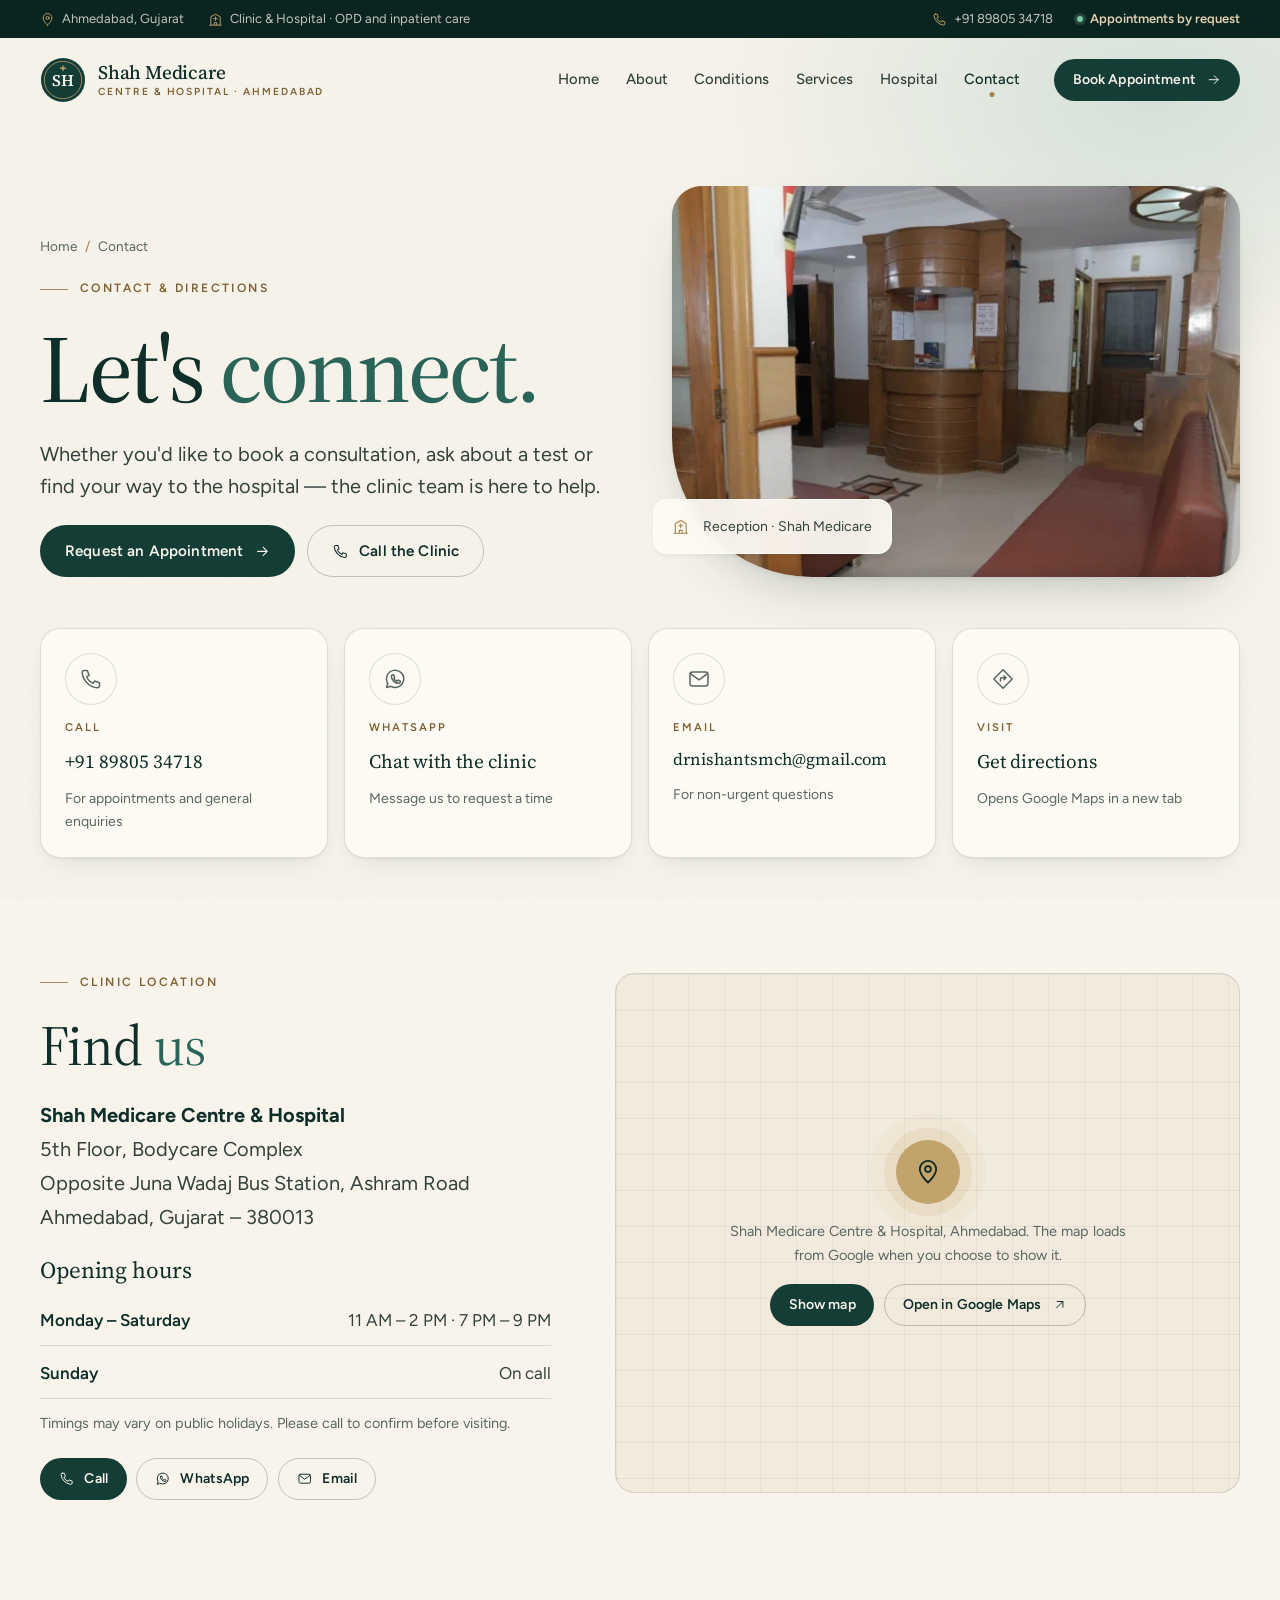
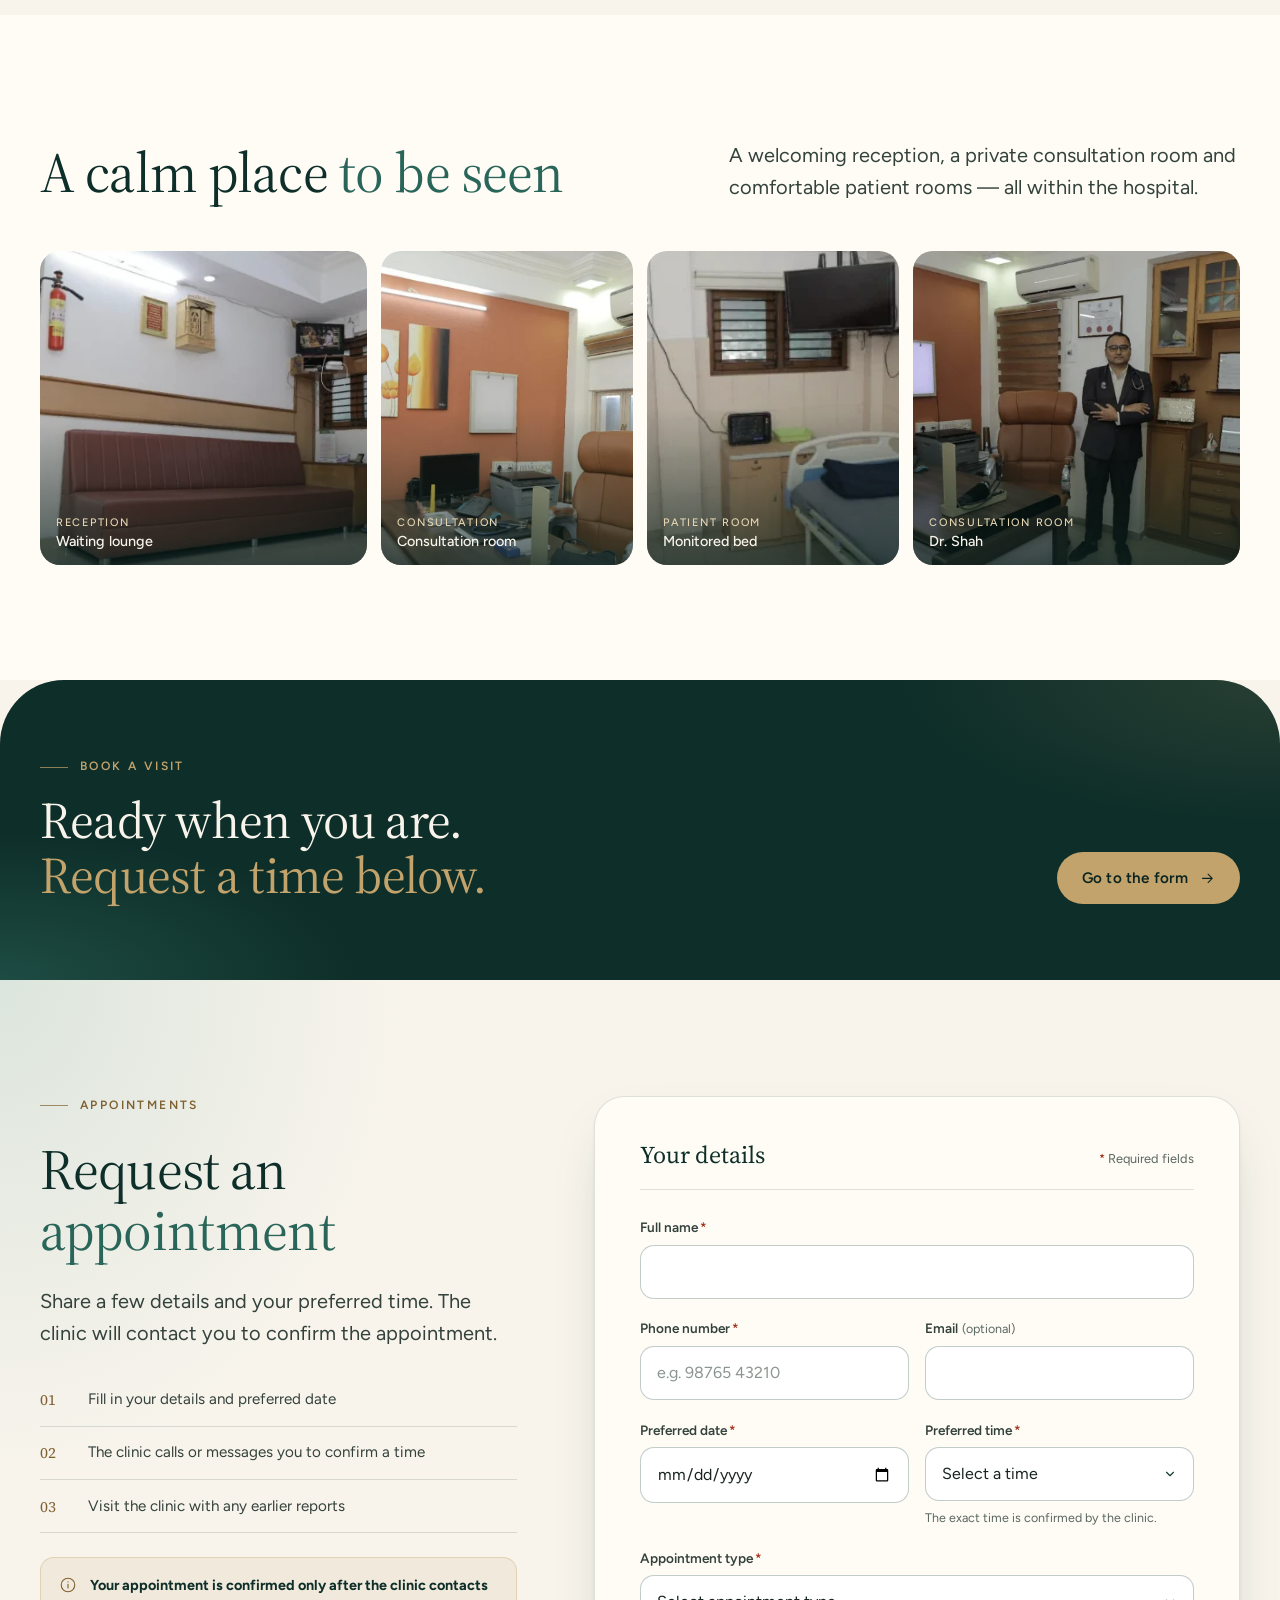
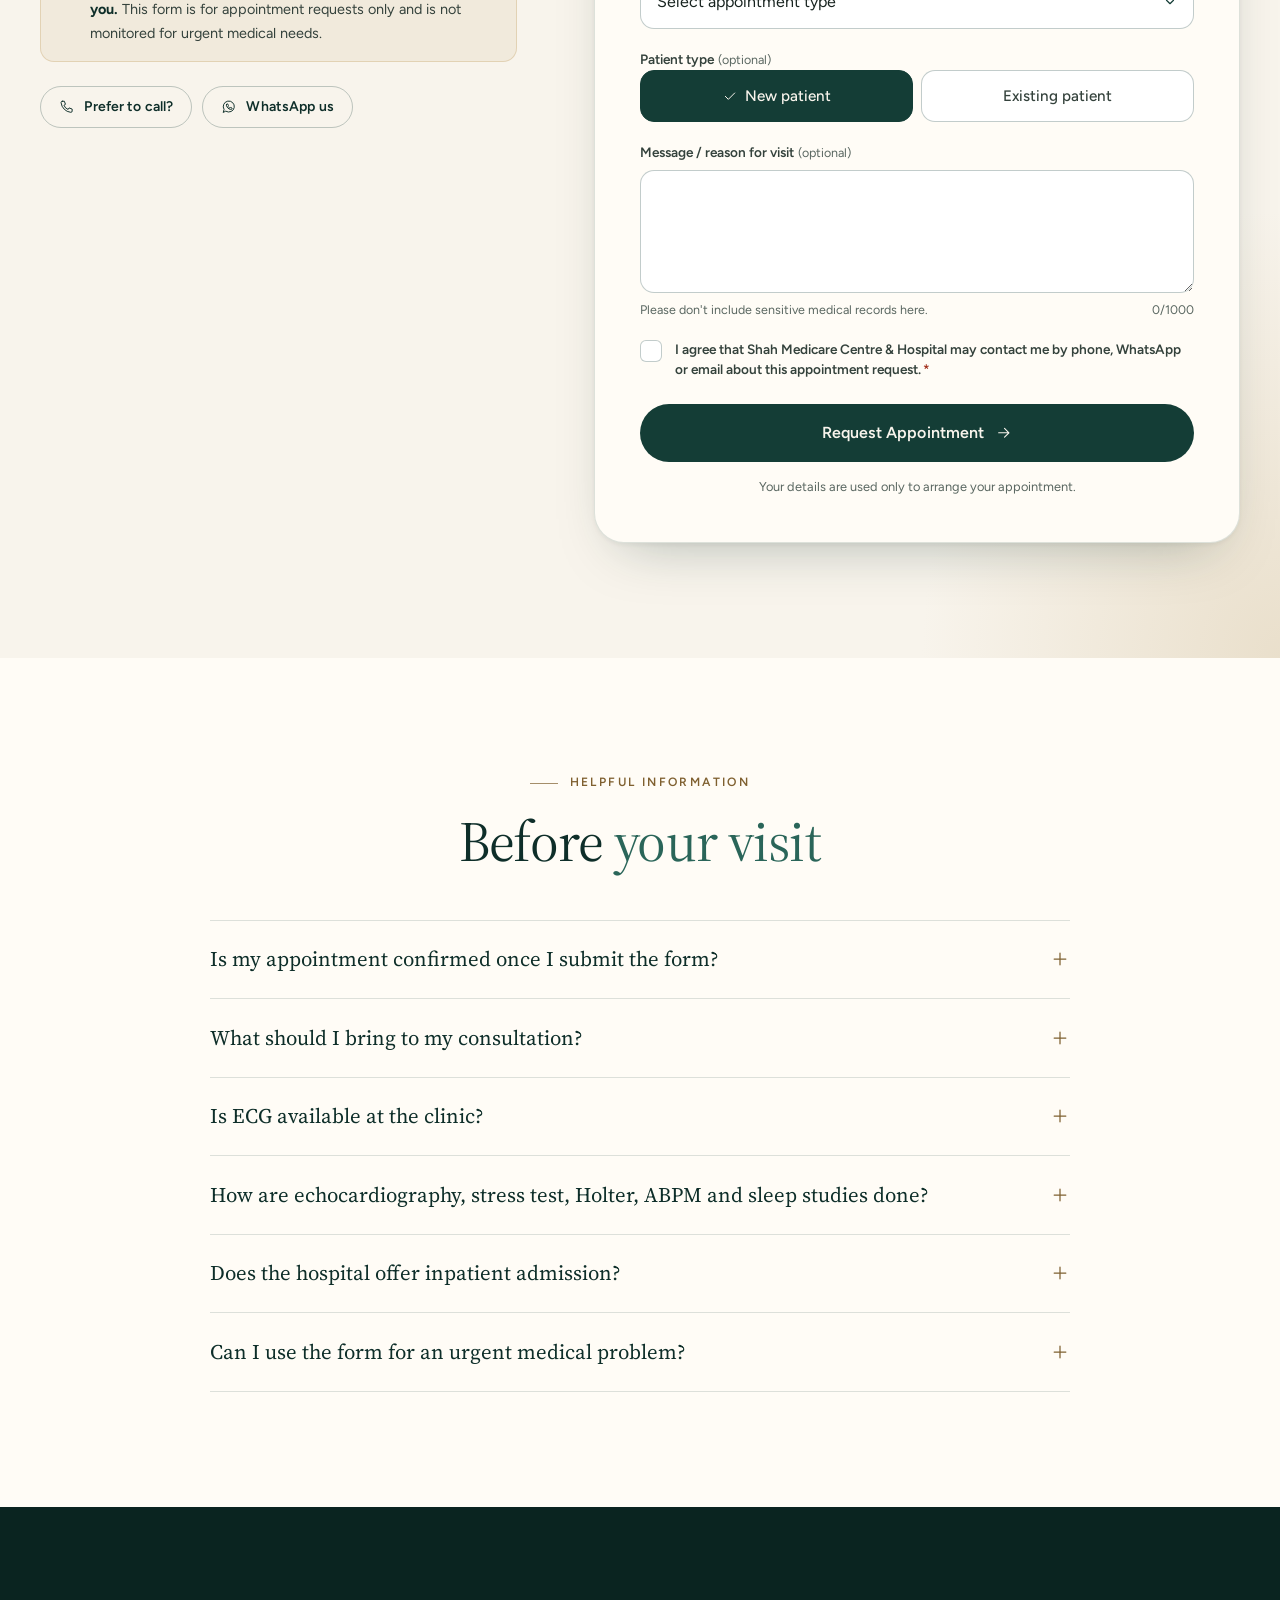
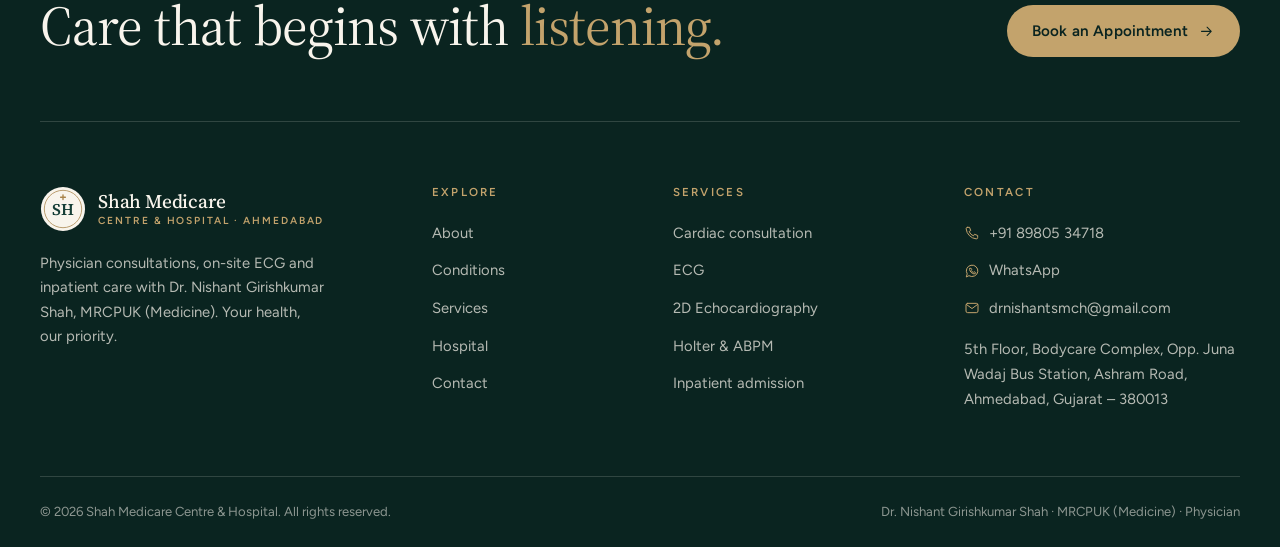
==== contact.html @ 594b04b2 "Shah medicare website" ====
<!doctype html>
<html lang="en-IN" class="no-js">

<head>
  <meta charset="utf-8">
  <meta name="viewport" content="width=device-width, initial-scale=1, viewport-fit=cover">
  <title>Contact &amp; Appointments | Shah Medicare Centre &amp; Hospital, Ahmedabad</title>
  <meta name="description"
    content="Contact Shah Medicare Centre &amp; Hospital, Ahmedabad — phone, WhatsApp, email, clinic timings, directions and online appointment requests for Dr. Nishant Girishkumar Shah.">
  <meta name="theme-color" content="#0e2e29">
  <!-- REPLACE: set your live domain -->
  <link rel="canonical" href="https://www.example.com/contact.html">

  <meta property="og:type" content="website">
  <meta property="og:site_name" content="Shah Medicare Centre &amp; Hospital">
  <meta property="og:title" content="Contact &amp; Appointments | Shah Medicare Centre &amp; Hospital, Ahmedabad">
  <meta property="og:description"
    content="Compassionate, personal physician care in Ahmedabad. Consultations, on-site ECG, cardiac investigations and inpatient admission.">
  <meta property="og:url" content="https://www.example.com/contact.html">
  <meta property="og:image" content="https://www.example.com/assets/images/og-image.jpg">
  <meta property="og:image:width" content="1200">
  <meta property="og:image:height" content="630">
  <meta property="og:locale" content="en_IN">
  <meta name="twitter:card" content="summary_large_image">
  <meta name="twitter:title" content="Contact &amp; Appointments | Shah Medicare Centre &amp; Hospital, Ahmedabad">
  <meta name="twitter:description" content="Compassionate, personal physician care in Ahmedabad.">
  <meta name="twitter:image" content="https://www.example.com/assets/images/og-image.jpg">

  <link rel="icon" href="assets/icons/favicon.svg" type="image/svg+xml">
  <link rel="preconnect" href="https://fonts.googleapis.com">
  <link rel="preconnect" href="https://fonts.gstatic.com" crossorigin>
  <link rel="stylesheet"
    href="https://fonts.googleapis.com/css2?family=Figtree:wght@400;500;600&family=Source+Serif+4:opsz,wght@8..60,400..600&display=swap">
  <link rel="stylesheet" href="css/style.css">
  <script>document.documentElement.classList.replace('no-js', 'js');</script>

  <script type="application/ld+json">
  {
    "@context": "https://schema.org",
    "@graph": [
      {
        "@type": "ContactPage",
        "@id": "https://www.example.com/contact.html#page",
        "url": "https://www.example.com/contact.html",
        "name": "Contact Shah Medicare Centre & Hospital",
        "about": {"@id": "https://www.example.com/#clinic"},
        "breadcrumb": {"@id": "https://www.example.com/contact.html#breadcrumb"}
      },
      {
        "@type": "BreadcrumbList",
        "@id": "https://www.example.com/contact.html#breadcrumb",
        "itemListElement": [
          {"@type": "ListItem", "position": 1, "name": "Home", "item": "https://www.example.com/"},
          {"@type": "ListItem", "position": 2, "name": "Contact", "item": "https://www.example.com/contact.html"}
        ]
      },
      {
        "@type": ["MedicalClinic", "LocalBusiness"],
        "@id": "https://www.example.com/#clinic",
        "name": "Shah Medicare Centre & Hospital",
        "url": "https://www.example.com/",
        "image": "https://www.example.com/assets/images/reception-1.jpg",
        "address": {
          "@type": "PostalAddress",
          "streetAddress": "5th Floor, Bodycare Complex, Opposite Juna Wadaj Bus Station, Ashram Road",
          "addressLocality": "Ahmedabad",
          "addressRegion": "Gujarat",
          "postalCode": "380013",
          "addressCountry": "IN"
        },
        "telephone": "+91-89805-34718",
        "email": "drnishantsmch@gmail.com",
        "openingHoursSpecification": [
          {"@type": "OpeningHoursSpecification", "dayOfWeek": ["Monday","Tuesday","Wednesday","Thursday","Friday","Saturday"], "opens": "11:00", "closes": "14:00"},
          {"@type": "OpeningHoursSpecification", "dayOfWeek": ["Monday","Tuesday","Wednesday","Thursday","Friday","Saturday"], "opens": "19:00", "closes": "21:00"}
        ]
      }
    ]
  }
  </script>
</head>

<body>
  <!-- ========== ICON SPRITE ========== -->
  <svg width="0" height="0" style="position:absolute" aria-hidden="true" focusable="false">
    <symbol id="i-arrow" viewBox="0 0 24 24">
      <path d="M5 12h14M13 6l6 6-6 6" />
    </symbol>
    <symbol id="i-arrow-ur" viewBox="0 0 24 24">
      <path d="M7 17 17 7M8 7h9v9" />
    </symbol>
    <symbol id="i-phone" viewBox="0 0 24 24">
      <path
        d="M5.2 3.5h3.1l1.8 4.8-2.4 1.5a11.5 11.5 0 0 0 6.5 6.5l1.5-2.4 4.8 1.8v3.1a2 2 0 0 1-2.1 2A17 17 0 0 1 3.2 5.6a2 2 0 0 1 2-2.1z" />
    </symbol>
    <symbol id="i-whatsapp" viewBox="0 0 24 24">
      <path d="M3.6 20.4l1.2-4.1a8.6 8.6 0 1 1 3.1 3z" />
      <path
        d="M9.1 8.3c.2-.4.4-.5.8-.5h.5c.2 0 .4.1.5.4l.7 1.7c.1.2 0 .4-.1.6l-.5.6c-.1.1-.2.3 0 .5a6.3 6.3 0 0 0 2.7 2.5c.2.1.4.1.5-.1l.6-.7c.2-.2.4-.2.6-.1l1.6.8c.2.1.3.3.3.5v.4c0 .5-.2.9-.7 1.1-1 .5-2.3.4-4-.5a9.3 9.3 0 0 1-3.6-3.7c-.8-1.5-.7-2.7-.4-3.5z" />
    </symbol>
    <symbol id="i-mail" viewBox="0 0 24 24">
      <rect x="3" y="5" width="18" height="14" rx="2.5" />
      <path d="m3.8 6.8 8.2 6 8.2-6" />
    </symbol>
    <symbol id="i-pin" viewBox="0 0 24 24">
      <path d="M12 21s-7-6.1-7-11.5a7 7 0 0 1 14 0C19 14.9 12 21 12 21z" />
      <circle cx="12" cy="9.5" r="2.5" />
    </symbol>
    <symbol id="i-clock" viewBox="0 0 24 24">
      <circle cx="12" cy="12" r="9" />
      <path d="M12 7v5l3.2 2" />
    </symbol>
    <symbol id="i-calendar" viewBox="0 0 24 24">
      <rect x="3.5" y="5" width="17" height="15.5" rx="2.5" />
      <path d="M3.5 10h17M8 3v4M16 3v4" />
    </symbol>
    <symbol id="i-check" viewBox="0 0 24 24">
      <path d="m5 12.5 4.5 4.5L19 7.5" />
    </symbol>
    <symbol id="i-close" viewBox="0 0 24 24">
      <path d="M6 6l12 12M18 6 6 18" />
    </symbol>
    <symbol id="i-chev-l" viewBox="0 0 24 24">
      <path d="m15 5-7 7 7 7" />
    </symbol>
    <symbol id="i-chev-r" viewBox="0 0 24 24">
      <path d="m9 5 7 7-7 7" />
    </symbol>
    <symbol id="i-plus" viewBox="0 0 24 24">
      <path d="M12 5v14M5 12h14" />
    </symbol>
    <symbol id="i-info" viewBox="0 0 24 24">
      <circle cx="12" cy="12" r="9" />
      <path d="M12 11v5M12 7.8v.1" />
    </symbol>
    <symbol id="i-heart" viewBox="0 0 24 24">
      <path
        d="M12 20s-7.6-4.6-9-9.6C2 6.9 4.3 4.5 7.2 4.5c2 0 3.4 1.1 4.8 2.9 1.4-1.8 2.8-2.9 4.8-2.9 2.9 0 5.2 2.4 4.2 5.9C19.6 15.4 12 20 12 20z" />
    </symbol>
    <symbol id="i-pulse" viewBox="0 0 24 24">
      <path d="M2.5 12h4l2-5 3.5 10 2.5-7 1.5 2h5.5" />
    </symbol>
    <symbol id="i-gauge" viewBox="0 0 24 24">
      <path d="M3.8 17a8.2 8.2 0 1 1 16.4 0" />
      <path d="M12 17l3.6-5.2" />
      <circle cx="12" cy="17" r="1.4" />
      <path d="M6.4 11.2l1 .7M12 6.8v1.3M17.6 11.2l-1 .7" />
    </symbol>
    <symbol id="i-rhythm" viewBox="0 0 24 24">
      <path
        d="M12 20s-7.6-4.6-9-9.6C2 6.9 4.3 4.5 7.2 4.5c2 0 3.4 1.1 4.8 2.9 1.4-1.8 2.8-2.9 4.8-2.9 2.9 0 5.2 2.4 4.2 5.9C19.6 15.4 12 20 12 20z" />
      <path d="M6 11.5h2.6l1.2-2.2 1.9 4.3 1.4-2.6H18" />
    </symbol>
    <symbol id="i-heart-care" viewBox="0 0 24 24">
      <path
        d="M12 20s-7.6-4.6-9-9.6C2 6.9 4.3 4.5 7.2 4.5c2 0 3.4 1.1 4.8 2.9 1.4-1.8 2.8-2.9 4.8-2.9 2.9 0 5.2 2.4 4.2 5.9C19.6 15.4 12 20 12 20z" />
      <path d="M12 9.5v5M9.5 12h5" />
    </symbol>
    <symbol id="i-artery" viewBox="0 0 24 24">
      <path d="M6 3c0 5 3 7 6 9s6 4 6 9" />
      <path d="M10 3c0 3 1.6 4.6 3.6 5.9" />
      <path d="M14 21c0-2-.8-3.4-2-4.5" />
    </symbol>
    <symbol id="i-valve" viewBox="0 0 24 24">
      <circle cx="12" cy="12" r="8.5" />
      <path d="M12 12V3.5M12 12l7.4 4.2M12 12l-7.4 4.2" />
    </symbol>
    <symbol id="i-shield" viewBox="0 0 24 24">
      <path d="M12 21s7-3 7-9V5.6L12 3 5 5.6V12c0 6 7 9 7 9z" />
      <path d="M12 15.6s-3.2-1.9-3.2-4.1a1.7 1.7 0 0 1 3.2-.8 1.7 1.7 0 0 1 3.2.8c0 2.2-3.2 4.1-3.2 4.1z" />
    </symbol>
    <symbol id="i-drop" viewBox="0 0 24 24">
      <path d="M12 3.5s6 6.4 6 10.5a6 6 0 0 1-12 0c0-4.1 6-10.5 6-10.5z" />
      <path d="M9.5 14.5a2.5 2.5 0 0 0 2.5 2.5" />
    </symbol>
    <symbol id="i-thyroid" viewBox="0 0 24 24">
      <path d="M12 6.5v11" />
      <path d="M12 9c-1-2-3-3-5-2.5S4 10 5 13.5 9 18 12 15" />
      <path d="M12 9c1-2 3-3 5-2.5s3 3.5 2 7-4 4.5-7 1.5" />
    </symbol>
    <symbol id="i-lungs" viewBox="0 0 24 24">
      <path d="M12 4v7.5" />
      <path d="M12 11c-.9.9-1.9 1.2-3 1.2M12 11c.9.9 1.9 1.2 3 1.2" />
      <path d="M9 7.5C6.4 7.5 4 11 4 16c0 2.4 1.4 3.5 3 3.5 2 0 2.5-1.5 2.5-3.5V8" />
      <path d="M15 7.5c2.6 0 5 3.5 5 8.5 0 2.4-1.4 3.5-3 3.5-2 0-2.5-1.5-2.5-3.5V8" />
    </symbol>
    <symbol id="i-thermo" viewBox="0 0 24 24">
      <path d="M14 14.5V5a2 2 0 0 0-4 0v9.5a4 4 0 1 0 4 0z" />
      <path d="M12 9v7" />
    </symbol>
    <symbol id="i-clipboard" viewBox="0 0 24 24">
      <rect x="5" y="4.5" width="14" height="16.5" rx="2" />
      <path d="M9 4.5V3.5h6v1" />
      <path d="M8.5 11h7M8.5 14.5h7M8.5 18h4" />
    </symbol>
    <symbol id="i-echo" viewBox="0 0 24 24">
      <rect x="3" y="4" width="18" height="12.5" rx="2" />
      <path d="M8 20h8M12 16.5V20" />
      <path d="M6 10.5h2.5l1.5-3 2 6 1.5-3H18" />
    </symbol>
    <symbol id="i-stress" viewBox="0 0 24 24">
      <circle cx="14.5" cy="4.5" r="1.8" />
      <path d="M7.5 21l3-6.2 3 2.2v4" />
      <path d="M6 11.5l3-4 4 1.2 2.3 3.3 3.2.6" />
      <path d="M10.5 14.8l2.1-6" />
    </symbol>
    <symbol id="i-holter" viewBox="0 0 24 24">
      <rect x="6" y="7" width="12" height="13.5" rx="2.5" />
      <path d="M9 3.5l1.4 3.5M15 3.5 13.6 7" />
      <path d="M8.5 14h2l1-2 1.5 4 1-2h1.5" />
    </symbol>
    <symbol id="i-cuff" viewBox="0 0 24 24">
      <rect x="3" y="7.5" width="11" height="9" rx="2" />
      <path d="M14 12h3a3.5 3.5 0 0 1 3.5 3.5V19" />
      <path d="M6.5 10.5v3M10 10.5v3" />
      <circle cx="20.5" cy="19.5" r="1" />
    </symbol>
    <symbol id="i-moon" viewBox="0 0 24 24">
      <path d="M20 14.5A8 8 0 0 1 9.5 4a8 8 0 1 0 10.5 10.5z" />
      <path d="M15.5 4.5v3M14 6h3" />
    </symbol>
    <symbol id="i-steth" viewBox="0 0 24 24">
      <path d="M6 3.5v5a4.5 4.5 0 0 0 9 0v-5" />
      <path d="M10.5 13v2.5a4.5 4.5 0 0 0 9 0V13.2" />
      <circle cx="19.5" cy="11" r="2" />
      <path d="M4.8 3.5h2.4M13.8 3.5h2.4" />
    </symbol>
    <symbol id="i-user" viewBox="0 0 24 24">
      <circle cx="10" cy="8" r="3.8" />
      <path d="M3 20c.8-3.6 3.6-5.5 7-5.5 1.5 0 2.8.3 3.9 1" />
      <path d="m15.5 18 2 2 4-4" />
    </symbol>
    <symbol id="i-award" viewBox="0 0 24 24">
      <circle cx="12" cy="9" r="5.5" />
      <path d="M8.6 13.4 7 21l5-2.6 5 2.6-1.6-7.6" />
      <path d="m10 9 1.4 1.4L14.2 7.6" />
    </symbol>
    <symbol id="i-hospital" viewBox="0 0 24 24">
      <path d="M4.5 21V7.5L12 3.5l7.5 4V21" />
      <path d="M12 8v5.5M9.2 10.7h5.6" />
      <path d="M3 21h18M10 21v-4h4v4" />
    </symbol>
    <symbol id="i-bed" viewBox="0 0 24 24">
      <path d="M3 5.5V20M3 16h18v4M21 16v-3a3 3 0 0 0-3-3h-7v6" />
      <circle cx="7" cy="12" r="2" />
    </symbol>
    <symbol id="i-chat" viewBox="0 0 24 24">
      <path d="M20 11.5a8 8 0 0 1-11.6 7.2L4 20l1.3-4.2A8 8 0 1 1 20 11.5z" />
      <path d="M8.5 10.5h7M8.5 13.5h4.5" />
    </symbol>
    <symbol id="i-expand" viewBox="0 0 24 24">
      <path d="M14 4h6v6M10 20H4v-6M20 4l-6.5 6.5M4 20l6.5-6.5" />
    </symbol>
    <symbol id="i-copy" viewBox="0 0 24 24">
      <rect x="8" y="8" width="12" height="12" rx="2" />
      <path d="M16 8V6a2 2 0 0 0-2-2H6a2 2 0 0 0-2 2v8a2 2 0 0 0 2 2h2" />
    </symbol>
    <symbol id="i-quote" viewBox="0 0 24 24">
      <path
        d="M10 7.5C6.5 8.3 4.5 10.8 4.5 14.5v3h5v-5H7c0-2 1-3.3 3-3.8zM19.5 7.5c-3.5.8-5.5 3.3-5.5 7v3h5v-5h-2.5c0-2 1-3.3 3-3.8z" />
    </symbol>
    <symbol id="i-directions" viewBox="0 0 24 24">
      <path d="M12 2.8 21.2 12 12 21.2 2.8 12z" />
      <path d="M9.5 14v-2.2a1 1 0 0 1 1-1h4.2M13 8.8l2 2-2 2" />
    </symbol>
    <symbol id="i-sofa" viewBox="0 0 24 24">
      <path d="M5 11V8a2 2 0 0 1 2-2h10a2 2 0 0 1 2 2v3" />
      <path d="M3 13a2 2 0 0 1 4 0v2h10v-2a2 2 0 0 1 4 0v4.5H3z" />
      <path d="M5 17.5V19M19 17.5V19" />
    </symbol>
  </svg>

  <a class="skip-link" href="#main">Skip to main content</a>
  <div class="scroll-progress" aria-hidden="true"></div>

  <!-- ========== UTILITY BAR ========== -->
  <div class="utility">
    <div class="container">
      <div class="utility__group">
        <span class="utility__item"><svg class="icon" aria-hidden="true">
            <use href="#i-pin" />
          </svg>Ahmedabad, Gujarat</span>
        <span class="utility__item utility__hide-md"><svg class="icon" aria-hidden="true">
            <use href="#i-hospital" />
          </svg>Clinic &amp; Hospital · OPD and inpatient care</span>
      </div>
      <div class="utility__group">
        <a class="utility__item" href="tel:+918980534718"><svg class="icon" aria-hidden="true">
            <use href="#i-phone" />
          </svg>+91 89805 34718</a>
        <a class="utility__item utility__cta utility__hide-sm" href="#appointment"><span class="utility__dot"
            aria-hidden="true"></span>Appointments by request</a>
      </div>
    </div>
  </div>

  <!-- ========== HEADER ========== -->
  <header class="site-header" data-header>
    <div class="container">
      <a class="brand" href="index.html" aria-label="Shah Medicare Centre &amp; Hospital — Home">
        <svg class="brand__mark" viewBox="0 0 48 48" aria-hidden="true">
          <circle cx="24" cy="24" r="23" fill="#143d36" />
          <circle cx="24" cy="24" r="19.5" fill="none" stroke="#c3a36c" stroke-width=".8" />
          <text x="24" y="30.5" text-anchor="middle" font-family="'Source Serif 4', Georgia, serif" font-size="17"
            font-weight="600" fill="#f8f4ec">SH</text>
          <path d="M24 9.2v5M21.5 11.7h5" stroke="#c3a36c" stroke-width="1.4" stroke-linecap="round" />
        </svg>
        <span class="brand__text">
          <span class="brand__name">Shah Medicare</span>
          <span class="brand__sub">Centre &amp; Hospital · Ahmedabad</span>
        </span>
      </a>

      <nav class="nav" aria-label="Primary">
        <ul class="nav__list">
          <li><a class="nav__link" href="index.html">Home</a></li>
          <li><a class="nav__link" href="index.html#about">About</a></li>
          <li><a class="nav__link" href="index.html#conditions">Conditions</a></li>
          <li><a class="nav__link" href="index.html#services">Services</a></li>
          <li><a class="nav__link" href="index.html#hospital">Hospital</a></li>
          <li><a class="nav__link" href="contact.html" aria-current="page">Contact</a></li>
        </ul>
        <a class="btn btn--primary btn--sm" href="#appointment" data-magnetic>Book Appointment <svg
            class="icon icon--arrow" aria-hidden="true">
            <use href="#i-arrow" />
          </svg></a>
        <button class="nav-toggle" type="button" aria-expanded="false" aria-controls="mobile-menu" data-nav-toggle>
          <span class="visually-hidden" data-nav-toggle-label>Open menu</span>
          <span class="nav-toggle__bars" aria-hidden="true"><span></span><span></span><span></span></span>
        </button>
      </nav>
    </div>
  </header>

  <div class="mobile-menu" id="mobile-menu" data-mobile-menu role="dialog" aria-modal="true" aria-label="Site menu"
    hidden>
    <ul class="mobile-menu__list">
      <li><a href="index.html"><small>01</small>Home</a></li>
      <li><a href="index.html#about"><small>02</small>About</a></li>
      <li><a href="index.html#conditions"><small>03</small>Conditions</a></li>
      <li><a href="index.html#services"><small>04</small>Services</a></li>
      <li><a href="index.html#hospital"><small>05</small>Hospital</a></li>
      <li><a href="contact.html" aria-current="page"><small>06</small>Contact</a></li>
    </ul>
    <div class="mobile-menu__foot">
      <a class="btn btn--gold btn--block" href="#appointment">Book an Appointment <svg class="icon icon--arrow"
          aria-hidden="true">
          <use href="#i-arrow" />
        </svg></a>
      <div class="mobile-menu__contact on-dark">
        <a href="tel:+918980534718"><svg class="icon" aria-hidden="true">
            <use href="#i-phone" />
          </svg>+91 89805 34718</a>
        <a href="https://wa.me/918980534718" target="_blank" rel="noopener"><svg class="icon" aria-hidden="true">
            <use href="#i-whatsapp" />
          </svg>Chat on WhatsApp</a>
      </div>
    </div>
  </div>

  <main id="main">
    <!-- ========== PAGE HERO ========== -->
    <section class="page-hero" aria-labelledby="contact-title">
      <div class="container page-hero__grid">
        <div class="page-hero__copy">
          <nav class="breadcrumb" aria-label="Breadcrumb" data-hero style="--d:60ms">
            <ol>
              <li><a href="index.html">Home</a></li>
              <li><span aria-current="page">Contact</span></li>
            </ol>
          </nav>
          <p class="eyebrow" data-hero style="--d:120ms">Contact &amp; directions</p>
          <h1 id="contact-title" data-hero style="--d:220ms">Let's <em>connect.</em></h1>
          <p class="lead" data-hero style="--d:360ms">Whether you'd like to book a consultation, ask about a test or
            find your way to the hospital — the clinic team is here to help.</p>
          <div class="hero__actions" data-hero style="--d:480ms">
            <a class="btn btn--primary" href="#appointment" data-magnetic>Request an Appointment <svg
                class="icon icon--arrow" aria-hidden="true">
                <use href="#i-arrow" />
              </svg></a>
            <a class="btn btn--ghost" href="tel:+918980534718"><svg class="icon" aria-hidden="true">
                <use href="#i-phone" />
              </svg>Call the Clinic</a>
          </div>
        </div>
        <div class="page-hero__media" data-hero="image" style="--d:200ms">
          <div class="img-frame page-hero__img">
            <picture>
              <source type="image/webp" srcset="assets/images/reception-1.webp">
              <img src="assets/images/reception-1.jpg" width="728" height="442"
                alt="Reception desk and waiting area at Shah Medicare Centre &amp; Hospital" fetchpriority="high"
                decoding="async">
            </picture>
          </div>
          <span class="chip page-hero__chip hero-card" style="position:absolute"><svg class="icon" aria-hidden="true"
              style="color:var(--c-gold-500)">
              <use href="#i-hospital" />
            </svg>Reception · Shah Medicare</span>
        </div>
      </div>
    </section>

    <!-- ========== QUICK CONTACT ========== -->
    <section class="quick-contact" aria-labelledby="qc-title">
      <div class="container">
        <h2 id="qc-title" class="visually-hidden">Ways to reach the clinic</h2>
        <ul class="qc-grid" role="list">
          <li data-reveal><a class="qc-card" href="tel:+918980534718">
              <span class="icon-disc" aria-hidden="true"><svg class="icon">
                  <use href="#i-phone" />
                </svg></span>
              <small>Call</small><strong>+91 89805 34718</strong><span>For appointments and general enquiries</span>
            </a></li>
          <li data-reveal style="--d:80ms"><a class="qc-card" href="https://wa.me/918980534718" target="_blank"
              rel="noopener">
              <span class="icon-disc" aria-hidden="true"><svg class="icon">
                  <use href="#i-whatsapp" />
                </svg></span>
              <small>WhatsApp</small><strong>Chat with the clinic</strong><span>Message us to request a time</span>
            </a></li>
          <li data-reveal style="--d:160ms"><a class="qc-card" href="mailto:drnishantsmch@gmail.com">
              <span class="icon-disc" aria-hidden="true"><svg class="icon">
                  <use href="#i-mail" />
                </svg></span>
              <small>Email</small><strong class="qc-email">drnishantsmch@gmail.com</strong><span>For non-urgent
                questions</span>
            </a></li>
          <li data-reveal style="--d:240ms"><a class="qc-card"
              href="https://www.google.com/maps/search/?api=1&amp;query=Shah+Medicare+Centre+%26+Hospital,+Bodycare+Complex,+Ashram+Road,+Ahmedabad"
              target="_blank" rel="noopener">
              <span class="icon-disc" aria-hidden="true"><svg class="icon">
                  <use href="#i-directions" />
                </svg></span>
              <small>Visit</small><strong>Get directions</strong><span>Opens Google Maps in a new tab</span>
            </a></li>
        </ul>
      </div>
    </section>

    <!-- ========== LOCATION + HOURS + MAP ========== -->
    <section class="section bg-ivory" id="location" aria-labelledby="location-title">
      <div class="container info-split">
        <div class="info-block">
          <p class="eyebrow" data-reveal>Clinic location</p>
          <h2 id="location-title" data-reveal>Find <em>us</em></h2>
          <address data-reveal style="font-style:normal; font-size:var(--fs-lg); line-height:1.7; color:var(--c-ink-2)">
            <strong style="color:var(--c-green-900)">Shah Medicare Centre &amp; Hospital</strong><br>
            5th Floor, Bodycare Complex<br>
            Opposite Juna Wadaj Bus Station, Ashram Road<br>
            Ahmedabad, Gujarat – 380013
          </address>

          <div data-reveal>
            <h3 style="margin-bottom:.6rem">Opening hours</h3>
            <dl class="hours hours--light">
              <div>
                <dt>Monday – Saturday</dt>
                <dd>11 AM – 2 PM · 7 PM – 9 PM</dd>
              </div>
              <div>
                <dt>Sunday</dt>
                <dd>On call</dd>
              </div>
            </dl>
            <p class="muted" style="font-size:.9rem; margin-top:.8rem">Timings may vary on public holidays. Please call
              to confirm before visiting.</p>
          </div>

          <div class="appt__alt" data-reveal>
            <a class="btn btn--primary btn--sm" href="tel:+918980534718"><svg class="icon" aria-hidden="true">
                <use href="#i-phone" />
              </svg>Call</a>
            <a class="btn btn--ghost btn--sm" href="https://wa.me/918980534718" target="_blank" rel="noopener"><svg
                class="icon" aria-hidden="true">
                <use href="#i-whatsapp" />
              </svg>WhatsApp</a>
            <a class="btn btn--ghost btn--sm" href="mailto:drnishantsmch@gmail.com"><svg class="icon"
                aria-hidden="true">
                <use href="#i-mail" />
              </svg>Email</a>
          </div>
        </div>

        <div class="map map--light" style="height:clamp(340px, 42vw, 520px); margin-top:0" data-map
          data-map-src="https://www.google.com/maps?q=Shah+Medicare+Centre+%26+Hospital,+Bodycare+Complex,+Ashram+Road,+Ahmedabad&amp;output=embed"
          data-reveal="right">
          <div class="map__facade">
            <span class="map__pin" aria-hidden="true"><svg class="icon">
                <use href="#i-pin" />
              </svg></span>
            <p>Shah Medicare Centre &amp; Hospital, Ahmedabad. The map loads from Google when you choose to show it.</p>
            <div class="map__actions">
              <button class="btn btn--primary btn--sm" type="button" data-map-load>Show map</button>
              <a class="btn btn--ghost btn--sm"
                href="https://www.google.com/maps/search/?api=1&amp;query=Shah+Medicare+Centre+%26+Hospital,+Bodycare+Complex,+Ashram+Road,+Ahmedabad"
                target="_blank" rel="noopener">Open in Google Maps <svg class="icon" aria-hidden="true">
                  <use href="#i-arrow-ur" />
                </svg></a>
            </div>
          </div>
        </div>
      </div>
    </section>

    <!-- ========== CLINIC IMAGES ========== -->
    <section class="section bg-paper" aria-labelledby="inside-title" style="padding-top:clamp(64px,7vw,104px)">
      <div class="container">
        <div class="sec-head sec-head--split">
          <div class="sec-head__main">
            <p class="eyebrow" data-reveal>When you arrive</p>
            <h2 id="inside-title" data-reveal>A calm place <em>to be seen</em></h2>
          </div>
          <p class="lead" data-reveal>A welcoming reception, a private consultation room and comfortable patient rooms —
            all within the hospital.</p>
        </div>
        <ul class="strip" role="list" aria-label="Clinic photographs">
          <li data-reveal="scale"><button type="button" class="g-item" data-lightbox
              data-src="assets/images/reception-2.jpg" data-caption="Patient waiting lounge" data-cat="Reception">
              <picture>
                <source type="image/webp" srcset="assets/images/reception-2.webp"><img
                  src="assets/images/reception-2.jpg" width="728" height="390"
                  alt="Waiting lounge with upholstered bench seating" loading="lazy" decoding="async">
              </picture>
              <span class="g-item__cap"><small>Reception</small>Waiting lounge</span>
              <span class="g-item__zoom" aria-hidden="true"><svg class="icon">
                  <use href="#i-expand" />
                </svg></span><span class="visually-hidden">Open larger image</span>
            </button></li>
          <li data-reveal="scale" style="--d:80ms"><button type="button" class="g-item" data-lightbox
              data-src="assets/images/consultation.jpg" data-caption="Consultation room" data-cat="Consultation">
              <picture>
                <source type="image/webp" srcset="assets/images/consultation.webp"><img
                  src="assets/images/consultation.jpg" width="734" height="433"
                  alt="Consultation room with desk and examination equipment" loading="lazy" decoding="async">
              </picture>
              <span class="g-item__cap"><small>Consultation</small>Consultation room</span>
              <span class="g-item__zoom" aria-hidden="true"><svg class="icon">
                  <use href="#i-expand" />
                </svg></span><span class="visually-hidden">Open larger image</span>
            </button></li>
          <li data-reveal="scale" style="--d:160ms"><button type="button" class="g-item" data-lightbox
              data-src="assets/images/room-2.jpg" data-caption="Patient room with monitor" data-cat="Patient room">
              <picture>
                <source type="image/webp" srcset="assets/images/room-2.webp"><img src="assets/images/room-2.jpg"
                  width="356" height="270" alt="Patient room with hospital bed, bedside monitor and television"
                  loading="lazy" decoding="async">
              </picture>
              <span class="g-item__cap"><small>Patient room</small>Monitored bed</span>
              <span class="g-item__zoom" aria-hidden="true"><svg class="icon">
                  <use href="#i-expand" />
                </svg></span><span class="visually-hidden">Open larger image</span>
            </button></li>
          <li data-reveal="scale" style="--d:240ms"><button type="button" class="g-item" data-lightbox
              data-src="assets/images/doctor-standing.jpg" data-caption="Dr. Nishant Girishkumar Shah"
              data-cat="Consultation room">
              <picture>
                <source type="image/webp" srcset="assets/images/doctor-standing.webp"><img
                  src="assets/images/doctor-standing.jpg" width="728" height="440"
                  alt="Dr. Shah standing in his consultation room" loading="lazy" decoding="async"
                  style="object-position:50% 40%">
              </picture>
              <span class="g-item__cap"><small>Consultation room</small>Dr. Shah</span>
              <span class="g-item__zoom" aria-hidden="true"><svg class="icon">
                  <use href="#i-expand" />
                </svg></span><span class="visually-hidden">Open larger image</span>
            </button></li>
        </ul>
      </div>
    </section>

    <!-- ========== APPOINTMENT CTA BAND ========== -->
    <section class="trust on-dark sheet-top" aria-labelledby="cta-title" style="padding-block:clamp(56px,6vw,88px)">
      <div class="container footer__cta" style="border:0; padding:0; position:relative">
        <div style="display:grid; gap:1rem">
          <p class="eyebrow">Book a visit</p>
          <h2 id="cta-title" style="font-size:clamp(2rem,1.4rem + 2.4vw,3.2rem); max-width:640px">Ready when you are.
            <em>Request a time below.</em></h2>
        </div>
        <a class="btn btn--gold" href="#appointment" data-magnetic>Go to the form <svg class="icon icon--arrow"
            aria-hidden="true">
            <use href="#i-arrow" />
          </svg></a>
      </div>
    </section>

    <!-- ========== APPOINTMENT (dynamic) ========== -->
    <section class="section appointment" id="appointment" aria-labelledby="appt-title">
      <div class="container appt__grid">
        <div class="appt__intro">
          <p class="eyebrow" data-reveal>Appointments</p>
          <h2 id="appt-title" data-reveal>Request an <em>appointment</em></h2>
          <p class="lead" data-reveal>Share a few details and your preferred time. The clinic will contact you to
            confirm the appointment.</p>
          <ol class="mini-steps" role="list" data-reveal>
            <li>Fill in your details and preferred date</li>
            <li>The clinic calls or messages you to confirm a time</li>
            <li>Visit the clinic with any earlier reports</li>
          </ol>
          <div class="notice" data-reveal>
            <svg class="icon" aria-hidden="true">
              <use href="#i-info" />
            </svg>
            <p><strong>Your appointment is confirmed only after the clinic contacts you.</strong> This form is for
              appointment requests only and is not monitored for urgent medical needs.</p>
          </div>
          <div class="appt__alt" data-reveal>
            <a class="btn btn--ghost btn--sm" href="tel:+918980534718"><svg class="icon" aria-hidden="true">
                <use href="#i-phone" />
              </svg>Prefer to call?</a>
            <a class="btn btn--ghost btn--sm" href="https://wa.me/918980534718" target="_blank" rel="noopener"><svg
                class="icon" aria-hidden="true">
                <use href="#i-whatsapp" />
              </svg>WhatsApp us</a>
          </div>
        </div>

        <div class="form-card" data-reveal="right">
          <div data-form-view>
            <div class="form-card__head">
              <h3>Your details</h3>
              <p><span aria-hidden="true" style="color:var(--c-error)">*</span> Required fields</p>
            </div>
            <form class="appt-form" id="appointment-form" novalidate data-appointment-form
              data-endpoint="api/appointment.php">
              <div class="form-grid">
                <div class="field field--full">
                  <label for="f-name">Full name<span class="req" aria-hidden="true">*</span></label>
                  <input class="input" id="f-name" name="full_name" type="text" autocomplete="name" required
                    maxlength="100" aria-describedby="f-name-err">
                  <p class="field__error" id="f-name-err" aria-live="polite"></p>
                </div>
                <div class="field">
                  <label for="f-phone">Phone number<span class="req" aria-hidden="true">*</span></label>
                  <input class="input" id="f-phone" name="phone" type="tel" inputmode="tel" autocomplete="tel" required
                    maxlength="20" placeholder="e.g. 98765 43210" aria-describedby="f-phone-err">
                  <p class="field__error" id="f-phone-err" aria-live="polite"></p>
                </div>
                <div class="field">
                  <label for="f-email">Email<span class="opt">(optional)</span></label>
                  <input class="input" id="f-email" name="email" type="email" autocomplete="email" maxlength="150"
                    aria-describedby="f-email-err">
                  <p class="field__error" id="f-email-err" aria-live="polite"></p>
                </div>
                <div class="field">
                  <label for="f-date">Preferred date<span class="req" aria-hidden="true">*</span></label>
                  <input class="input" id="f-date" name="appointment_date" type="date" required
                    aria-describedby="f-date-err">
                  <p class="field__error" id="f-date-err" aria-live="polite"></p>
                </div>
                <div class="field">
                  <label for="f-time">Preferred time<span class="req" aria-hidden="true">*</span></label>
                  <select class="input" id="f-time" name="appointment_time" required
                    aria-describedby="f-time-hint f-time-err">
                    <option value="">Select a time</option>
                    <option value="Morning">Morning</option>
                    <option value="Afternoon">Afternoon</option>
                    <option value="Evening">Evening</option>
                  </select>
                  <p class="field__hint" id="f-time-hint">The exact time is confirmed by the clinic.</p>
                  <p class="field__error" id="f-time-err" aria-live="polite"></p>
                </div>
                <div class="field field--full">
                  <label for="f-type">Appointment type<span class="req" aria-hidden="true">*</span></label>
                  <select class="input" id="f-type" name="appointment_type" required aria-describedby="f-type-err">
                    <option value="">Select appointment type</option>
                    <option>General Consultation</option>
                    <option>Cardiology Consultation</option>
                    <option>Follow-up Consultation</option>
                    <option>ECG</option>
                    <option>Echocardiography</option>
                    <option>Other</option>
                  </select>
                  <p class="field__error" id="f-type-err" aria-live="polite"></p>
                </div>
                <fieldset class="field field--full">
                  <legend>Patient type<span class="opt">(optional)</span></legend>
                  <div class="segmented">
                    <label><input type="radio" name="patient_type" value="New Patient" checked><span><svg class="icon"
                          aria-hidden="true">
                          <use href="#i-check" />
                        </svg>New patient</span></label>
                    <label><input type="radio" name="patient_type" value="Existing Patient"><span><svg class="icon"
                          aria-hidden="true">
                          <use href="#i-check" />
                        </svg>Existing patient</span></label>
                  </div>
                </fieldset>
                <div class="field field--full">
                  <label for="f-msg">Message / reason for visit<span class="opt">(optional)</span></label>
                  <textarea class="input" id="f-msg" name="message" rows="4" maxlength="1000"
                    aria-describedby="f-msg-hint f-msg-err"></textarea>
                  <p class="field__hint" id="f-msg-hint"><span>Please don't include sensitive medical records
                      here.</span><span data-counter="f-msg">0/1000</span></p>
                  <p class="field__error" id="f-msg-err" aria-live="polite"></p>
                </div>
                <div class="field field--full consent-wrap">
                  <label class="consent">
                    <input type="checkbox" name="consent" value="1" required aria-describedby="f-consent-err">
                    <span class="consent__box" aria-hidden="true"><svg class="icon">
                        <use href="#i-check" />
                      </svg></span>
                    <span>I agree that Shah Medicare Centre &amp; Hospital may contact me by phone, WhatsApp or email
                      about this appointment request.<span class="req" aria-hidden="true">*</span></span>
                  </label>
                  <p class="field__error" id="f-consent-err" aria-live="polite"></p>
                </div>
                <!-- Anti-spam honeypot: humans never see or fill this -->
                <div class="hp-field" aria-hidden="true">
                  <label for="f-website">Website</label>
                  <input id="f-website" name="website" type="text" tabindex="-1" autocomplete="off">
                </div>
              </div>
              <div class="form-foot">
                <p class="form-status" role="alert" data-form-status></p>
                <button class="btn btn--primary btn--block submit-btn" type="submit" data-submit>
                  <span data-submit-label>Request Appointment</span>
                  <span class="spinner" aria-hidden="true"></span>
                  <svg class="icon icon--arrow" aria-hidden="true">
                    <use href="#i-arrow" />
                  </svg>
                </button>
                <p class="form-note">Your details are used only to arrange your appointment.</p>
              </div>
            </form>
          </div>

          <div class="appt-success" data-form-success tabindex="-1" hidden>
            <svg class="success-mark" viewBox="0 0 88 88" aria-hidden="true">
              <circle cx="44" cy="44" r="40" fill="none" stroke="currentColor" stroke-width="2" />
              <path d="m28 45 11 11 22-24" fill="none" stroke="currentColor" stroke-width="2.5" stroke-linecap="round"
                stroke-linejoin="round" />
            </svg>
            <h3>Your appointment request has been received.</h3>
            <p>The clinic will contact you to confirm your appointment. Please keep your reference number handy.</p>
            <div class="ref-box">
              <div><small>Appointment reference</small><strong data-success-ref>APPT-00000000-0000</strong></div>
              <button class="copy-btn" type="button" data-copy-ref><svg class="icon" aria-hidden="true">
                  <use href="#i-copy" />
                </svg><span>Copy</span></button>
            </div>
            <button class="link-arrow" type="button" data-form-again>Make another request <svg class="icon"
                aria-hidden="true">
                <use href="#i-arrow" />
              </svg></button>
          </div>
        </div>
      </div>
    </section>

    <!-- ========== FAQ ========== -->
    <section class="section bg-paper" id="faq" aria-labelledby="faq-title">
      <div class="container">
        <div class="sec-head sec-head--center">
          <p class="eyebrow" data-reveal>Helpful information</p>
          <h2 id="faq-title" data-reveal>Before <em>your visit</em></h2>
        </div>
        <div class="faq" data-reveal>
          <details>
            <summary>Is my appointment confirmed once I submit the form?<svg class="icon" aria-hidden="true">
                <use href="#i-plus" />
              </svg></summary>
            <div class="faq__body">
              <p>Not yet. The form sends a request with your preferred date and time. The clinic then contacts you by
                phone, WhatsApp or email to confirm the exact appointment time. Please keep your reference number (for
                example, APPT-20260101-AB12) for any follow-up.</p>
            </div>
          </details>
          <details>
            <summary>What should I bring to my consultation?<svg class="icon" aria-hidden="true">
                <use href="#i-plus" />
              </svg></summary>
            <div class="faq__body">
              <p>Please bring any earlier prescriptions, a list of the medicines you currently take, and previous
                reports such as blood tests, ECGs or echocardiography results. They help Dr. Shah understand your
                history.</p>
            </div>
          </details>
          <details>
            <summary>Is ECG available at the clinic?<svg class="icon" aria-hidden="true">
                <use href="#i-plus" />
              </svg></summary>
            <div class="faq__body">
              <p>Yes. ECG is recorded on-site and reviewed as part of your consultation.</p>
            </div>
          </details>
          <details>
            <summary>How are echocardiography, stress test, Holter, ABPM and sleep studies done?<svg class="icon"
                aria-hidden="true">
                <use href="#i-plus" />
              </svg></summary>
            <div class="faq__body">
              <p>These investigations are arranged through affiliated providers. Your results are then reviewed with you
                as part of your consultation. If you are unsure which test you need, simply book a consultation — it is
                usually decided then.</p>
            </div>
          </details>
          <details>
            <summary>Does the hospital offer inpatient admission?<svg class="icon" aria-hidden="true">
                <use href="#i-plus" />
              </svg></summary>
            <div class="faq__body">
              <p>Yes. Patients who need closer monitoring or treatment beyond an outpatient visit can be admitted at
                Shah Medicare Centre &amp; Hospital. Admission is decided by the doctor after assessment.</p>
            </div>
          </details>
          <details>
            <summary>Can I use the form for an urgent medical problem?<svg class="icon" aria-hidden="true">
                <use href="#i-plus" />
              </svg></summary>
            <div class="faq__body">
              <p>No. The appointment form is for appointment requests only and is not monitored for urgent medical
                needs.</p>
              <!-- REPLACE: add the clinic's approved emergency wording here, e.g. who to call and when. -->
            </div>
          </details>
        </div>
      </div>
    </section>
  </main>

  <!-- ========== FOOTER ========== -->
  <footer class="site-footer on-dark">
    <div class="container">
      <div class="footer__cta">
        <h2>Care that begins with <em>listening.</em></h2>
        <a class="btn btn--gold" href="#appointment" data-magnetic>Book an Appointment <svg class="icon icon--arrow"
            aria-hidden="true">
            <use href="#i-arrow" />
          </svg></a>
      </div>
      <div class="footer__grid">
        <div class="footer__brand">
          <a class="brand" href="index.html" aria-label="Shah Medicare Centre &amp; Hospital — Home">
            <svg class="brand__mark" viewBox="0 0 48 48" aria-hidden="true">
              <circle cx="24" cy="24" r="23" fill="#f8f4ec" />
              <circle cx="24" cy="24" r="19.5" fill="none" stroke="#a8834b" stroke-width=".8" /><text x="24" y="30.5"
                text-anchor="middle" font-family="'Source Serif 4', Georgia, serif" font-size="17" font-weight="600"
                fill="#143d36">SH</text>
              <path d="M24 9.2v5M21.5 11.7h5" stroke="#a8834b" stroke-width="1.4" stroke-linecap="round" />
            </svg>
            <span class="brand__text"><span class="brand__name">Shah Medicare</span><span class="brand__sub">Centre
                &amp; Hospital · Ahmedabad</span></span>
          </a>
          <p>Physician consultations, on-site ECG and inpatient care with Dr. Nishant Girishkumar Shah, MRCPUK
            (Medicine). Your health, our priority.</p>
        </div>
        <div class="footer__col">
          <h3>Explore</h3>
          <ul role="list">
            <li><a href="index.html#about">About</a></li>
            <li><a href="index.html#conditions">Conditions</a></li>
            <li><a href="index.html#services">Services</a></li>
            <li><a href="index.html#hospital">Hospital</a></li>
            <li><a href="contact.html">Contact</a></li>
          </ul>
        </div>
        <div class="footer__col">
          <h3>Services</h3>
          <ul role="list">
            <li><a href="index.html#services">Cardiac consultation</a></li>
            <li><a href="index.html#services">ECG</a></li>
            <li><a href="index.html#services">2D Echocardiography</a></li>
            <li><a href="index.html#services">Holter &amp; ABPM</a></li>
            <li><a href="index.html#hospital">Inpatient admission</a></li>
          </ul>
        </div>
        <div class="footer__col footer__col--contact">
          <h3>Contact</h3>
          <ul role="list">
            <li><a href="tel:+918980534718"><svg class="icon" aria-hidden="true">
                  <use href="#i-phone" />
                </svg>+91 89805 34718</a></li>
            <li><a href="https://wa.me/918980534718" target="_blank" rel="noopener"><svg class="icon"
                  aria-hidden="true">
                  <use href="#i-whatsapp" />
                </svg>WhatsApp</a></li>
            <li><a href="mailto:drnishantsmch@gmail.com"><svg class="icon" aria-hidden="true">
                  <use href="#i-mail" />
                </svg>drnishantsmch@gmail.com</a></li>
          </ul>
          <address style="margin-top:.8rem">5th Floor, Bodycare Complex, Opp. Juna Wadaj Bus Station, Ashram Road,
            Ahmedabad, Gujarat – 380013</address>
        </div>
      </div>
      <div class="footer__bottom">
        <p>© <span data-year>2026</span> Shah Medicare Centre &amp; Hospital. All rights reserved.</p>
        <p>Dr. Nishant Girishkumar Shah · MRCPUK (Medicine) · Physician</p>
      </div>
    </div>
  </footer>
  <!-- 
  <a class="btn btn--primary float-cta" href="#appointment" data-float-cta><span class="pulse-dot" aria-hidden="true"></span>Book Appointment</a> -->

  <nav class="action-bar" aria-label="Quick actions" data-action-bar>
    <a href="tel:+918980534718"><svg class="icon" aria-hidden="true">
        <use href="#i-phone" />
      </svg>Call</a>
    <a href="https://wa.me/918980534718" target="_blank" rel="noopener"><svg class="icon" aria-hidden="true">
        <use href="#i-whatsapp" />
      </svg>WhatsApp</a>
    <a class="is-primary" href="#appointment"><svg class="icon" aria-hidden="true">
        <use href="#i-calendar" />
      </svg>Book</a>
  </nav>

  <!-- Lightbox -->
  <div class="lightbox" data-lightbox-root role="dialog" aria-modal="true" aria-label="Image viewer" hidden>
    <div class="lightbox__bar">
      <span class="lightbox__count" data-lb-count aria-live="polite">1 / 7</span>
      <button class="lb-btn" type="button" data-lb-close aria-label="Close image viewer"><svg class="icon"
          aria-hidden="true">
          <use href="#i-close" />
        </svg></button>
    </div>
    <div class="lightbox__stage" data-lb-stage>
      <figure class="lightbox__figure">
        <img class="lightbox__img" data-lb-img src="[data-uri]" alt="">
        <figcaption class="lightbox__cap" data-lb-cap></figcaption>
      </figure>
    </div>
    <div class="lightbox__nav">
      <button class="lb-btn" type="button" data-lb-prev aria-label="Previous image"><svg class="icon"
          aria-hidden="true">
          <use href="#i-chev-l" />
        </svg></button>
      <button class="lb-btn" type="button" data-lb-next aria-label="Next image"><svg class="icon" aria-hidden="true">
          <use href="#i-chev-r" />
        </svg></button>
    </div>
  </div>

  <script src="js/main.js" defer></script>
  <script src="js/appointment.js" defer></script>
</body>

</html>
---- css/style.css ----
/* ==========================================================================
   Shah Medicare Centre & Hospital — Dr. Nishant Girishkumar Shah
   Design system + layout. Vanilla CSS, no framework.

   1. Tokens            7. Hero                13. Journey
   2. Reset / base      8. About               14. Why choose
   3. Typography        9. Trust strip         15. Testimonials
   4. Layout helpers   10. Conditions          16. Visit
   5. Components       11. Services            17. Appointment + form
   6. Header / nav     12. Consultation/Gallery 18. Footer, contact page, utilities
   ========================================================================== */

/* 1. TOKENS ---------------------------------------------------------------- */
:root {
  /* Brand palette — change these to re-theme the entire site */
  --c-green-950: #0a2420;
  --c-green-900: #0e2e29;
  --c-green-800: #143d36;
  --c-green-700: #1c4f46;
  --c-green-600: #2a6559;
  --c-green-200: #c9dbd3;
  --c-green-100: #e1ebe6;

  --c-ivory: #f8f4ec;
  --c-cream: #f2ebdd;
  --c-beige: #e8ddc8;
  --c-sand: #d8c7a5;
  --c-paper: #fffcf6;

  --c-gold-700: #7f6030;
  /* gold text on light backgrounds (AA) */
  --c-gold-500: #a8834b;
  --c-gold-400: #c3a36c;
  --c-gold-200: #e4d4b1;

  --c-ink: #17231f;
  --c-ink-2: #34423c;
  --c-muted: #5a6761;
  --c-line: rgba(20, 61, 54, 0.14);
  --c-line-strong: rgba(20, 61, 54, 0.26);
  --c-line-light: rgba(248, 244, 236, 0.16);

  --c-error: #a3321f;
  --c-success: #1f6b4f;

  /* Type */
  --f-display: "Source Serif 4", "Iowan Old Style", Georgia, "Times New Roman", serif;
  --f-body: "Figtree", system-ui, -apple-system, "Segoe UI", Roboto, sans-serif;

  --fs-xs: 0.75rem;
  --fs-sm: 0.875rem;
  --fs-base: clamp(1rem, 0.96rem + 0.18vw, 1.0625rem);
  --fs-lg: clamp(1.0625rem, 1rem + 0.35vw, 1.25rem);
  --fs-h3: clamp(1.2rem, 1.1rem + 0.45vw, 1.45rem);
  --fs-h2: clamp(2.1rem, 1.45rem + 2.6vw, 3.6rem);
  --fs-h1: clamp(1rem, 1rem + 3vw, 4rem);

  /* Space & shape */
  --container: 1240px;
  --gutter: clamp(16px, 4vw, 40px);
  --sec-py: clamp(80px, 9vw, 144px);
  --r-sm: 8px;
  --r-md: 14px;
  --r-lg: 20px;
  --r-xl: 30px;
  --r-pill: 999px;

  --sh-1: 0 1px 2px rgba(14, 46, 41, 0.05), 0 10px 30px -16px rgba(14, 46, 41, 0.22);
  --sh-2: 0 2px 4px rgba(14, 46, 41, 0.05), 0 24px 60px -28px rgba(14, 46, 41, 0.35);

  --ease: cubic-bezier(0.2, 0.7, 0.2, 1);
  --ease-out: cubic-bezier(0.16, 1, 0.3, 1);
  --t-fast: 180ms;
  --t-med: 380ms;
  --t-slow: 900ms;

  --header-h: 84px;
  --utility-h: 38px;
}

/* 2. RESET / BASE ---------------------------------------------------------- */
*,
*::before,
*::after {
  box-sizing: border-box;
}

* {
  margin: 0;
}

html {
  color-scheme: light;
  -webkit-text-size-adjust: 100%;
  text-size-adjust: 100%;
  scroll-behavior: smooth;
  scroll-padding-top: 88px;
}

body {
  min-height: 100vh;
  background: var(--c-ivory);
  color: var(--c-ink);
  font-family: var(--f-body);
  font-size: var(--fs-base);
  line-height: 1.65;
  -webkit-font-smoothing: antialiased;
  -moz-osx-font-smoothing: grayscale;
  overflow-x: clip;
}

/* Subtle paper grain across the whole site */
body::before {
  content: "";
  position: fixed;
  inset: 0;
  z-index: 500;
  pointer-events: none;
  opacity: 0.03;
  mix-blend-mode: multiply;
  background-image: url("data:image/svg+xml,%3Csvg xmlns='http://www.w3.org/2000/svg' width='160' height='160'%3E%3Cfilter id='n'%3E%3CfeTurbulence type='fractalNoise' baseFrequency='.85' numOctaves='3' stitchTiles='stitch'/%3E%3CfeColorMatrix values='0 0 0 0 0.08 0 0 0 0 0.2 0 0 0 0 0.18 0 0 0 1 0'/%3E%3C/filter%3E%3Crect width='100%25' height='100%25' filter='url(%23n)'/%3E%3C/svg%3E");
}

body.is-locked {
  overflow: hidden;
}

img,
picture,
svg,
video {
  display: block;
  max-width: 100%;
}

img {
  height: auto;
}

input,
button,
textarea,
select {
  font: inherit;
  color: inherit;
}

button {
  cursor: pointer;
  background: none;
  border: 0;
  padding: 0;
}

a {
  color: inherit;
  text-decoration-thickness: 1px;
  text-underline-offset: 0.2em;
}

:where(ul[role="list"], ol[role="list"]) {
  list-style: none;
  padding: 0;
}

p,
li,
h1,
h2,
h3,
h4 {
  overflow-wrap: break-word;
}

[hidden] {
  display: none !important;
}

:focus-visible {
  outline: 2px solid var(--c-gold-500);
  outline-offset: 3px;
  border-radius: 4px;
}

::selection {
  background: var(--c-gold-200);
  color: var(--c-green-900);
}

.icon {
  width: 1.25em;
  height: 1.25em;
  flex: none;
  fill: none;
  stroke: currentColor;
  stroke-width: 1.5;
  stroke-linecap: round;
  stroke-linejoin: round;
}

.visually-hidden {
  position: absolute !important;
  width: 1px;
  height: 1px;
  padding: 0;
  margin: -1px;
  overflow: hidden;
  clip: rect(0 0 0 0);
  white-space: nowrap;
  border: 0;
}

.skip-link {
  position: fixed;
  top: 12px;
  left: 12px;
  z-index: 1000;
  padding: 0.75rem 1.1rem;
  background: var(--c-green-900);
  color: var(--c-ivory);
  border-radius: var(--r-sm);
  text-decoration: none;
  transform: translateY(-160%);
  transition: transform var(--t-fast) var(--ease);
}

.skip-link:focus {
  transform: none;
}

/* Placeholder marker: content the clinic must confirm/replace (see README) */
.ph {
  background-image: linear-gradient(transparent 62%, rgba(195, 163, 108, 0.28) 62%);
  border-bottom: 1px dashed var(--c-gold-500);
}

.on-dark .ph {
  background-image: linear-gradient(transparent 62%, rgba(195, 163, 108, 0.22) 62%);
}

/* 3. TYPOGRAPHY ------------------------------------------------------------ */
h1,
h2,
h3,
h4,
.display {
  font-family: var(--f-display);
  font-weight: 400;
  font-optical-sizing: auto;
  line-height: 1.08;
  letter-spacing: -0.015em;
  color: var(--c-green-900);
  text-wrap: balance;
}

h2 {
  font-size: var(--fs-h2);
}

h3 {
  font-size: var(--fs-h3);
  line-height: 1.2;
  letter-spacing: -0.005em;
}

h2 em,
h1 em,
.display em {
  font-style: normal;
  font-weight: inherit;
  color: var(--c-green-600);
}

p {
  text-wrap: pretty;
}

.lead {
  font-size: var(--fs-lg);
  color: var(--c-ink-2);
  line-height: 1.6;
}

.muted {
  color: var(--c-muted);
}

.eyebrow {
  display: inline-flex;
  align-items: center;
  gap: 0.75rem;
  font-family: var(--f-body);
  font-size: var(--fs-xs);
  font-weight: 600;
  letter-spacing: 0.2em;
  text-transform: uppercase;
  color: var(--c-gold-700);
}

.eyebrow::before {
  content: "";
  width: 28px;
  height: 1px;
  background: currentColor;
  opacity: 0.7;
}

.on-dark .eyebrow {
  color: var(--c-gold-400);
}

.on-dark {
  color: rgba(248, 244, 236, 0.86);
}

.on-dark h2,
.on-dark h3,
.on-dark h4 {
  color: var(--c-ivory);
}

.on-dark h2 em {
  color: var(--c-gold-400);
}

.on-dark .muted {
  color: rgba(248, 244, 236, 0.68);
}

/* 4. LAYOUT HELPERS -------------------------------------------------------- */
.container {
  width: min(100% - (var(--gutter) * 2), var(--container));
  margin-inline: auto;
}

.section {
  position: relative;
  padding-block: var(--sec-py);
}

.sec-head {
  max-width: 680px;
  display: grid;
  gap: 1.1rem;
}

.sec-head--split {
  max-width: none;
  grid-template-columns: minmax(0, 1.1fr) minmax(0, 0.9fr);
  align-items: end;
  gap: clamp(1.5rem, 5vw, 5rem);
}

.sec-head--split .sec-head__main {
  display: grid;
  gap: 1.1rem;
}

.sec-head--center {
  margin-inline: auto;
  text-align: center;
  justify-items: center;
}

/* Section surfaces */
.bg-ivory {
  background: var(--c-ivory);
}

.bg-paper {
  background: var(--c-paper);
}

.bg-cream {
  background: var(--c-cream);
}

.bg-beige {
  background: var(--c-beige);
}

.bg-green {
  background: var(--c-green-900);
}

/* Soft organic glow shapes */
.section>.container {
  position: relative;
  z-index: 1;
}

.glow {
  position: absolute;
  z-index: 0;
  pointer-events: none;
  border-radius: 50%;
  filter: blur(60px);
  opacity: 0.55;
}

/* Rounded "sheet" transitions between surfaces */
.sheet-top {
  border-radius: clamp(28px, 5vw, 64px) clamp(28px, 5vw, 64px) 0 0;
}

.sheet-bottom {
  border-radius: 0 0 clamp(28px, 5vw, 64px) clamp(28px, 5vw, 64px);
}

/* 5. COMPONENTS ------------------------------------------------------------ */
.btn {
  --btn-bg: var(--c-green-800);
  --btn-fg: var(--c-ivory);
  --btn-bd: transparent;
  position: relative;
  display: inline-flex;
  align-items: center;
  justify-content: center;
  gap: 0.65rem;
  min-height: 52px;
  padding: 0.85rem 1.5rem;
  border: 1px solid var(--btn-bd);
  border-radius: var(--r-pill);
  background: var(--btn-bg);
  color: var(--btn-fg);
  font-weight: 600;
  font-size: 0.95rem;
  letter-spacing: 0.01em;
  line-height: 1.2;
  text-decoration: none;
  white-space: nowrap;
  transition: background-color var(--t-fast) var(--ease), color var(--t-fast) var(--ease),
    border-color var(--t-fast) var(--ease), box-shadow var(--t-med) var(--ease), transform var(--t-med) var(--ease-out);
  will-change: transform;
}

.btn .icon {
  width: 1.1em;
  height: 1.1em;
  transition: transform var(--t-med) var(--ease-out);
}

.btn:hover {
  box-shadow: 0 12px 28px -14px rgba(14, 46, 41, 0.55);
}

.btn:hover .icon--arrow {
  transform: translateX(4px);
}

.btn:active {
  transform: scale(0.98);
}

.btn--primary:hover {
  --btn-bg: var(--c-green-700);
}

.btn--ghost {
  --btn-bg: transparent;
  --btn-fg: var(--c-green-900);
  --btn-bd: var(--c-line-strong);
}

.btn--ghost:hover {
  --btn-bg: var(--c-paper);
  --btn-bd: var(--c-green-800);
  box-shadow: none;
}

.btn--light {
  --btn-bg: var(--c-ivory);
  --btn-fg: var(--c-green-900);
}

.btn--light:hover {
  --btn-bg: #fff;
}

.btn--outline-light {
  --btn-bg: transparent;
  --btn-fg: var(--c-ivory);
  --btn-bd: rgba(248, 244, 236, 0.35);
}

.btn--outline-light:hover {
  --btn-bd: var(--c-gold-400);
  --btn-bg: rgba(248, 244, 236, 0.06);
  box-shadow: none;
}

.btn--gold {
  --btn-bg: var(--c-gold-400);
  --btn-fg: var(--c-green-950);
}

.btn--gold:hover {
  --btn-bg: var(--c-gold-200);
}

.btn--sm {
  min-height: 42px;
  padding: 0.6rem 1.1rem;
  font-size: 0.875rem;
}

.btn--block {
  width: 100%;
}

.link-arrow {
  display: inline-flex;
  align-items: center;
  gap: 0.5rem;
  font-weight: 600;
  font-size: 0.925rem;
  color: var(--c-green-800);
  text-decoration: none;
  border-bottom: 1px solid var(--c-gold-400);
  padding-bottom: 2px;
  transition: gap var(--t-med) var(--ease-out), color var(--t-fast);
}

.link-arrow:hover {
  gap: 0.8rem;
  color: var(--c-green-600);
}

.link-arrow .icon {
  width: 1em;
  height: 1em;
}

button.link-arrow {
  border-radius: 0;
}

.chip {
  display: inline-flex;
  align-items: center;
  gap: 0.45rem;
  padding: 0.35rem 0.8rem;
  border: 1px solid var(--c-line);
  border-radius: var(--r-pill);
  font-size: var(--fs-sm);
  color: var(--c-ink-2);
  background: rgba(255, 252, 246, 0.6);
}

.badge {
  display: inline-flex;
  align-items: center;
  gap: 0.35rem;
  padding: 0.22rem 0.6rem;
  border-radius: var(--r-pill);
  font-size: 0.7rem;
  font-weight: 600;
  letter-spacing: 0.08em;
  text-transform: uppercase;
  background: var(--c-green-100);
  color: var(--c-green-700);
}

.badge--gold {
  background: rgba(195, 163, 108, 0.18);
  color: var(--c-gold-700);
}

.icon-disc {
  display: grid;
  place-items: center;
  width: 52px;
  height: 52px;
  border-radius: 50%;
  border: 1px solid var(--c-line);
  background: var(--c-paper);
  color: var(--c-green-700);
  transition: transform var(--t-med) var(--ease-out), background-color var(--t-med), color var(--t-med), border-color var(--t-med);
}

.icon-disc .icon {
  width: 24px;
  height: 24px;
}

/* Image frames */
.img-frame {
  position: relative;
  overflow: hidden;
  background: var(--c-beige);
}

.img-frame picture,
.hero__photo picture,
.g-item picture {
  display: block;
  width: 100%;
  height: 100%;
}

.img-frame img {
  width: 100%;
  height: 100%;
  object-fit: cover;
}

/* Scroll progress */
.scroll-progress {
  position: fixed;
  inset: 0 0 auto 0;
  height: 3px;
  z-index: 200;
  pointer-events: none;
  background: linear-gradient(90deg, var(--c-gold-400), var(--c-gold-500));
  transform-origin: 0 50%;
  transform: scaleX(var(--progress, 0));
}

/* 6. UTILITY BAR / HEADER / NAV ------------------------------------------- */
.utility {
  height: var(--utility-h);
  background: var(--c-green-950);
  color: rgba(248, 244, 236, 0.78);
  font-size: 0.8125rem;
  z-index: 60;
}

.utility .container {
  height: 100%;
  display: flex;
  align-items: center;
  justify-content: space-between;
  gap: 1rem;
}

.utility__group {
  display: flex;
  align-items: center;
  gap: 1.5rem;
  min-width: 0;
}

.utility__item {
  display: inline-flex;
  align-items: center;
  gap: 0.45rem;
  white-space: nowrap;
  text-decoration: none;
}

.utility__item .icon {
  width: 15px;
  height: 15px;
  color: var(--c-gold-400);
}

a.utility__item:hover {
  color: var(--c-ivory);
}

.utility__cta {
  color: var(--c-gold-200);
  font-weight: 600;
}

.utility__cta:hover {
  color: #fff;
}

.utility__dot {
  width: 6px;
  height: 6px;
  border-radius: 50%;
  background: #7fc8a4;
  box-shadow: 0 0 0 3px rgba(127, 200, 164, 0.2);
}

.site-header {
  position: sticky;
  top: 0;
  z-index: 100;
  height: var(--header-h);
  transition: height var(--t-med) var(--ease), background-color var(--t-med) var(--ease),
    box-shadow var(--t-med) var(--ease), border-color var(--t-med) var(--ease);
  border-bottom: 1px solid transparent;
}

.site-header.is-scrolled {
  --header-h: 68px;
  background: rgba(248, 244, 236, 0.86);
  -webkit-backdrop-filter: saturate(140%) blur(14px);
  backdrop-filter: saturate(140%) blur(14px);
  border-color: var(--c-line);
  box-shadow: 0 10px 30px -24px rgba(14, 46, 41, 0.5);
}

.site-header .container {
  height: 100%;
  display: flex;
  align-items: center;
  justify-content: space-between;
  gap: 1.5rem;
}

.brand {
  display: inline-flex;
  align-items: center;
  gap: 0.75rem;
  text-decoration: none;
  color: var(--c-green-900);
  min-width: 0;
}

.brand__mark {
  width: 46px;
  height: 46px;
  flex: none;
  transition: width var(--t-med) var(--ease), height var(--t-med) var(--ease);
}

.is-scrolled .brand__mark {
  width: 40px;
  height: 40px;
}

.brand__text {
  display: grid;
  line-height: 1.1;
}

.brand__name {
  font-family: var(--f-display);
  font-size: 1.2rem;
  font-weight: 500;
  letter-spacing: -0.01em;
}

.brand__sub {
  font-size: 0.64rem;
  font-weight: 600;
  letter-spacing: 0.19em;
  text-transform: uppercase;
  color: var(--c-gold-700);
  margin-top: 3px;
}

.nav {
  display: flex;
  align-items: center;
  gap: clamp(1rem, 2.4vw, 2.2rem);
}

.nav__list {
  display: flex;
  align-items: center;
  gap: clamp(0.4rem, 1.6vw, 1.6rem);
  list-style: none;
  padding: 0;
}

.nav__link {
  position: relative;
  display: inline-block;
  padding: 0.5rem 0.2rem;
  font-size: 0.925rem;
  font-weight: 500;
  color: var(--c-ink-2);
  text-decoration: none;
  transition: color var(--t-fast);
}

.nav__link::after {
  content: "";
  position: absolute;
  left: 50%;
  bottom: 0.15rem;
  width: 5px;
  height: 5px;
  border-radius: 50%;
  background: var(--c-gold-500);
  transform: translateX(-50%) scale(0);
  transition: transform var(--t-med) var(--ease-out);
}

.nav__link:hover {
  color: var(--c-green-900);
}

.nav__link.is-active,
.nav__link[aria-current="page"] {
  color: var(--c-green-900);
}

.nav__link.is-active::after,
.nav__link[aria-current="page"]::after {
  transform: translateX(-50%) scale(1);
}

.nav-toggle {
  display: none;
  width: 48px;
  height: 48px;
  border-radius: 50%;
  border: 1px solid var(--c-line-strong);
  place-items: center;
  color: var(--c-green-900);
  position: relative;
  z-index: 130;
}

.nav-toggle__bars {
  position: relative;
  width: 18px;
  height: 12px;
}

.nav-toggle__bars span {
  position: absolute;
  left: 0;
  width: 100%;
  height: 1.5px;
  border-radius: 2px;
  background: currentColor;
  transition: transform var(--t-med) var(--ease-out), opacity var(--t-fast), top var(--t-med) var(--ease-out);
}

.nav-toggle__bars span:nth-child(1) {
  top: 0;
}

.nav-toggle__bars span:nth-child(2) {
  top: 5.25px;
}

.nav-toggle__bars span:nth-child(3) {
  top: 10.5px;
}

.nav-toggle[aria-expanded="true"] {
  color: var(--c-ivory);
  border-color: rgba(248, 244, 236, 0.3);
}

.nav-toggle[aria-expanded="true"] .nav-toggle__bars span:nth-child(1) {
  top: 5.25px;
  transform: rotate(45deg);
}

.nav-toggle[aria-expanded="true"] .nav-toggle__bars span:nth-child(2) {
  opacity: 0;
}

.nav-toggle[aria-expanded="true"] .nav-toggle__bars span:nth-child(3) {
  top: 5.25px;
  transform: rotate(-45deg);
}

/* Mobile menu (full-screen) */
.mobile-menu {
  position: fixed;
  inset: 0;
  z-index: 120;
  display: flex;
  flex-direction: column;
  padding: calc(var(--utility-h) + 96px) var(--gutter) calc(24px + env(safe-area-inset-bottom));
  background:
    radial-gradient(120% 60% at 100% 0%, rgba(195, 163, 108, 0.16), transparent 60%),
    var(--c-green-900);
  color: var(--c-ivory);
  overflow-y: auto;
  visibility: hidden;
  opacity: 0;
  clip-path: inset(0 0 100% 0);
  transition: clip-path 560ms var(--ease-out), opacity 300ms var(--ease), visibility 0s linear 560ms;
}

.mobile-menu.is-open {
  visibility: visible;
  opacity: 1;
  clip-path: inset(0 0 0 0);
  transition: clip-path 560ms var(--ease-out), opacity 200ms var(--ease), visibility 0s;
}

.mobile-menu__list {
  list-style: none;
  padding: 0;
  display: grid;
  gap: 0.1rem;
}

.mobile-menu__list a {
  display: flex;
  align-items: baseline;
  gap: 1rem;
  padding: 0.55rem 0;
  font-family: var(--f-display);
  font-size: clamp(2rem, 8vw, 2.6rem);
  line-height: 1.15;
  color: var(--c-ivory);
  text-decoration: none;
  border-bottom: 1px solid var(--c-line-light);
  opacity: 0;
  transform: translateY(14px);
  transition: opacity 420ms var(--ease), transform 520ms var(--ease-out), color var(--t-fast);
}

.mobile-menu__list a small {
  font-family: var(--f-body);
  font-size: 0.72rem;
  letter-spacing: 0.15em;
  color: var(--c-gold-400);
}

.mobile-menu__list a:hover,
.mobile-menu__list a[aria-current="page"] {
  color: var(--c-gold-200);
}

.mobile-menu.is-open .mobile-menu__list a {
  opacity: 1;
  transform: none;
}

.mobile-menu.is-open .mobile-menu__list li:nth-child(2) a {
  transition-delay: 40ms;
}

.mobile-menu.is-open .mobile-menu__list li:nth-child(3) a {
  transition-delay: 80ms;
}

.mobile-menu.is-open .mobile-menu__list li:nth-child(4) a {
  transition-delay: 120ms;
}

.mobile-menu.is-open .mobile-menu__list li:nth-child(5) a {
  transition-delay: 160ms;
}

.mobile-menu.is-open .mobile-menu__list li:nth-child(6) a {
  transition-delay: 200ms;
}

.mobile-menu__foot {
  margin-top: auto;
  padding-top: 2rem;
  display: grid;
  gap: 1rem;
}

.mobile-menu__contact {
  display: grid;
  gap: 0.5rem;
  font-size: 0.95rem;
  color: rgba(248, 244, 236, 0.75);
}

.mobile-menu__contact a {
  display: inline-flex;
  gap: 0.6rem;
  align-items: center;
  text-decoration: none;
  min-height: 40px;
}

.mobile-menu__contact .icon {
  color: var(--c-gold-400);
}

.site-header.menu-open {
  background: transparent;
  box-shadow: none;
  border-color: transparent;
  -webkit-backdrop-filter: none;
  backdrop-filter: none;
}

.site-header.menu-open .brand {
  color: var(--c-ivory);
  position: relative;
  z-index: 130;
}

.site-header.menu-open .brand__sub {
  color: var(--c-gold-400);
}

/* 7. HERO ------------------------------------------------------------------ */
.hero {
  position: relative;
  margin-top: calc(var(--header-h) * -1);
  padding-top: calc(var(--header-h) + clamp(28px, 5vw, 64px));
  padding-bottom: clamp(40px, 5vw, 64px);
  background:
    radial-gradient(60% 70% at 88% 18%, rgba(201, 219, 211, 0.75), transparent 62%),
    radial-gradient(50% 60% at 0% 100%, rgba(232, 221, 200, 0.9), transparent 70%),
    var(--c-ivory);
  overflow: clip;
}

/* Fine contour rings — organic "medical" pattern */
.hero::before {
  content: "";
  position: absolute;
  inset: 0;
  pointer-events: none;
  background: repeating-radial-gradient(circle at 78% 40%, transparent 0 46px, rgba(20, 61, 54, 0.06) 46px 47px);
  -webkit-mask-image: radial-gradient(55% 60% at 78% 40%, #000 20%, transparent 75%);
  mask-image: radial-gradient(55% 60% at 78% 40%, #000 20%, transparent 75%);
}

.hero__grid {
  position: relative;
  display: grid;
  grid-template-columns: minmax(0, 1.08fr) minmax(0, 0.92fr);
  align-items: center;
  gap: clamp(2rem, 5vw, 5rem);
}

.hero__copy {
  display: grid;
  gap: 1.6rem;
  justify-items: start;
}

.hero__title {
  font-size: var(--fs-h1);
  font-weight: 500;
  line-height: 75px;
  letter-spacing: -0.028em;
}

.hero__title .line {
  display: block;
}

.hero__title em {
  font-style: normal;
  font-weight: inherit;
  color: var(--c-green-600);
}

.hero__doctor {
  display: grid;
  gap: 0.2rem;
  padding-left: 1.1rem;
  border-left: 2px solid var(--c-gold-400);
}

.hero__doctor strong {
  font-family: var(--f-display);
  font-weight: 500;
  font-size: clamp(1.25rem, 1.1rem + 0.6vw, 1.55rem);
  color: var(--c-green-900);
  letter-spacing: -0.01em;
  line-height: 1.2;
}

.hero__doctor span {
  font-size: var(--fs-sm);
  font-weight: 600;
  letter-spacing: 0.06em;
  color: var(--c-gold-700);
}

.hero__desc {
  max-width: 520px;
  color: var(--c-ink-2);
  font-size: var(--fs-lg);
}

.hero__actions {
  display: flex;
  flex-wrap: wrap;
  gap: 0.75rem;
}

.hero__visual {
  position: relative;
  width: 100%;
  max-width: 520px;
  margin-inline: auto 0;
  aspect-ratio: 4 / 5;
}

.hero__blob {
  position: absolute;
  inset: -9% -12% -6% -14%;
  width: 126%;
  height: 115%;
  color: var(--c-beige);
  animation: blobDrift 26s ease-in-out infinite alternate;
}

.hero__frame {
  position: absolute;
  inset: 0;
  border: 1px solid var(--c-gold-400);
  border-radius: 999px 999px var(--r-xl) var(--r-xl);
  translate: 22px -22px;
  opacity: 0.8;
}

.hero__photo {
  position: absolute;
  inset: 0;
  border-radius: 999px 999px var(--r-xl) var(--r-xl);
  overflow: hidden;
  background: var(--c-beige);
  box-shadow: var(--sh-2);
}

.hero__photo img {
  width: 100%;
  height: 100%;
  object-fit: cover;
  object-position: 80% 30%;
  transform: scale(1.04);
}

.hero__ecg {
  position: absolute;
  left: -30%;
  right: -12%;
  bottom: 18%;
  height: 90px;
  color: var(--c-gold-500);
  pointer-events: none;
}

.hero__ecg path {
  stroke-dasharray: 1400;
  stroke-dashoffset: 1400;
}

.hero-card {
  position: absolute;
  display: flex;
  align-items: center;
  gap: 0.85rem;
  padding: 0.95rem 1.15rem;
  background: rgba(255, 252, 246, 0.94);
  -webkit-backdrop-filter: blur(8px);
  backdrop-filter: blur(8px);
  border: 1px solid rgba(255, 255, 255, 0.8);
  border-radius: var(--r-md);
  box-shadow: var(--sh-2);
}

.hero-card--cred {
  left: -12%;
  bottom: 9%;
}

.hero-card--cred .icon-disc {
  width: 46px;
  height: 46px;
  background: var(--c-green-800);
  color: var(--c-gold-200);
  border: 0;
}

.hero-card--cred .icon-disc .icon {
  width: 22px;
  height: 22px;
}

.hero-card__t {
  display: grid;
  line-height: 1.25;
}

.hero-card__t strong {
  font-family: var(--f-display);
  font-weight: 500;
  font-size: 1.12rem;
  color: var(--c-green-900);
}

.hero-card__t span {
  font-size: 0.8rem;
  color: var(--c-muted);
}

.hero-card--place {
  right: -6%;
  top: 11%;
  padding: 0.6rem 0.95rem;
  gap: 0.55rem;
  border-radius: var(--r-pill);
  font-size: 0.82rem;
  font-weight: 600;
  color: var(--c-green-800);
}

.hero-card--place .icon {
  color: var(--c-gold-500);
  width: 18px;
  height: 18px;
}

.hero__trust {
  position: relative;
  margin-top: clamp(40px, 6vw, 80px);
  padding-top: 1.6rem;
  border-top: 1px solid var(--c-line);
  display: grid;
  grid-template-columns: repeat(3, minmax(0, 1fr));
  gap: 1.25rem;
}

.trust-item {
  display: flex;
  align-items: center;
  gap: 0.9rem;
}

.trust-item .icon-disc {
  width: 44px;
  height: 44px;
}

.trust-item .icon-disc .icon {
  width: 20px;
  height: 20px;
}

.trust-item strong {
  display: block;
  font-weight: 600;
  font-size: 0.95rem;
  color: var(--c-green-900);
  line-height: 1.3;
}

.trust-item span {
  display: block;
  font-size: 0.84rem;
  color: var(--c-muted);
  line-height: 1.4;
}

/* Hero entrance (only when JS confirms it can run) */
.js .hero [data-hero] {
  opacity: 0;
}

.js .is-loaded .hero [data-hero] {
  animation: heroUp 1000ms var(--ease-out) forwards;
  animation-delay: var(--d, 0ms);
}

.js .is-loaded .hero [data-hero="image"] {
  animation-name: heroImage;
  animation-duration: 1300ms;
}

.js .is-loaded .hero [data-hero="card"] {
  animation-name: heroCard;
}

.js .is-loaded .hero__ecg path {
  animation: drawLine 2400ms var(--ease) 700ms forwards;
}

.no-js .hero__ecg path,
.reduced .hero__ecg path {
  stroke-dashoffset: 0;
}

@keyframes heroUp {
  from {
    opacity: 0;
    transform: translateY(22px);
  }

  to {
    opacity: 1;
    transform: none;
  }
}

@keyframes heroImage {
  from {
    opacity: 0;
    transform: translateY(32px) scale(0.97);
  }

  to {
    opacity: 1;
    transform: none;
  }
}

@keyframes heroCard {
  from {
    opacity: 0;
    transform: translateY(16px) scale(0.96);
  }

  to {
    opacity: 1;
    transform: none;
  }
}

@keyframes drawLine {
  to {
    stroke-dashoffset: 0;
  }
}

@keyframes blobDrift {
  from {
    transform: rotate(-3deg) scale(1);
  }

  to {
    transform: rotate(4deg) scale(1.04);
  }
}

/* 8. ABOUT ----------------------------------------------------------------- */
.about {
  background: var(--c-paper);
}

.about__grid {
  display: grid;
  grid-template-columns: minmax(0, 0.95fr) minmax(0, 1.05fr);
  gap: clamp(2.5rem, 6vw, 6.5rem);
  align-items: center;
}

.about__media {
  position: relative;
  padding: 0 12% 14% 0;
}

.about__main {
  aspect-ratio: 4 / 5;
  border-radius: var(--r-xl) var(--r-xl) var(--r-xl) 160px;
  box-shadow: var(--sh-1);
}

.about__main img {
  object-position: 57% 40%;
}

.about__inset {
  position: absolute;
  right: 0;
  bottom: 0;
  width: 52%;
  aspect-ratio: 1 / 1;
  border-radius: var(--r-lg);
  border: 8px solid var(--c-paper);
  box-shadow: var(--sh-2);
}

.about__inset img {
  object-position: 55% 45%;
}

.about__label {
  position: absolute;
  left: -2.2rem;
  top: 12%;
  writing-mode: vertical-rl;
  transform: rotate(180deg);
  font-size: 0.7rem;
  letter-spacing: 0.32em;
  text-transform: uppercase;
  color: var(--c-gold-700);
  font-weight: 600;
}

.about__copy {
  display: grid;
  gap: 1.35rem;
}

.about__copy p {
  color: var(--c-ink-2);
}

.quote {
  position: relative;
  margin: 0.6rem 0;
  padding: 1.6rem 0 1.6rem 1.6rem;
  border-left: 2px solid var(--c-gold-400);
}

.quote p {
  font-family: var(--f-display);
  font-style: normal;
  font-weight: 400;
  font-size: clamp(1.35rem, 1.1rem + 1vw, 1.85rem);
  line-height: 1.3;
  color: var(--c-green-800);
}

.quote footer {
  margin-top: 0.8rem;
  font-size: var(--fs-sm);
  color: var(--c-muted);
  letter-spacing: 0.04em;
}

.creds {
  display: grid;
  grid-template-columns: repeat(3, minmax(0, 1fr));
  border-top: 1px solid var(--c-line);
  border-bottom: 1px solid var(--c-line);
}

.creds>div {
  padding: 1.1rem 1rem 1.1rem 0;
}

.creds>div+div {
  padding-left: 1.1rem;
  border-left: 1px solid var(--c-line);
}

.creds dt {
  font-size: 0.7rem;
  letter-spacing: 0.16em;
  text-transform: uppercase;
  font-weight: 600;
  color: var(--c-gold-700);
}

.creds dd {
  margin: 0.3rem 0 0;
  font-family: var(--f-display);
  font-size: 1.1rem;
  color: var(--c-green-900);
  line-height: 1.3;
}

.tag-list {
  display: flex;
  flex-wrap: wrap;
  gap: 0.5rem;
  list-style: none;
  padding: 0;
}

/* 9. TRUST STRIP ----------------------------------------------------------- */
.trust {
  position: relative;
  background: var(--c-green-900);
  color: rgba(248, 244, 236, 0.85);
  overflow: hidden;
  padding-block: clamp(64px, 7vw, 104px) clamp(56px, 6vw, 88px);
}

.trust::before {
  content: "";
  position: absolute;
  inset: 0;
  pointer-events: none;
  background:
    radial-gradient(50% 80% at 100% 0%, rgba(195, 163, 108, 0.14), transparent 60%),
    radial-gradient(40% 70% at 0% 100%, rgba(42, 101, 89, 0.55), transparent 70%);
}

.trust__grid {
  position: relative;
  display: grid;
  grid-template-columns: repeat(4, minmax(0, 1fr));
}

.trust__item {
  display: grid;
  gap: 0.9rem;
  align-content: start;
  padding: 0.5rem clamp(1rem, 2.4vw, 2.2rem);
}

.trust__item+.trust__item {
  border-left: 1px solid var(--c-line-light);
}

.trust__item:first-child {
  padding-left: 0;
}

.trust__num {
  font-family: var(--f-display);
  font-style: normal;
  font-weight: 400;
  font-size: 0.95rem;
  color: var(--c-gold-400);
}

.trust__item h3 {
  color: var(--c-ivory);
  font-size: clamp(1.2rem, 1rem + 0.7vw, 1.55rem);
}

.trust__item p {
  font-size: 0.925rem;
  color: rgba(248, 244, 236, 0.7);
}

.trust__item .icon {
  width: 30px;
  height: 30px;
  color: var(--c-gold-400);
  stroke-width: 1.25;
}

.marquee {
  position: relative;
  margin-top: clamp(48px, 6vw, 80px);
  padding-block: 1.3rem;
  border-block: 1px solid var(--c-line-light);
  overflow: hidden;
  -webkit-mask-image: linear-gradient(90deg, transparent, #000 10%, #000 90%, transparent);
  mask-image: linear-gradient(90deg, transparent, #000 10%, #000 90%, transparent);
}

.marquee__track {
  display: flex;
  width: max-content;
  animation: marquee 48s linear infinite;
}

.marquee:hover .marquee__track {
  animation-play-state: paused;
}

.marquee__group {
  display: flex;
  align-items: center;
  gap: 2.2rem;
  padding-right: 2.2rem;
  list-style: none;
}

.marquee__group li {
  font-family: var(--f-display);
  font-size: clamp(1.4rem, 1.1rem + 1.2vw, 2.2rem);
  font-weight: 400;
  color: rgba(248, 244, 236, 0.9);
  white-space: nowrap;
}

.marquee__group li:nth-child(even) {
  font-style: normal;
  color: var(--c-gold-200);
}

.marquee__group .sep {
  width: 8px;
  height: 8px;
  border: 1px solid var(--c-gold-400);
  transform: rotate(45deg);
  flex: none;
}

@keyframes marquee {
  to {
    transform: translateX(-50%);
  }
}

/* 10. CONDITIONS ----------------------------------------------------------- */
.conditions {
  background:
    radial-gradient(40% 50% at 100% 10%, rgba(255, 252, 246, 0.9), transparent 70%),
    var(--c-cream);
}

.conditions__grid {
  display: grid;
  grid-template-columns: minmax(0, 0.8fr) minmax(0, 1.2fr);
  gap: clamp(2rem, 6vw, 6rem);
  align-items: start;
}

.conditions__aside {
  position: sticky;
  top: 110px;
  display: grid;
  gap: 1.4rem;
}

.tabs {
  display: grid;
  gap: 0.5rem;
  margin-top: 0.5rem;
}

.tab {
  display: flex;
  align-items: center;
  justify-content: space-between;
  gap: 1rem;
  width: 100%;
  min-height: 60px;
  padding: 0.9rem 1.2rem;
  border: 1px solid var(--c-line);
  border-radius: var(--r-md);
  background: transparent;
  text-align: left;
  font-weight: 600;
  color: var(--c-ink-2);
  transition: background-color var(--t-med) var(--ease), color var(--t-med), border-color var(--t-med);
}

.tab__count {
  font-family: var(--f-display);
  font-style: normal;
  font-weight: 400;
  color: var(--c-gold-700);
}

.tab:hover {
  border-color: var(--c-line-strong);
  background: rgba(255, 252, 246, 0.6);
}

.tab[aria-selected="true"] {
  background: var(--c-green-800);
  color: var(--c-ivory);
  border-color: var(--c-green-800);
}

.tab[aria-selected="true"] .tab__count {
  color: var(--c-gold-200);
}

.tabpanel-title {
  margin-bottom: 1.2rem;
  font-size: 0.8rem;
  font-weight: 600;
  letter-spacing: 0.16em;
  text-transform: uppercase;
  color: var(--c-gold-700);
}

.js .tabpanel-title {
  display: none;
}

.tabpanel+.tabpanel {
  margin-top: 3rem;
}

.js .tabpanel+.tabpanel {
  margin-top: 0;
}

.tabpanel.is-entering .cond-card {
  animation: heroUp 700ms var(--ease-out) both;
  animation-delay: calc(var(--i, 0) * 60ms);
}

.cond-grid {
  display: grid;
  grid-template-columns: repeat(2, minmax(0, 1fr));
  gap: 1rem;
  list-style: none;
  padding: 0;
}

.cond-card {
  position: relative;
  display: grid;
  grid-template-rows: auto 1fr auto;
  gap: 1rem;
  height: 100%;
  padding: 1.6rem;
  background: var(--c-paper);
  border: 1px solid var(--c-line);
  border-radius: var(--r-lg);
  text-decoration: none;
  color: inherit;
  transition: transform var(--t-med) var(--ease-out), border-color var(--t-med), box-shadow var(--t-med);
}

.cond-card h3 {
  font-size: 1.3rem;
}

.cond-card p {
  font-size: 0.925rem;
  color: var(--c-muted);
  line-height: 1.55;
}

.cond-card__foot {
  display: flex;
  align-items: center;
  justify-content: space-between;
  padding-top: 0.9rem;
  border-top: 1px solid var(--c-line);
  font-size: 0.82rem;
  font-weight: 600;
  color: var(--c-green-700);
}

.cond-card__arrow {
  display: grid;
  place-items: center;
  width: 34px;
  height: 34px;
  border-radius: 50%;
  border: 1px solid var(--c-line);
  transition: background-color var(--t-med), color var(--t-med), transform var(--t-med) var(--ease-out), border-color var(--t-med);
}

.cond-card__arrow .icon {
  width: 16px;
  height: 16px;
}

.cond-card:hover {
  transform: translateY(-4px);
  border-color: var(--c-gold-200);
  box-shadow: var(--sh-1);
}

.cond-card:hover .icon-disc {
  background: var(--c-green-800);
  color: var(--c-gold-200);
  border-color: var(--c-green-800);
  transform: rotate(-8deg);
}

.cond-card:hover .cond-card__arrow {
  background: var(--c-gold-400);
  border-color: var(--c-gold-400);
  color: var(--c-green-950);
  transform: rotate(-45deg);
}

/* 11. SERVICES ------------------------------------------------------------- */
.services {
  background: var(--c-ivory);
}

.services .glow--a {
  width: 420px;
  height: 420px;
  right: -120px;
  top: 80px;
  background: rgba(201, 219, 211, 0.9);
}

.services__note {
  display: flex;
  gap: 0.75rem;
  align-items: flex-start;
  font-size: 0.925rem;
  color: var(--c-ink-2);
  padding: 1rem 1.2rem;
  border-radius: var(--r-md);
  background: var(--c-paper);
  border: 1px solid var(--c-line);
}

.services__note .icon {
  color: var(--c-gold-500);
  margin-top: 2px;
}

.bento {
  position: relative;
  margin-top: clamp(2.5rem, 5vw, 4rem);
  display: grid;
  grid-template-columns: repeat(4, minmax(0, 1fr));
  grid-auto-rows: minmax(250px, auto);
  gap: 1rem;
  list-style: none;
  padding: 0;
}

.svc {
  position: relative;
  display: flex;
  flex-direction: column;
  gap: 0.9rem;
  padding: 1.6rem;
  background: var(--c-paper);
  border: 1px solid var(--c-line);
  border-radius: var(--r-lg);
  overflow: hidden;
  transition: transform var(--t-med) var(--ease-out), border-color var(--t-med), box-shadow var(--t-med);
}

.svc:hover {
  transform: translateY(-4px);
  border-color: var(--c-gold-200);
  box-shadow: var(--sh-1);
}

.svc:hover .icon-disc {
  transform: scale(1.06);
  background: var(--c-green-100);
}

.svc__top {
  display: flex;
  align-items: flex-start;
  justify-content: space-between;
  gap: 0.75rem;
}

.svc h3 {
  font-size: 1.28rem;
}

.svc p {
  font-size: 0.9rem;
  color: var(--c-muted);
  line-height: 1.55;
}

.svc__action {
  margin-top: auto;
  padding-top: 0.4rem;
}

.svc--feature {
  grid-column: span 2;
  grid-row: span 2;
  padding: clamp(1.8rem, 3vw, 2.6rem);
  background: var(--c-green-800);
  border-color: var(--c-green-800);
  color: rgba(248, 244, 236, 0.82);
  justify-content: space-between;
}

.svc--feature::before {
  content: "";
  position: absolute;
  inset: auto -20% -40% auto;
  width: 520px;
  height: 520px;
  border-radius: 50%;
  background: repeating-radial-gradient(circle, transparent 0 34px, rgba(248, 244, 236, 0.06) 34px 35px);
  pointer-events: none;
}

.svc--feature h3 {
  color: var(--c-ivory);
  font-size: clamp(1.8rem, 1.3rem + 1.6vw, 2.6rem);
  line-height: 1.08;
}

.svc--feature p {
  color: rgba(248, 244, 236, 0.75);
  font-size: 1rem;
  max-width: 440px;
}

.svc--feature .icon-disc {
  background: transparent;
  border-color: rgba(248, 244, 236, 0.25);
  color: var(--c-gold-200);
}

.svc--feature .badge {
  background: rgba(195, 163, 108, 0.2);
  color: var(--c-gold-200);
}

.svc--feature .svc__list {
  list-style: none;
  padding: 0;
  display: grid;
  gap: 0.55rem;
  margin-top: 0.4rem;
}

.svc--feature .svc__list li {
  display: flex;
  gap: 0.6rem;
  align-items: flex-start;
  font-size: 0.95rem;
}

.svc--feature .svc__list .icon {
  color: var(--c-gold-400);
  width: 18px;
  height: 18px;
  margin-top: 3px;
}

.svc--feature:hover {
  border-color: var(--c-green-700);
}

.svc--feature:hover .icon-disc {
  background: rgba(248, 244, 236, 0.08);
}

.svc__pulse {
  position: relative;
  width: 100%;
  height: 60px;
  color: var(--c-gold-400);
  opacity: 0.9;
}

.svc__pulse path {
  stroke-dasharray: 900;
  stroke-dashoffset: 900;
}

.svc--feature.is-in .svc__pulse path {
  animation: drawLine 2200ms var(--ease) 300ms forwards;
}

.svc--cta {
  background: transparent;
  border-style: dashed;
  border-color: var(--c-line-strong);
  justify-content: center;
}

.svc--cta h3 {
  font-style: normal;
  font-weight: 400;
}

.svc--cta:hover {
  background: var(--c-paper);
}

.h-scroll__bar {
  display: none;
}

/* 12. CONSULTATION FEATURE ------------------------------------------------- */
.consult {
  background: var(--c-paper);
  overflow: clip;
}

.consult__grid {
  display: grid;
  grid-template-columns: minmax(0, 1.25fr) minmax(0, 0.75fr);
  gap: clamp(2rem, 5vw, 5rem);
  align-items: center;
}

.consult__media {
  position: relative;
}

.consult__main {
  aspect-ratio: 5 / 4;
  border-radius: var(--r-xl);
  box-shadow: var(--sh-2);
}

.consult__main img {
  object-position: 55% 50%;
  height: 115%;
  margin-top: -7.5%;
}

.consult__inset {
  position: absolute;
  left: clamp(-60px, -4vw, -20px);
  bottom: -12%;
  width: 44%;
  aspect-ratio: 4 / 3;
  border-radius: var(--r-lg);
  border: 8px solid var(--c-paper);
  box-shadow: var(--sh-2);
}

.consult__caption {
  position: absolute;
  right: 1.2rem;
  top: 1.2rem;
  padding: 0.5rem 0.9rem;
  border-radius: var(--r-pill);
  background: rgba(14, 46, 41, 0.72);
  -webkit-backdrop-filter: blur(6px);
  backdrop-filter: blur(6px);
  color: var(--c-ivory);
  font-size: 0.78rem;
  font-weight: 500;
  letter-spacing: 0.04em;
}

.consult__copy {
  display: grid;
  gap: 1.4rem;
}

.benefits {
  list-style: none;
  padding: 0;
  display: grid;
  border-top: 1px solid var(--c-line);
}

.benefits li {
  display: grid;
  grid-template-columns: auto 1fr;
  gap: 1rem;
  align-items: start;
  padding: 1.05rem 0;
  border-bottom: 1px solid var(--c-line);
}

.benefits .icon {
  color: var(--c-gold-500);
  width: 22px;
  height: 22px;
  margin-top: 2px;
}

.benefits strong {
  display: block;
  color: var(--c-green-900);
  font-weight: 600;
}

.benefits span {
  display: block;
  font-size: 0.9rem;
  color: var(--c-muted);
}

/* Image mask reveal on scroll */
.js [data-reveal="mask"] {
  clip-path: inset(8% 8% 8% 8% round var(--r-xl));
  opacity: 0.001;
  transition: clip-path 1300ms var(--ease-out), opacity 700ms var(--ease);
}

.js [data-reveal="mask"] img {
  transform: scale(1.12);
  transition: transform 1600ms var(--ease-out);
}

.js [data-reveal="mask"].is-in {
  clip-path: inset(0 0 0 0 round var(--r-xl));
  opacity: 1;
}

.js [data-reveal="mask"].is-in img {
  transform: scale(1);
}

/* 13. HOSPITAL GALLERY ----------------------------------------------------- */
.hospital {
  background:
    linear-gradient(180deg, var(--c-paper) 0%, var(--c-ivory) 40%, var(--c-ivory) 100%);
}

.gallery {
  margin-top: clamp(2.5rem, 5vw, 4rem);
  display: grid;
  grid-template-columns: repeat(5, minmax(0, 1fr));
  grid-template-rows: repeat(3, clamp(160px, 17vw, 228px));
  grid-template-areas:
    "a a a b b"
    "a a a c d"
    "e f g g g";
  gap: 0.9rem;
  list-style: none;
  padding: 0;
}

.gallery li:nth-child(1) {
  grid-area: a;
}

.gallery li:nth-child(2) {
  grid-area: b;
}

.gallery li:nth-child(3) {
  grid-area: c;
}

.gallery li:nth-child(4) {
  grid-area: d;
}

.gallery li:nth-child(5) {
  grid-area: e;
}

.gallery li:nth-child(6) {
  grid-area: f;
}

.gallery li:nth-child(7) {
  grid-area: g;
}

.g-item {
  position: relative;
  display: block;
  width: 100%;
  height: 100%;
  border-radius: var(--r-lg);
  overflow: hidden;
  background: var(--c-beige);
  text-align: left;
}

.g-item img {
  width: 100%;
  height: 100%;
  object-fit: cover;
  transition: transform 1200ms var(--ease-out);
}

.g-item::after {
  content: "";
  position: absolute;
  inset: 0;
  background: linear-gradient(180deg, transparent 50%, rgba(10, 36, 32, 0.72));
  opacity: 0.85;
  transition: opacity var(--t-med);
}

.g-item__cap {
  position: absolute;
  left: 1rem;
  right: 3.6rem;
  bottom: 0.9rem;
  z-index: 1;
  color: var(--c-ivory);
  font-size: 0.9rem;
  font-weight: 500;
  line-height: 1.3;
}

.g-item__cap small {
  display: block;
  font-size: 0.68rem;
  letter-spacing: 0.16em;
  text-transform: uppercase;
  color: var(--c-gold-200);
  margin-bottom: 2px;
}

.g-item__zoom {
  position: absolute;
  right: 0.9rem;
  bottom: 0.9rem;
  z-index: 1;
  display: grid;
  place-items: center;
  width: 38px;
  height: 38px;
  border-radius: 50%;
  background: rgba(248, 244, 236, 0.92);
  color: var(--c-green-900);
  transform: scale(0.85);
  opacity: 0;
  transition: transform var(--t-med) var(--ease-out), opacity var(--t-med);
}

.g-item__zoom .icon {
  width: 16px;
  height: 16px;
}

.g-item:hover img,
.g-item:focus-visible img {
  transform: scale(1.06);
}

.g-item:hover .g-item__zoom,
.g-item:focus-visible .g-item__zoom {
  opacity: 1;
  transform: none;
}

.g-item:focus-visible {
  outline-offset: 4px;
}

.facilities {
  margin-top: clamp(2.5rem, 5vw, 4rem);
  display: grid;
  grid-template-columns: repeat(4, minmax(0, 1fr));
  border-top: 1px solid var(--c-line);
  list-style: none;
  padding: 0;
}

.facilities li {
  display: grid;
  gap: 0.6rem;
  align-content: start;
  padding: 1.6rem 1.4rem 0 0;
}

.facilities li+li {
  padding-left: 1.4rem;
  border-left: 1px solid var(--c-line);
}

.facilities .icon {
  width: 26px;
  height: 26px;
  color: var(--c-gold-500);
}

.facilities h3 {
  font-size: 1.15rem;
}

.facilities p {
  font-size: 0.9rem;
  color: var(--c-muted);
  line-height: 1.55;
}

/* Lightbox */
.lightbox {
  position: fixed;
  inset: 0;
  z-index: 300;
  display: grid;
  grid-template-rows: auto 1fr auto;
  padding: clamp(12px, 3vw, 28px);
  background: rgba(8, 26, 23, 0.94);
  color: var(--c-ivory);
  opacity: 0;
  visibility: hidden;
  transition: opacity var(--t-med) var(--ease), visibility 0s linear var(--t-med);
}

.lightbox.is-open {
  opacity: 1;
  visibility: visible;
  transition: opacity var(--t-med) var(--ease), visibility 0s;
}

.lightbox__bar {
  display: flex;
  justify-content: space-between;
  align-items: center;
  gap: 1rem;
}

.lightbox__count {
  font-size: 0.85rem;
  letter-spacing: 0.12em;
  color: rgba(248, 244, 236, 0.7);
  font-variant-numeric: tabular-nums;
}

.lightbox__stage {
  position: relative;
  display: grid;
  place-items: center;
  min-height: 0;
  padding-block: 1rem;
  touch-action: pan-y;
}

.lightbox__figure {
  display: grid;
  justify-items: center;
  gap: 1rem;
  max-width: 100%;
  max-height: 100%;
  min-height: 0;
}

.lightbox__img {
  max-width: min(100%, 1100px);
  max-height: calc(100vh - 190px);
  max-height: calc(100dvh - 190px);
  width: auto;
  height: auto;
  border-radius: var(--r-md);
  box-shadow: 0 30px 80px -30px rgba(0, 0, 0, 0.6);
  transition: opacity 260ms var(--ease), transform 360ms var(--ease-out);
}

.lightbox__img.is-swapping {
  opacity: 0;
  transform: scale(0.98);
}

.lightbox__cap {
  font-family: var(--f-display);
  font-size: 1.15rem;
  text-align: center;
  color: var(--c-ivory);
}

.lightbox__cap small {
  display: block;
  font-family: var(--f-body);
  font-size: 0.72rem;
  letter-spacing: 0.18em;
  text-transform: uppercase;
  color: var(--c-gold-400);
  margin-bottom: 0.2rem;
}

.lb-btn {
  display: grid;
  place-items: center;
  width: 52px;
  height: 52px;
  border-radius: 50%;
  border: 1px solid rgba(248, 244, 236, 0.25);
  color: var(--c-ivory);
  transition: background-color var(--t-fast), border-color var(--t-fast);
}

.lb-btn:hover {
  background: rgba(248, 244, 236, 0.1);
  border-color: var(--c-gold-400);
}

.lb-btn .icon {
  width: 22px;
  height: 22px;
}

.lightbox__nav {
  display: flex;
  justify-content: center;
  gap: 0.75rem;
}

/* 14. JOURNEY -------------------------------------------------------------- */
.journey {
  background:
    radial-gradient(50% 70% at 50% 0%, rgba(255, 252, 246, 0.7), transparent 70%),
    var(--c-beige);
  --p: 0;
}

.steps {
  position: relative;
  margin-top: clamp(3rem, 6vw, 5rem);
  display: grid;
  grid-template-columns: repeat(4, minmax(0, 1fr));
  gap: 2rem;
  list-style: none;
  padding: 0;
}

.steps__line {
  position: absolute;
  left: 32px;
  right: 12%;
  top: 32px;
  height: 1px;
  background: var(--c-line-strong);
}

.steps__line::after {
  content: "";
  position: absolute;
  inset: 0;
  background: var(--c-green-700);
  transform-origin: 0 50%;
  transform: scaleX(var(--p));
}

.step {
  position: relative;
  display: grid;
  gap: 1rem;
  align-content: start;
}

.step__num {
  position: relative;
  z-index: 1;
  display: grid;
  place-items: center;
  width: 64px;
  height: 64px;
  border-radius: 50%;
  background: var(--c-paper);
  border: 1px solid var(--c-line-strong);
  font-family: var(--f-display);
  font-style: normal;
  font-size: 1.3rem;
  color: var(--c-green-800);
  transition: background-color var(--t-slow) var(--ease), color var(--t-slow), border-color var(--t-slow);
}

.step.is-reached .step__num {
  background: var(--c-green-800);
  color: var(--c-gold-200);
  border-color: var(--c-green-800);
}

.step h3 {
  font-size: 1.35rem;
}

.step p {
  font-size: 0.93rem;
  color: var(--c-ink-2);
}

/* 15. WHY CHOOSE ----------------------------------------------------------- */
.why {
  background: var(--c-paper);
}

.why__grid {
  display: grid;
  grid-template-columns: minmax(0, 0.9fr) minmax(0, 1.1fr);
  gap: clamp(2rem, 6vw, 6rem);
  align-items: center;
}

.why__media {
  position: relative;
}

.why__img {
  aspect-ratio: 4 / 5;
  border-radius: 999px 999px var(--r-xl) var(--r-xl);
  box-shadow: var(--sh-1);
}

.why__img img {
  object-position: 50% 40%;
}

.why__stamp {
  position: absolute;
  right: -1.5rem;
  top: 14%;
  width: 132px;
  height: 132px;
  border-radius: 50%;
  display: grid;
  place-items: center;
  background: var(--c-green-900);
  color: var(--c-gold-200);
  box-shadow: var(--sh-2);
}

.why__stamp svg {
  position: absolute;
  inset: 8px;
  width: calc(100% - 16px);
  height: calc(100% - 16px);
  animation: spin 38s linear infinite;
}

.why__stamp text {
  font-family: var(--f-body);
  font-size: 10px;
  letter-spacing: 0;
  text-transform: uppercase;
  fill: currentColor;
}

.why__stamp .icon {
  width: 30px;
  height: 30px;
  color: var(--c-gold-400);
}

@keyframes spin {
  to {
    transform: rotate(360deg);
  }
}

.why__list {
  list-style: none;
  padding: 0;
  margin-top: 1.5rem;
  counter-reset: why;
}

.why__list li {
  counter-increment: why;
  display: grid;
  grid-template-columns: 3.2rem 1fr;
  gap: 0.5rem 1rem;
  padding: 1.35rem 0;
  border-bottom: 1px solid var(--c-line);
  transition: padding-left var(--t-med) var(--ease-out);
}

.why__list li:first-child {
  border-top: 1px solid var(--c-line);
}

.why__list li::before {
  content: counter(why, decimal-leading-zero);
  font-family: var(--f-display);
  font-style: normal;
  color: var(--c-gold-700);
  font-size: 1.05rem;
  padding-top: 0.15rem;
}

.why__list li:hover {
  padding-left: 0.5rem;
}

.why__list h3 {
  font-size: 1.3rem;
}

.why__list p {
  grid-column: 2;
  font-size: 0.93rem;
  color: var(--c-muted);
}

/* 16. TESTIMONIALS -------------------------------------------------------- */
.testimonials {
  background:
    radial-gradient(40% 60% at 100% 50%, rgba(255, 252, 246, 0.8), transparent 70%),
    var(--c-cream);
}

.t-layout {
  display: grid;
  grid-template-columns: minmax(0, 0.8fr) minmax(0, 1.2fr);
  gap: clamp(2rem, 6vw, 6rem);
  align-items: center;
}

.t-intro {
  display: grid;
  gap: 1.2rem;
}

.t-consent {
  display: flex;
  gap: 0.6rem;
  align-items: center;
  font-size: 0.85rem;
  color: var(--c-muted);
}

.t-consent .icon {
  color: var(--c-gold-500);
  width: 18px;
  height: 18px;
}

.t-slider {
  position: relative;
  min-width: 0;
}

.t-stage {
  position: relative;
}

.t-stage::before {
  content: "";
  position: absolute;
  inset: 18px -18px -18px 18px;
  border: 1px solid var(--c-gold-400);
  border-radius: var(--r-xl);
  opacity: 0.6;
  pointer-events: none;
}

.t-viewport {
  position: relative;
  overflow: hidden;
  border-radius: var(--r-xl);
  background: var(--c-paper);
  border: 1px solid var(--c-line);
  box-shadow: var(--sh-2);
}

.t-track {
  display: flex;
  transition: transform 700ms var(--ease-out);
}

.t-slide {
  flex: 0 0 100%;
  min-width: 0;
  display: grid;
  gap: 1.6rem;
  align-content: start;
  padding: clamp(1.8rem, 4.5vw, 3.4rem);
}

.t-quote {
  width: 44px !important;
  height: 44px !important;
  color: var(--c-gold-400);
  stroke-width: 1.2;
}

.t-slide blockquote p {
  font-family: var(--f-display);
  font-weight: 400;
  font-size: clamp(1.35rem, 1.05rem + 1.2vw, 2rem);
  line-height: 1.38;
  color: var(--c-green-900);
  text-wrap: pretty;
}

.t-slide figcaption {
  display: flex;
  align-items: center;
  gap: 0.9rem;
  padding-top: 1.4rem;
  border-top: 1px solid var(--c-line);
}

.t-slide figcaption>span:last-child {
  display: grid;
  gap: 0.15rem;
}

.t-slide figcaption strong {
  font-weight: 600;
  color: var(--c-ink);
}

.t-slide figcaption strong+span {
  font-size: var(--fs-sm);
  color: var(--c-muted);
}

.t-avatar {
  display: grid;
  place-items: center;
  width: 48px;
  height: 48px;
  border-radius: 50%;
  background: var(--c-green-800);
  color: var(--c-gold-200);
  font-family: var(--f-display);
  font-style: normal;
  font-size: 1rem;
  flex: none;
}

.t-controls {
  position: relative;
  margin-top: 2.4rem;
  display: flex;
  align-items: center;
  justify-content: space-between;
  gap: 1rem;
}

.t-dots {
  display: flex;
  gap: 0.25rem;
}

.t-dot {
  width: 32px;
  height: 32px;
  display: grid;
  place-items: center;
  border-radius: 50%;
}

.t-dot::before {
  content: "";
  width: 8px;
  height: 8px;
  border-radius: 4px;
  background: var(--c-line-strong);
  transition: width var(--t-med) var(--ease-out), background-color var(--t-med);
}

.t-dot[aria-current="true"]::before {
  width: 26px;
  background: var(--c-green-800);
}

.t-count {
  font-family: var(--f-display);
  font-style: normal;
  color: var(--c-gold-700);
  font-variant-numeric: tabular-nums;
  margin-left: auto;
  margin-right: 0.5rem;
}

.t-arrows {
  display: flex;
  gap: 0.5rem;
}

.round-btn {
  display: grid;
  place-items: center;
  width: 50px;
  height: 50px;
  border-radius: 50%;
  border: 1px solid var(--c-line-strong);
  color: var(--c-green-900);
  background: var(--c-paper);
  transition: background-color var(--t-fast), color var(--t-fast), border-color var(--t-fast);
}

.round-btn:hover {
  background: var(--c-green-800);
  border-color: var(--c-green-800);
  color: var(--c-ivory);
}

/* 17. VISIT ---------------------------------------------------------------- */
.visit {
  background:
    radial-gradient(60% 80% at 100% 0%, rgba(195, 163, 108, 0.13), transparent 60%),
    radial-gradient(50% 60% at 0% 100%, rgba(42, 101, 89, 0.5), transparent 70%),
    var(--c-green-900);
  overflow: hidden;
}

.visit::after {
  content: "";
  position: absolute;
  right: -180px;
  top: -180px;
  width: 620px;
  height: 620px;
  border-radius: 50%;
  pointer-events: none;
  background: repeating-radial-gradient(circle, transparent 0 40px, rgba(248, 244, 236, 0.05) 40px 41px);
}

.visit__cards {
  position: relative;
  z-index: 1;
  margin-top: clamp(2.5rem, 5vw, 3.5rem);
  display: grid;
  grid-template-columns: repeat(3, minmax(0, 1fr));
  gap: 1rem;
}

.v-card {
  display: flex;
  flex-direction: column;
  gap: 1rem;
  padding: clamp(1.5rem, 2.5vw, 2rem);
  border: 1px solid var(--c-line-light);
  border-radius: var(--r-lg);
  background: rgba(248, 244, 236, 0.04);
  transition: background-color var(--t-med), border-color var(--t-med), transform var(--t-med) var(--ease-out);
}

.v-card:hover {
  background: rgba(248, 244, 236, 0.07);
  border-color: rgba(195, 163, 108, 0.45);
  transform: translateY(-4px);
}

.v-card__head {
  display: flex;
  align-items: center;
  gap: 0.8rem;
}

.v-card__head .icon {
  color: var(--c-gold-400);
  width: 24px;
  height: 24px;
}

.v-card h3 {
  font-size: 1.4rem;
}

.v-card address {
  font-style: normal;
  line-height: 1.7;
}

.v-card .link-arrow {
  align-self: flex-start;
}

.hours {
  display: grid;
  gap: 0.1rem;
  margin: 0;
}

.hours>div {
  display: flex;
  justify-content: space-between;
  gap: 1rem;
  padding: 0.7rem 0;
  border-bottom: 1px solid var(--c-line-light);
}

.hours dt {
  font-weight: 600;
  color: var(--c-ivory);
}

.hours dd {
  margin: 0;
  text-align: right;
}

.contact-actions {
  display: grid;
  gap: 0.6rem;
}

.contact-actions .btn {
  justify-content: flex-start;
}

.contact-actions .btn .icon--arrow {
  margin-left: auto;
}

.map {
  position: relative;
  z-index: 1;
  margin-top: 1rem;
  height: clamp(260px, 32vw, 380px);
  border-radius: var(--r-lg);
  overflow: hidden;
  border: 1px solid var(--c-line-light);
  background:
    linear-gradient(rgba(248, 244, 236, 0.05) 1px, transparent 1px) 0 0 / 36px 36px,
    linear-gradient(90deg, rgba(248, 244, 236, 0.05) 1px, transparent 1px) 0 0 / 36px 36px,
    var(--c-green-800);
}

.map iframe {
  position: absolute;
  inset: 0;
  width: 100%;
  height: 100%;
  border: 0;
  filter: grayscale(0.25) contrast(1.02);
}

.map__facade {
  position: absolute;
  inset: 0;
  display: grid;
  place-items: center;
  align-content: center;
  gap: 1rem;
  padding: 1.5rem;
  text-align: center;
}

.map__pin {
  display: grid;
  place-items: center;
  width: 64px;
  height: 64px;
  border-radius: 50%;
  background: var(--c-gold-400);
  color: var(--c-green-950);
  box-shadow: 0 0 0 12px rgba(195, 163, 108, 0.15), 0 0 0 26px rgba(195, 163, 108, 0.07);
}

.map__pin .icon {
  width: 28px;
  height: 28px;
}

.map__facade p {
  max-width: 420px;
  font-size: 0.9rem;
  color: rgba(248, 244, 236, 0.7);
}

.map__actions {
  display: flex;
  flex-wrap: wrap;
  justify-content: center;
  gap: 0.6rem;
}

.map--light {
  background: linear-gradient(rgba(20, 61, 54, 0.06) 1px, transparent 1px) 0 0 / 36px 36px, linear-gradient(90deg, rgba(20, 61, 54, 0.06) 1px, transparent 1px) 0 0 / 36px 36px, var(--c-cream);
  border-color: var(--c-line);
}

.map--light .map__facade p {
  color: var(--c-muted);
}

/* 18. APPOINTMENT + FORM --------------------------------------------------- */
.appointment {
  background:
    radial-gradient(45% 55% at 0% 0%, rgba(201, 219, 211, 0.6), transparent 70%),
    radial-gradient(40% 50% at 100% 100%, rgba(232, 221, 200, 0.9), transparent 70%),
    var(--c-ivory);
}

.appt__grid {
  display: grid;
  grid-template-columns: minmax(0, 0.85fr) minmax(0, 1.15fr);
  gap: clamp(2rem, 6vw, 6rem);
  align-items: start;
}

.appt__intro {
  position: sticky;
  top: 110px;
  display: grid;
  gap: 1.5rem;
}

.mini-steps {
  list-style: none;
  padding: 0;
  display: grid;
  gap: 0;
  counter-reset: ms;
}

.mini-steps li {
  counter-increment: ms;
  display: grid;
  grid-template-columns: 2.2rem 1fr;
  gap: 0.8rem;
  padding: 0.85rem 0;
  border-bottom: 1px solid var(--c-line);
  font-size: 0.95rem;
  color: var(--c-ink-2);
}

.mini-steps li::before {
  content: counter(ms, decimal-leading-zero);
  font-family: var(--f-display);
  font-style: normal;
  color: var(--c-gold-700);
}

.appt__alt {
  display: flex;
  flex-wrap: wrap;
  gap: 0.6rem;
}

.notice {
  display: flex;
  gap: 0.8rem;
  align-items: flex-start;
  padding: 1rem 1.15rem;
  border-radius: var(--r-md);
  background: rgba(195, 163, 108, 0.12);
  border: 1px solid rgba(195, 163, 108, 0.35);
  font-size: 0.9rem;
  color: var(--c-ink-2);
}

.notice .icon {
  color: var(--c-gold-700);
  margin-top: 2px;
}

.notice strong {
  color: var(--c-green-900);
}

.form-card {
  position: relative;
  padding: clamp(1.5rem, 3.5vw, 2.8rem);
  background: var(--c-paper);
  border: 1px solid var(--c-line);
  border-radius: var(--r-xl);
  box-shadow: var(--sh-2);
}

.form-card__head {
  display: flex;
  justify-content: space-between;
  align-items: baseline;
  gap: 1rem;
  margin-bottom: 1.6rem;
  padding-bottom: 1.2rem;
  border-bottom: 1px solid var(--c-line);
}

.form-card__head h3 {
  font-size: 1.5rem;
}

.form-card__head p {
  font-size: 0.8rem;
  color: var(--c-muted);
}

.form-grid {
  display: grid;
  grid-template-columns: repeat(2, minmax(0, 1fr));
  gap: 1.15rem 1rem;
}

.field {
  display: grid;
  gap: 0.4rem;
  align-content: start;
  min-width: 0;
}

.field--full {
  grid-column: 1 / -1;
}

.field label,
.field legend {
  font-size: 0.85rem;
  font-weight: 600;
  color: var(--c-ink-2);
  padding: 0;
}

.field .req {
  color: var(--c-error);
  margin-left: 2px;
}

.field .opt {
  font-weight: 400;
  color: var(--c-muted);
  font-size: 0.78rem;
  margin-left: 4px;
}

fieldset.field {
  border: 0;
  padding: 0;
  margin: 0;
  min-width: 0;
}

.input {
  width: 100%;
  min-height: 52px;
  padding: 0.8rem 1rem;
  border: 1px solid var(--c-line-strong);
  border-radius: var(--r-md);
  background: #fff;
  font-size: 1rem;
  color: var(--c-ink);
  transition: border-color var(--t-fast), box-shadow var(--t-fast), background-color var(--t-fast);
  -webkit-appearance: none;
  appearance: none;
}

.input::placeholder {
  color: #8b958f;
}

.input:hover {
  border-color: rgba(20, 61, 54, 0.45);
}

.input:focus {
  outline: none;
  border-color: var(--c-green-700);
  box-shadow: 0 0 0 4px rgba(42, 101, 89, 0.14);
}

textarea.input {
  min-height: 120px;
  resize: vertical;
  line-height: 1.5;
}

select.input {
  padding-right: 2.6rem;
  background-image: url("data:image/svg+xml,%3Csvg xmlns='http://www.w3.org/2000/svg' width='14' height='14' viewBox='0 0 24 24' fill='none' stroke='%23143d36' stroke-width='2' stroke-linecap='round' stroke-linejoin='round'%3E%3Cpath d='m6 9 6 6 6-6'/%3E%3C/svg%3E");
  background-repeat: no-repeat;
  background-position: right 1rem center;
}

input[type="date"].input {
  min-width: 0;
}

.input[aria-invalid="true"] {
  border-color: var(--c-error);
  background: #fffaf8;
}

.input[aria-invalid="true"]:focus {
  box-shadow: 0 0 0 4px rgba(163, 50, 31, 0.12);
}

.field__error {
  display: flex;
  gap: 0.4rem;
  align-items: center;
  font-size: 0.8rem;
  color: var(--c-error);
  min-height: 0;
}

.field__error:empty {
  display: none;
}

.field__hint {
  font-size: 0.78rem;
  color: var(--c-muted);
  display: flex;
  justify-content: space-between;
  gap: 1rem;
}

.segmented {
  display: grid;
  grid-template-columns: repeat(2, minmax(0, 1fr));
  gap: 0.5rem;
}

.segmented label {
  position: relative;
  display: block;
  cursor: pointer;
}

.segmented input {
  position: absolute;
  opacity: 0;
  inset: 0;
  width: 100%;
  height: 100%;
  margin: 0;
  cursor: pointer;
}

.segmented span {
  display: flex;
  align-items: center;
  justify-content: center;
  gap: 0.4rem;
  min-height: 52px;
  padding: 0.6rem;
  border: 1px solid var(--c-line-strong);
  border-radius: var(--r-md);
  background: #fff;
  font-size: 0.95rem;
  font-weight: 500;
  color: var(--c-ink-2);
  transition: all var(--t-fast);
}

.segmented input:checked+span {
  background: var(--c-green-800);
  border-color: var(--c-green-800);
  color: var(--c-ivory);
}

.segmented input:focus-visible+span {
  outline: 2px solid var(--c-gold-500);
  outline-offset: 2px;
}

.segmented span .icon {
  width: 16px;
  height: 16px;
  display: none;
}

.segmented input:checked+span .icon {
  display: block;
}

.consent {
  display: grid;
  grid-template-columns: auto 1fr;
  gap: 0.8rem;
  align-items: start;
  font-size: 0.875rem;
  color: var(--c-ink-2);
  cursor: pointer;
  line-height: 1.5;
}

.consent input {
  position: absolute;
  opacity: 0;
  width: 22px;
  height: 22px;
  margin: 0;
  cursor: pointer;
}

.consent__box {
  position: relative;
  display: grid;
  place-items: center;
  width: 22px;
  height: 22px;
  margin-top: 1px;
  border: 1.5px solid var(--c-line-strong);
  border-radius: 6px;
  background: #fff;
  color: #fff;
  transition: all var(--t-fast);
}

.consent__box .icon {
  width: 14px;
  height: 14px;
  stroke-width: 2.5;
  transform: scale(0);
  transition: transform var(--t-fast) var(--ease-out);
}

.consent input:checked+.consent__box {
  background: var(--c-green-800);
  border-color: var(--c-green-800);
}

.consent input:checked+.consent__box .icon {
  transform: scale(1);
}

.consent input:focus-visible+.consent__box {
  outline: 2px solid var(--c-gold-500);
  outline-offset: 2px;
}

.consent input[aria-invalid="true"]+.consent__box {
  border-color: var(--c-error);
}

.consent-wrap {
  position: relative;
}

.hp-field {
  position: absolute !important;
  left: -10000px !important;
  width: 1px;
  height: 1px;
  overflow: hidden;
}

.form-foot {
  margin-top: 1.5rem;
  display: grid;
  gap: 0.9rem;
}

.submit-btn {
  min-height: 58px;
  font-size: 1rem;
}

.submit-btn .spinner {
  display: none;
  width: 20px;
  height: 20px;
  border-radius: 50%;
  border: 2px solid rgba(248, 244, 236, 0.35);
  border-top-color: var(--c-ivory);
  animation: spin 700ms linear infinite;
}

.submit-btn.is-loading .spinner {
  display: block;
}

.submit-btn.is-loading .icon--arrow {
  display: none;
}

.submit-btn[disabled] {
  opacity: 0.85;
  cursor: progress;
}

.form-status {
  font-size: 0.9rem;
  padding: 0.85rem 1rem;
  border-radius: var(--r-md);
  background: #fbeee9;
  color: var(--c-error);
  border: 1px solid rgba(163, 50, 31, 0.25);
}

.form-status:empty {
  display: none;
}

.form-note {
  font-size: 0.8rem;
  color: var(--c-muted);
  text-align: center;
}

.appt-success {
  text-align: center;
  display: grid;
  justify-items: center;
  gap: 1.1rem;
  padding-block: 1.5rem;
}

.appt-success:focus {
  outline: none;
}

.success-mark {
  width: 88px;
  height: 88px;
  color: var(--c-success);
}

.success-mark circle {
  stroke-dasharray: 260;
  stroke-dashoffset: 260;
  animation: drawLine 900ms var(--ease-out) forwards;
}

.success-mark path {
  stroke-dasharray: 60;
  stroke-dashoffset: 60;
  animation: drawLine 500ms var(--ease-out) 700ms forwards;
}

.appt-success h3 {
  font-size: clamp(1.5rem, 1.2rem + 1vw, 2rem);
  max-width: 420px;
}

.appt-success p {
  color: var(--c-ink-2);
  max-width: 440px;
}

.ref-box {
  display: inline-flex;
  align-items: center;
  gap: 0.9rem;
  padding: 0.8rem 0.8rem 0.8rem 1.2rem;
  border: 1px dashed var(--c-gold-500);
  border-radius: var(--r-md);
  background: rgba(195, 163, 108, 0.08);
}

.ref-box small {
  display: block;
  font-size: 0.7rem;
  letter-spacing: 0.16em;
  text-transform: uppercase;
  color: var(--c-gold-700);
  font-weight: 600;
  text-align: left;
}

.ref-box strong {
  font-family: ui-monospace, "SF Mono", Menlo, Consolas, monospace;
  font-size: 1.1rem;
  color: var(--c-green-900);
  letter-spacing: 0.04em;
}

.copy-btn {
  display: inline-flex;
  align-items: center;
  gap: 0.4rem;
  min-height: 40px;
  padding: 0.4rem 0.8rem;
  border-radius: var(--r-sm);
  background: var(--c-paper);
  border: 1px solid var(--c-line);
  font-size: 0.8rem;
  font-weight: 600;
  color: var(--c-green-800);
}

.copy-btn .icon {
  width: 15px;
  height: 15px;
}

/* 19. FOOTER --------------------------------------------------------------- */
.site-footer {
  background: var(--c-green-950);
  color: rgba(248, 244, 236, 0.72);
  padding-top: clamp(64px, 7vw, 100px);
  font-size: 0.925rem;
}

.footer__cta {
  display: flex;
  flex-wrap: wrap;
  align-items: end;
  justify-content: space-between;
  gap: 1.5rem 3rem;
  padding-bottom: clamp(40px, 5vw, 64px);
  border-bottom: 1px solid var(--c-line-light);
}

.footer__cta h2 {
  font-size: clamp(2rem, 1.4rem + 2.6vw, 3.6rem);
  color: var(--c-ivory);
  max-width: 720px;
}

.footer__cta h2 em {
  color: var(--c-gold-400);
}

.footer__grid {
  display: grid;
  grid-template-columns: 1.4fr 0.8fr 1fr 1.1fr;
  gap: 2.5rem;
  padding-block: clamp(40px, 5vw, 64px);
}

.footer__brand {
  display: grid;
  gap: 1.2rem;
  align-content: start;
}

.footer__brand .brand {
  color: var(--c-ivory);
}

.footer__brand .brand__sub {
  color: var(--c-gold-400);
}

.footer__brand p {
  max-width: 320px;
}

.footer__col h3 {
  font-family: var(--f-body);
  font-size: 0.72rem;
  font-weight: 600;
  letter-spacing: 0.2em;
  text-transform: uppercase;
  color: var(--c-gold-400);
  margin-bottom: 1.1rem;
}

.footer__col ul {
  list-style: none;
  padding: 0;
  display: grid;
  gap: 0.35rem;
}

.footer__col a {
  text-decoration: none;
  display: inline-flex;
  align-items: center;
  gap: 0.55rem;
  min-height: 32px;
  transition: color var(--t-fast);
}

.footer__col a:hover {
  color: var(--c-ivory);
}

.footer__col .icon {
  width: 16px;
  height: 16px;
  color: var(--c-gold-400);
}

.footer__col address {
  font-style: normal;
  line-height: 1.7;
}

.footer__bottom {
  display: flex;
  flex-wrap: wrap;
  justify-content: space-between;
  gap: 1rem;
  padding-block: 1.5rem calc(1.5rem + env(safe-area-inset-bottom));
  border-top: 1px solid var(--c-line-light);
  font-size: 0.82rem;
  color: rgba(248, 244, 236, 0.55);
}

.footer__bottom nav {
  display: flex;
  gap: 1.5rem;
}

.footer__bottom a {
  text-decoration: none;
}

.footer__bottom a:hover {
  color: var(--c-ivory);
}

/* Floating CTA + mobile action bar */
html {
  overflow-x: hidden;
}

.float-cta {
  position: fixed;
  right: clamp(16px, 3vw, 32px);
  bottom: clamp(16px, 3vw, 32px);
  z-index: 90;
  box-shadow: 0 18px 40px -16px rgba(14, 46, 41, 0.65);
  transform: translateY(24px);
  opacity: 0;
  pointer-events: none;
  transition: transform var(--t-med) var(--ease-out), opacity var(--t-med), background-color var(--t-fast);
}

.float-cta.is-visible {
  transform: none;
  opacity: 1;
  pointer-events: auto;
}

.float-cta .pulse-dot {
  width: 8px;
  height: 8px;
  border-radius: 50%;
  background: var(--c-gold-400);
  box-shadow: 0 0 0 0 rgba(195, 163, 108, 0.6);
  animation: pulse 2.4s var(--ease) infinite;
}

@keyframes pulse {
  0% {
    box-shadow: 0 0 0 0 rgba(195, 163, 108, 0.55);
  }

  70%,
  100% {
    box-shadow: 0 0 0 10px rgba(195, 163, 108, 0);
  }
}

.action-bar {
  display: none;
  position: fixed;
  left: 10px;
  right: 10px;
  bottom: calc(10px + env(safe-area-inset-bottom));
  z-index: 90;
  grid-template-columns: 1fr 1fr 1.35fr;
  gap: 6px;
  padding: 6px;
  border-radius: 20px;
  background: rgba(14, 46, 41, 0.94);
  -webkit-backdrop-filter: blur(12px);
  backdrop-filter: blur(12px);
  box-shadow: 0 18px 40px -16px rgba(0, 0, 0, 0.5);
  transform: translateY(140%);
  transition: transform var(--t-med) var(--ease-out);
}

.action-bar.is-visible {
  transform: none;
}

.action-bar a {
  display: flex;
  align-items: center;
  justify-content: center;
  gap: 0.45rem;
  min-height: 50px;
  border-radius: 15px;
  color: var(--c-ivory);
  text-decoration: none;
  font-size: 0.875rem;
  font-weight: 600;
}

.action-bar a .icon {
  width: 18px;
  height: 18px;
  color: var(--c-gold-400);
}

.action-bar a.is-primary {
  background: var(--c-gold-400);
  color: var(--c-green-950);
}

.action-bar a.is-primary .icon {
  color: var(--c-green-950);
}

/* 20. CONTACT PAGE --------------------------------------------------------- */
.page-hero {
  position: relative;
  margin-top: calc(var(--header-h) * -1);
  padding-top: calc(var(--header-h) + clamp(32px, 5vw, 72px));
  padding-bottom: clamp(56px, 7vw, 96px);
  background:
    radial-gradient(55% 70% at 90% 10%, rgba(201, 219, 211, 0.7), transparent 62%),
    var(--c-ivory);
  overflow: clip;
}

.page-hero__grid {
  display: grid;
  grid-template-columns: minmax(0, 1fr) minmax(0, 1fr);
  gap: clamp(2rem, 5vw, 5rem);
  align-items: end;
}

.page-hero__copy {
  display: grid;
  gap: 1.4rem;
  justify-items: start;
}

.page-hero h1 {
  font-size: clamp(3rem, 2rem + 5vw, 6.2rem);
  font-weight: 500;
  letter-spacing: -0.03em;
  line-height: 0.98;
}

.breadcrumb ol {
  display: flex;
  flex-wrap: wrap;
  gap: 0.5rem;
  list-style: none;
  padding: 0;
  font-size: 0.85rem;
  color: var(--c-muted);
}

.breadcrumb li+li::before {
  content: "/";
  margin-right: 0.5rem;
  color: var(--c-gold-500);
}

.breadcrumb a {
  text-decoration: none;
}

.breadcrumb a:hover {
  color: var(--c-green-800);
}

.page-hero__media {
  position: relative;
}

.page-hero__img {
  aspect-ratio: 16 / 11;
  border-radius: var(--r-xl) var(--r-xl) var(--r-xl) 140px;
  box-shadow: var(--sh-2);
}

.page-hero__img img {
  object-position: 50% 50%;
}

.page-hero__chip {
  position: absolute;
  left: -1.2rem;
  bottom: 1.4rem;
}

.quick-contact {
  margin-top: clamp(-40px, -3vw, -20px);
  position: relative;
  z-index: 2;
}

.qc-grid {
  display: grid;
  grid-template-columns: repeat(4, minmax(0, 1fr));
  gap: 1rem;
  list-style: none;
  padding: 0;
}

.qc-card {
  display: grid;
  gap: 0.8rem;
  align-content: start;
  height: 100%;
  padding: 1.5rem;
  background: var(--c-paper);
  border: 1px solid var(--c-line);
  border-radius: var(--r-lg);
  box-shadow: var(--sh-1);
  text-decoration: none;
  transition: transform var(--t-med) var(--ease-out), border-color var(--t-med);
}

a.qc-card:hover {
  transform: translateY(-4px);
  border-color: var(--c-gold-200);
}

a.qc-card:hover .icon-disc {
  background: var(--c-green-800);
  color: var(--c-gold-200);
  border-color: var(--c-green-800);
}

.qc-card small {
  font-size: 0.7rem;
  letter-spacing: 0.18em;
  text-transform: uppercase;
  font-weight: 600;
  color: var(--c-gold-700);
}

.qc-card strong {
  font-family: var(--f-display);
  font-weight: 400;
  font-size: 1.2rem;
  color: var(--c-green-900);
  line-height: 1.3;
}

.qc-card span {
  font-size: 0.875rem;
  color: var(--c-muted);
}

.qc-card .qc-email {
  font-size: 1.05rem;
  overflow-wrap: anywhere;
}

.info-split {
  display: grid;
  grid-template-columns: minmax(0, 0.9fr) minmax(0, 1.1fr);
  gap: clamp(2rem, 5vw, 5rem);
  align-items: start;
}

.info-block {
  display: grid;
  gap: 1.4rem;
}

.hours--light>div {
  border-color: var(--c-line);
}

.hours--light dt {
  color: var(--c-green-900);
}

.hours--light dd {
  color: var(--c-ink-2);
}

.strip {
  display: grid;
  grid-template-columns: 1.3fr 1fr 1fr 1.3fr;
  gap: 0.9rem;
  list-style: none;
  padding: 0;
  margin-top: clamp(2rem, 4vw, 3rem);
}

.strip .g-item {
  aspect-ratio: 4 / 5;
  height: auto;
}

.strip li:nth-child(1) .g-item,
.strip li:nth-child(4) .g-item {
  aspect-ratio: auto;
  height: 100%;
  min-height: 260px;
}

.faq {
  max-width: 860px;
  margin: clamp(2rem, 4vw, 3rem) auto 0;
  border-top: 1px solid var(--c-line);
}

.faq details {
  border-bottom: 1px solid var(--c-line);
}

.faq summary {
  display: flex;
  align-items: center;
  justify-content: space-between;
  gap: 1.5rem;
  padding: 1.35rem 0;
  cursor: pointer;
  list-style: none;
  font-family: var(--f-display);
  font-size: clamp(1.1rem, 1rem + 0.4vw, 1.3rem);
  color: var(--c-green-900);
}

.faq summary::-webkit-details-marker {
  display: none;
}

.faq summary .icon {
  width: 20px;
  height: 20px;
  color: var(--c-gold-700);
  transition: transform var(--t-med) var(--ease-out);
  flex: none;
}

.faq details[open] summary .icon {
  transform: rotate(45deg);
}

.faq summary:hover {
  color: var(--c-green-600);
}

.faq__body {
  padding: 0 3rem 1.4rem 0;
  color: var(--c-ink-2);
}

.faq__body p+p {
  margin-top: 0.6rem;
}

/* Legal placeholder pages */
.legal {
  max-width: 760px;
}

.legal h2 {
  font-size: 1.6rem;
  margin-top: 2.2rem;
}

.legal p,
.legal li {
  color: var(--c-ink-2);
  margin-top: 0.8rem;
}

/* 21. SCROLL REVEAL -------------------------------------------------------- */
.js [data-reveal]:not([data-reveal="mask"]) {
  opacity: 0;
  transform: translateY(28px);
  transition: opacity 900ms var(--ease), transform 1000ms var(--ease-out);
  transition-delay: var(--d, 0ms);
}

.js [data-reveal="fade"] {
  transform: none;
}

.js [data-reveal="left"] {
  transform: translateX(-32px);
}

.js [data-reveal="right"] {
  transform: translateX(32px);
}

.js [data-reveal="scale"] {
  transform: scale(0.96);
}

.js [data-reveal].is-in {
  opacity: 1;
  transform: none;
}

[data-parallax] {
  will-change: transform;
}

/* 22. RESPONSIVE ----------------------------------------------------------- */
@media (max-width: 1200px) {
  .hero-card--cred {
    left: -6%;
  }

  .footer__grid {
    grid-template-columns: 1.2fr 1fr 1fr;
  }

  .footer__brand {
    grid-column: 1 / -1;
  }
}

@media (max-width: 1024px) {
  :root {
    --header-h: 76px;
  }

  .nav__list,
  .nav .btn {
    display: none;
  }

  .utility__hide-md {
    display: none;
  }

  .nav-toggle {
    display: grid;
  }

  .hero__grid {
    grid-template-columns: minmax(0, 1fr) minmax(0, 0.85fr);
  }

  .conditions__grid,
  .appt__grid {
    grid-template-columns: 1fr;
  }

  .conditions__aside,
  .appt__intro {
    position: static;
  }

  .tabs {
    grid-template-columns: repeat(2, minmax(0, 1fr));
  }

  .bento {
    grid-template-columns: repeat(2, minmax(0, 1fr));
  }

  .trust__grid {
    grid-template-columns: repeat(2, minmax(0, 1fr));
    row-gap: 2.5rem;
  }

  .trust__item:nth-child(3) {
    border-left: 0;
    padding-left: 0;
  }

  .facilities {
    grid-template-columns: repeat(2, minmax(0, 1fr));
  }

  .facilities li:nth-child(3) {
    border-left: 0;
    padding-left: 0;
  }

  .steps {
    grid-template-columns: repeat(2, minmax(0, 1fr));
    row-gap: 3rem;
  }

  .steps__line {
    display: none;
  }

  .qc-grid {
    grid-template-columns: repeat(2, minmax(0, 1fr));
  }

  .consult__grid {
    grid-template-columns: 1fr;
  }

  .consult__media {
    margin-bottom: 3rem;
    margin-left: 20px;
  }
}

@media (max-width: 860px) {

  .hero__grid,
  .about__grid,
  .why__grid,
  .page-hero__grid,
  .info-split,
  .t-layout {
    grid-template-columns: 1fr;
  }

  .hero__visual {
    max-width: 440px;
    margin-inline: auto;
    margin-top: 1rem;
    width: 84%;
  }

  .hero-card--cred {
    left: -12%;
    bottom: 7%;
  }

  .hero-card--place {
    right: -10%;
  }

  .sec-head--split {
    grid-template-columns: 1fr;
  }

  .about__media {
    max-width: 560px;
  }

  .why__media {
    max-width: 460px;
    width: 88%;
    margin-inline: auto;
  }

  .visit__cards {
    grid-template-columns: 1fr;
  }

  .gallery {
    grid-template-columns: repeat(2, minmax(0, 1fr));
    grid-template-rows: none;
    grid-auto-rows: 200px;
    grid-template-areas: "a a" "b b" "c d" "e f" "g g";
  }

  .gallery li:nth-child(1) {
    grid-row: span 1;
  }

  .strip {
    grid-template-columns: repeat(2, minmax(0, 1fr));
  }
}

@media (max-width: 767px) {
  :root {
    --header-h: 68px;
    --utility-h: 34px;
  }

  html {
    scroll-padding-top: 76px;
  }

  body {
    padding-bottom: calc(76px + env(safe-area-inset-bottom));
  }

  .utility__hide-sm {
    display: none;
  }

  .utility {
    font-size: 0.75rem;
  }

  .brand__name {
    font-size: 1.05rem;
  }

  .brand__sub {
    font-size: 0.56rem;
    letter-spacing: 0.14em;
  }

  .brand__mark {
    width: 40px;
    height: 40px;
  }

  .hero__title {
    font-size: clamp(2.5rem, 11vw, 3.3rem);
  }

  .hero__actions {
    width: 100%;
  }

  .hero__actions .btn {
    flex: 1 1 100%;
  }

  .hero__trust {
    grid-template-columns: 1fr;
    gap: 1rem;
  }

  .hero__visual {
    width: 78%;
  }

  .hero__frame {
    translate: 12px -12px;
  }

  .hero-card {
    padding: 0.7rem 0.85rem;
    gap: 0.6rem;
  }

  .hero-card--cred {
    left: -16%;
  }

  .hero-card--cred .icon-disc {
    width: 38px;
    height: 38px;
  }

  .hero-card__t strong {
    font-size: 0.98rem;
  }

  .hero-card__t span {
    font-size: 0.72rem;
  }

  .hero-card--place {
    right: -14%;
    top: 6%;
    font-size: 0.72rem;
    padding: 0.45rem 0.75rem;
  }

  .about__label {
    display: none;
  }

  .creds {
    grid-template-columns: 1fr;
  }

  .creds>div+div {
    padding-left: 0;
    border-left: 0;
    border-top: 1px solid var(--c-line);
  }

  .trust__grid {
    grid-template-columns: 1fr;
    row-gap: 0;
  }

  .trust__item,
  .trust__item:first-child {
    padding: 1.4rem 0;
    border-left: 0 !important;
  }

  .trust__item+.trust__item {
    border-top: 1px solid var(--c-line-light);
  }

  .tabs {
    grid-template-columns: 1fr 1fr;
  }

  .tab {
    min-height: 52px;
    padding: 0.7rem 0.9rem;
    font-size: 0.9rem;
  }

  .cond-grid {
    grid-template-columns: 1fr;
    gap: 0.75rem;
  }

  .cond-card {
    grid-template-columns: auto 1fr;
    grid-template-rows: auto auto;
    padding: 1.2rem;
    gap: 0.3rem 1rem;
  }

  .cond-card .icon-disc {
    grid-row: span 2;
    width: 46px;
    height: 46px;
  }

  .cond-card h3 {
    font-size: 1.15rem;
    align-self: end;
  }

  .cond-card__foot {
    display: none;
  }

  /* Services become a horizontal swipe track */
  .h-scroll {
    display: grid;
    grid-template-columns: none;
    grid-auto-flow: column;
    grid-auto-columns: 84%;
    grid-auto-rows: auto;
    overflow-x: auto;
    overscroll-behavior-x: contain;
    scroll-snap-type: x mandatory;
    scroll-padding-inline: var(--gutter);
    margin-inline: calc(var(--gutter) * -1);
    padding: 0.25rem var(--gutter) 1rem;
    scrollbar-width: none;
  }

  .h-scroll::-webkit-scrollbar {
    display: none;
  }

  .h-scroll>* {
    scroll-snap-align: start;
  }

  .h-scroll .svc--feature {
    grid-column: auto;
    grid-row: auto;
  }

  .h-scroll__bar {
    display: block;
    height: 2px;
    margin-top: 0.4rem;
    background: var(--c-line);
    border-radius: 2px;
    overflow: hidden;
  }

  .h-scroll__bar span {
    display: block;
    height: 100%;
    width: 100%;
    background: var(--c-green-700);
    transform-origin: 0 50%;
    transform: scaleX(var(--sp, 0.12));
    transition: transform 120ms linear;
  }

  .consult__inset {
    width: 50%;
    left: -14px;
  }

  .consult__media {
    margin-left: 0;
  }

  .gallery {
    display: grid;
    grid-template-areas: none;
    grid-template-columns: none;
    grid-auto-flow: column;
    grid-auto-columns: 82%;
    grid-auto-rows: 300px;
    overflow-x: auto;
    scroll-snap-type: x mandatory;
    scroll-padding-inline: var(--gutter);
    margin-inline: calc(var(--gutter) * -1);
    padding: 0 var(--gutter) 0.5rem;
    scrollbar-width: none;
  }

  .gallery::-webkit-scrollbar {
    display: none;
  }

  .gallery li {
    grid-area: auto !important;
    scroll-snap-align: start;
  }

  .g-item__zoom {
    opacity: 1;
    transform: none;
  }

  .facilities {
    grid-template-columns: 1fr;
  }

  .facilities li,
  .facilities li+li {
    padding: 1.3rem 0;
    border-left: 0;
    border-bottom: 1px solid var(--c-line);
  }

  .steps {
    grid-template-columns: 1fr;
    row-gap: 0;
  }

  .step {
    grid-template-columns: 64px 1fr;
    gap: 0.3rem 1.2rem;
    padding-bottom: 2rem;
  }

  .step__num {
    grid-row: span 2;
  }

  .step::before {
    content: "";
    position: absolute;
    left: 32px;
    top: 64px;
    bottom: 0;
    width: 1px;
    background: var(--c-line-strong);
  }

  .step:last-child::before {
    display: none;
  }

  .step h3 {
    align-self: center;
  }

  .why__stamp {
    width: 104px;
    height: 104px;
    right: -0.5rem;
  }

  .form-grid {
    grid-template-columns: 1fr;
  }

  .t-stage::before {
    inset: 10px -8px -10px 8px;
  }

  .t-count {
    display: none;
  }

  .form-card {
    border-radius: var(--r-lg);
  }

  .form-card__head {
    flex-direction: column;
    gap: 0.3rem;
  }

  .ref-box {
    flex-direction: column;
    align-items: stretch;
    text-align: center;
  }

  .ref-box small {
    text-align: center;
  }

  .footer__grid {
    grid-template-columns: 1fr 1fr;
    gap: 2rem 1.5rem;
  }

  .footer__col--contact {
    grid-column: 1 / -1;
  }

  .footer__cta .btn {
    width: 100%;
  }

  .float-cta {
    display: none;
  }

  .action-bar {
    display: grid;
  }

  .qc-grid {
    grid-template-columns: 1fr;
    gap: 0.6rem;
  }

  .qc-card {
    grid-template-columns: auto 1fr;
    gap: 0.1rem 1rem;
    align-items: center;
    padding: 1rem 1.1rem;
  }

  .qc-card .icon-disc {
    grid-row: span 3;
    width: 46px;
    height: 46px;
  }

  .qc-card strong {
    font-size: 1.1rem;
  }

  .strip .g-item__cap small {
    display: none;
  }

  .strip .g-item__cap {
    font-size: 0.82rem;
    right: 3.2rem;
  }

  .page-hero__chip {
    left: 0.8rem;
    bottom: 0.8rem;
  }

  .strip {
    grid-template-columns: 1fr 1fr;
  }

  .strip .g-item,
  .strip li:nth-child(1) .g-item,
  .strip li:nth-child(4) .g-item {
    aspect-ratio: 1 / 1;
    min-height: 0;
    height: auto;
  }

  .faq__body {
    padding-right: 0;
  }

  .lightbox__img {
    max-height: calc(100dvh - 210px);
  }
}

@media (max-width: 400px) {
  .brand__sub {
    display: none;
  }

  .tabs {
    grid-template-columns: 1fr;
  }

  .footer__grid {
    grid-template-columns: 1fr;
  }
}

/* 23. MOTION PREFERENCES --------------------------------------------------- */
@media (prefers-reduced-motion: reduce) {
  html {
    scroll-behavior: auto;
  }

  *,
  *::before,
  *::after {
    animation-duration: 0.01ms !important;
    animation-iteration-count: 1 !important;
    transition-duration: 0.01ms !important;
    scroll-behavior: auto !important;
  }

  .js [data-reveal],
  .js [data-reveal="mask"],
  .js .hero [data-hero] {
    opacity: 1 !important;
    transform: none !important;
    clip-path: none !important;
  }

  .js [data-reveal="mask"] img {
    transform: none !important;
  }

  .hero__ecg path,
  .svc__pulse path {
    stroke-dashoffset: 0 !important;
  }

  .marquee__track {
    animation: none !important;
    flex-wrap: wrap;
    width: auto;
  }

  .marquee__group[aria-hidden="true"] {
    display: none;
  }

  .why__stamp svg,
  .hero__blob {
    animation: none !important;
  }
}

@media print {

  .utility,
  .site-header,
  .float-cta,
  .action-bar,
  .scroll-progress,
  .marquee,
  .map {
    display: none !important;
  }

  body::before {
    display: none;
  }

  .js [data-reveal],
  .js .hero [data-hero] {
    opacity: 1 !important;
    transform: none !important;
    clip-path: none !important;
  }
}.section.services{
  overflow-x: hidden;
}
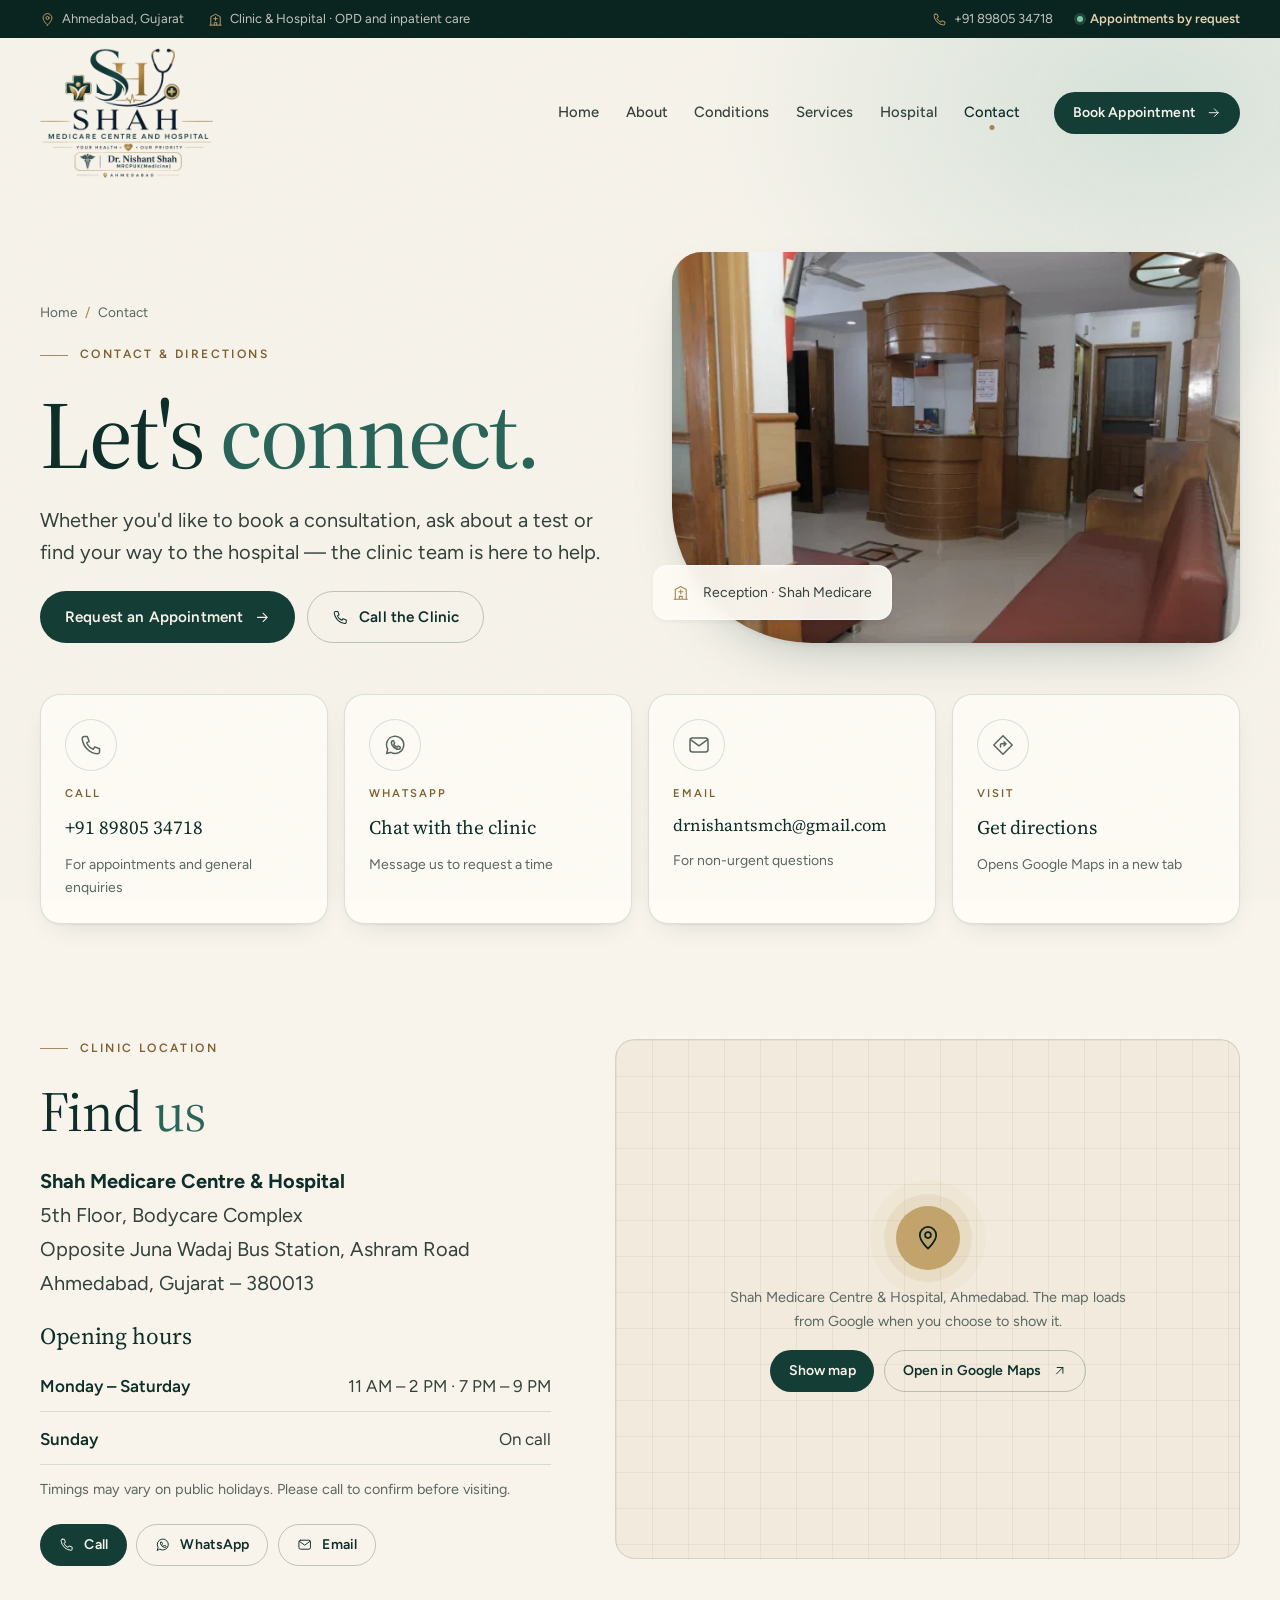
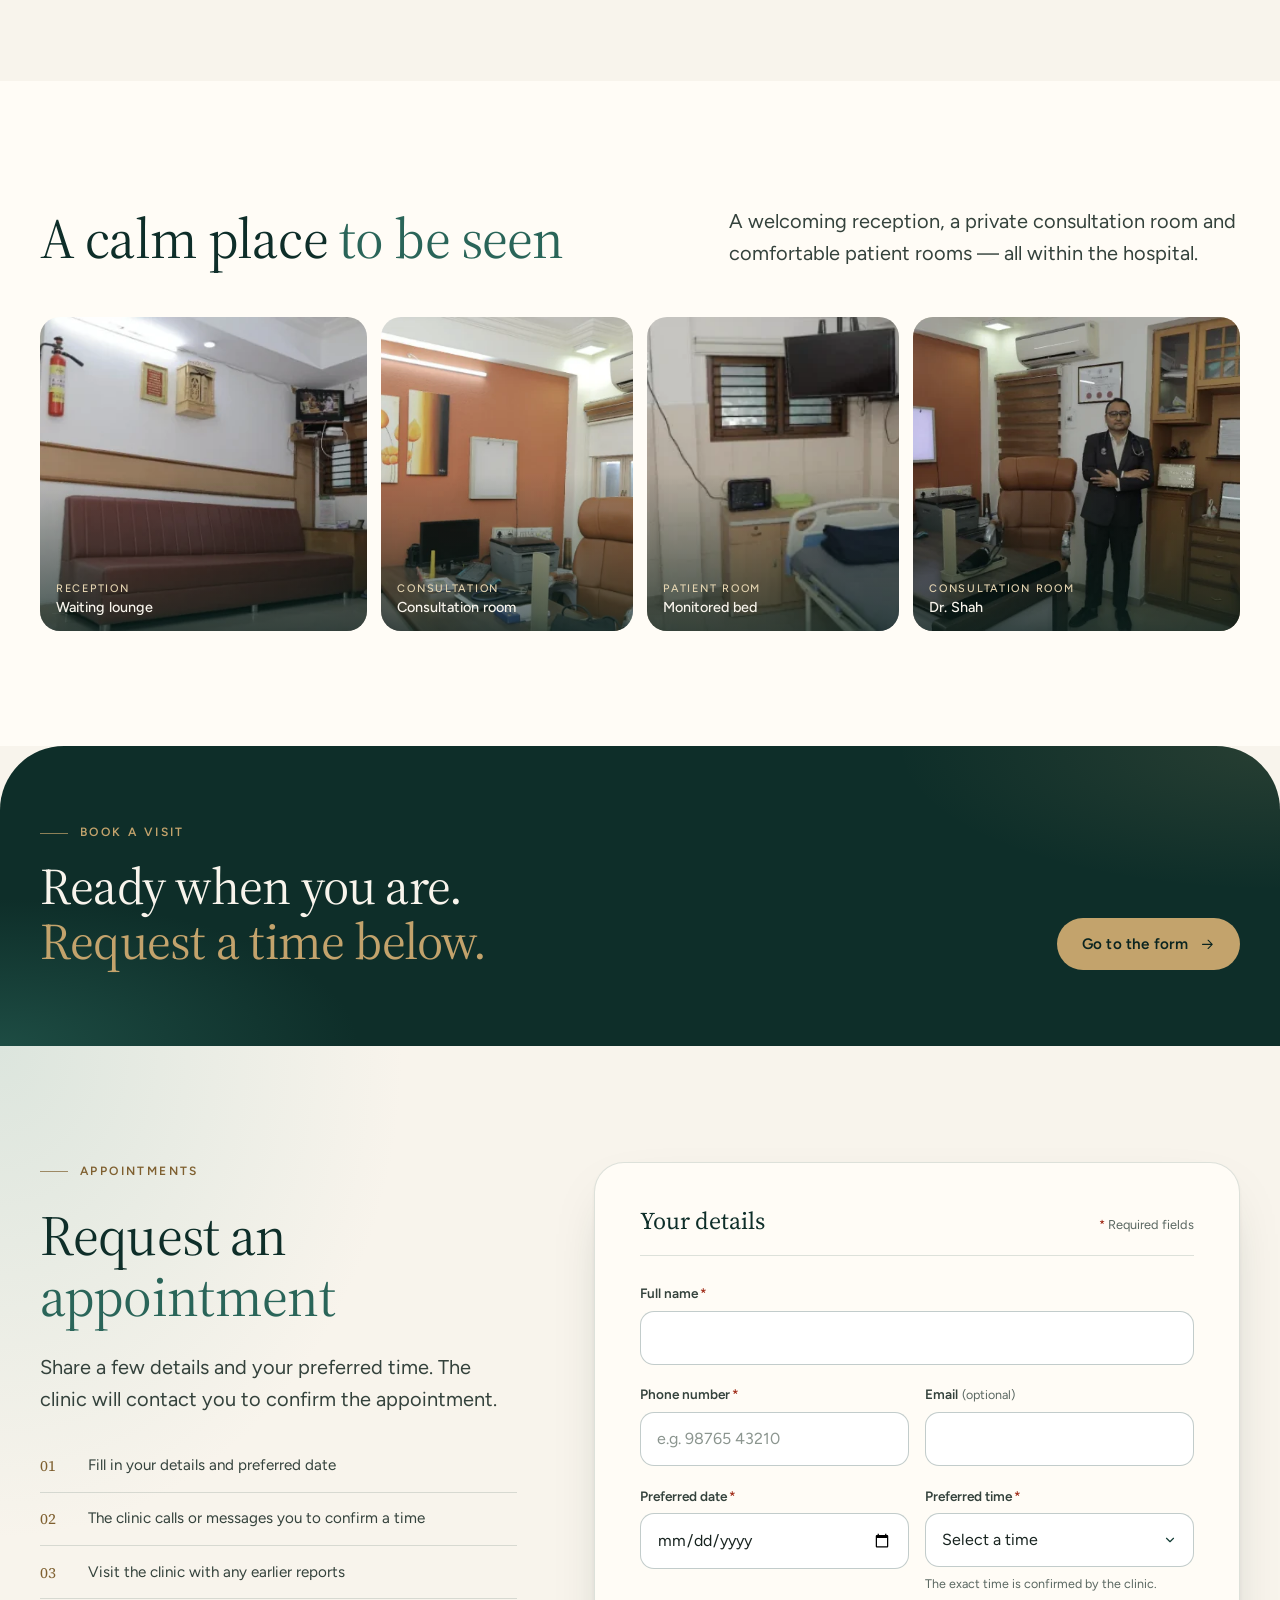
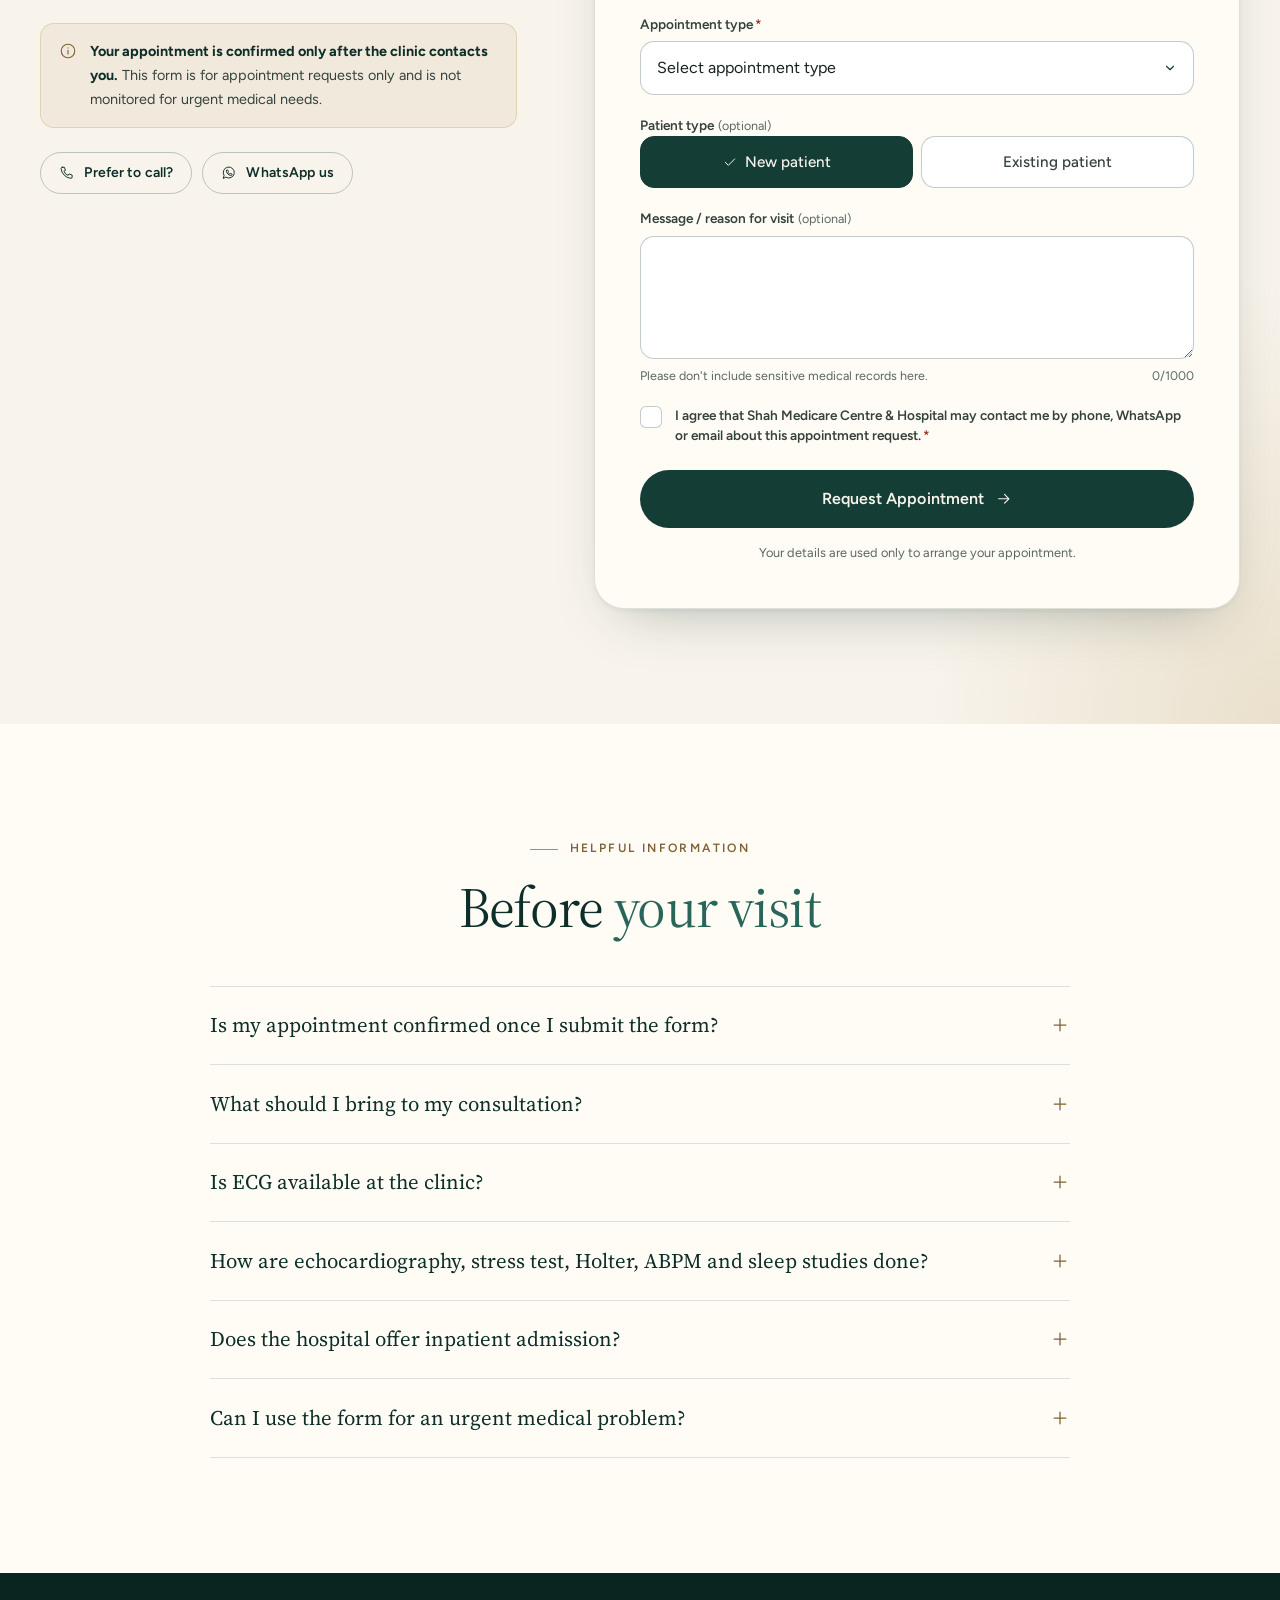
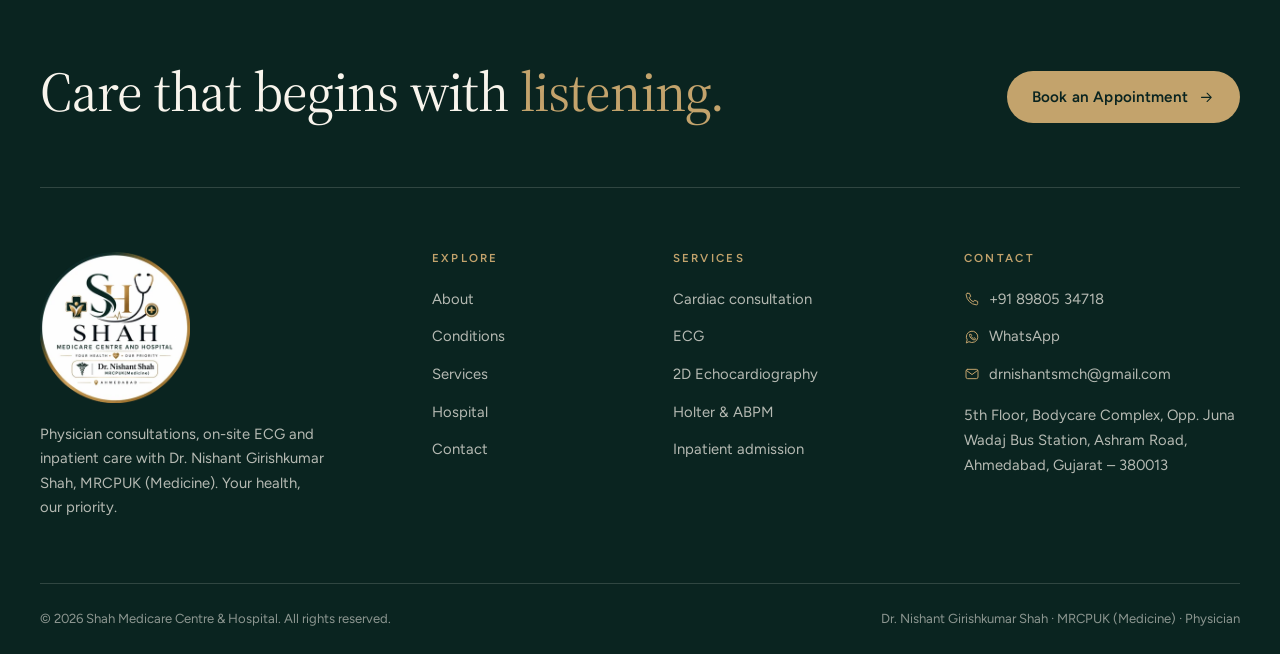
==== commit aab63b43: "logo change" ====
--- a/contact.html
+++ b/contact.html
@@ -26,7 +26,8 @@
   <meta name="twitter:description" content="Compassionate, personal physician care in Ahmedabad.">
   <meta name="twitter:image" content="https://www.example.com/assets/images/og-image.jpg">
 
-  <link rel="icon" href="assets/icons/favicon.svg" type="image/svg+xml">
+  <link rel="icon" href="assets/icons/favicon-64.png" type="image/png" sizes="64x64">
+  <link rel="apple-touch-icon" href="assets/icons/apple-touch-icon.png">
   <link rel="preconnect" href="https://fonts.googleapis.com">
   <link rel="preconnect" href="https://fonts.gstatic.com" crossorigin>
   <link rel="stylesheet"
@@ -297,18 +298,15 @@
   <!-- ========== HEADER ========== -->
   <header class="site-header" data-header>
     <div class="container">
-      <a class="brand" href="index.html" aria-label="Shah Medicare Centre &amp; Hospital — Home">
-        <svg class="brand__mark" viewBox="0 0 48 48" aria-hidden="true">
-          <circle cx="24" cy="24" r="23" fill="#143d36" />
-          <circle cx="24" cy="24" r="19.5" fill="none" stroke="#c3a36c" stroke-width=".8" />
-          <text x="24" y="30.5" text-anchor="middle" font-family="'Source Serif 4', Georgia, serif" font-size="17"
-            font-weight="600" fill="#f8f4ec">SH</text>
-          <path d="M24 9.2v5M21.5 11.7h5" stroke="#c3a36c" stroke-width="1.4" stroke-linecap="round" />
-        </svg>
-        <span class="brand__text">
-          <span class="brand__name">Shah Medicare</span>
-          <span class="brand__sub">Centre &amp; Hospital · Ahmedabad</span>
-        </span>
+      <a class="brand" href="index.html" aria-label="Shah Medicare Centre and Hospital — Home">
+        <picture class="brand__logo brand__logo--dark">
+          <source type="image/webp" srcset="assets/images/logo-full.webp">
+          <img src="assets/images/logo-full.png" width="400" height="300" alt="Shah Medicare Centre and Hospital — Dr. Nishant Shah, MRCPUK (Medicine), Ahmedabad" decoding="async" fetchpriority="high">
+        </picture>
+        <picture class="brand__logo brand__logo--light" aria-hidden="true">
+          <source type="image/webp" srcset="assets/images/logo-full-light.webp">
+          <img src="assets/images/logo-full-light.png" width="400" height="300" alt="" decoding="async" loading="lazy">
+        </picture>
       </a>
 
       <nav class="nav" aria-label="Primary">
@@ -830,16 +828,11 @@
       </div>
       <div class="footer__grid">
         <div class="footer__brand">
-          <a class="brand" href="index.html" aria-label="Shah Medicare Centre &amp; Hospital — Home">
-            <svg class="brand__mark" viewBox="0 0 48 48" aria-hidden="true">
-              <circle cx="24" cy="24" r="23" fill="#f8f4ec" />
-              <circle cx="24" cy="24" r="19.5" fill="none" stroke="#a8834b" stroke-width=".8" /><text x="24" y="30.5"
-                text-anchor="middle" font-family="'Source Serif 4', Georgia, serif" font-size="17" font-weight="600"
-                fill="#143d36">SH</text>
-              <path d="M24 9.2v5M21.5 11.7h5" stroke="#a8834b" stroke-width="1.4" stroke-linecap="round" />
-            </svg>
-            <span class="brand__text"><span class="brand__name">Shah Medicare</span><span class="brand__sub">Centre
-                &amp; Hospital · Ahmedabad</span></span>
+          <a class="footer__logo" href="index.html" aria-label="Shah Medicare Centre and Hospital — Home">
+            <picture>
+              <source type="image/webp" srcset="assets/images/logo-badge-320.webp">
+              <img src="assets/images/logo-badge-320.png" width="320" height="322" alt="Shah Medicare Centre and Hospital — Your health, our priority" loading="lazy" decoding="async">
+            </picture>
           </a>
           <p>Physician consultations, on-site ECG and inpatient care with Dr. Nishant Girishkumar Shah, MRCPUK
             (Medicine). Your health, our priority.</p>
@@ -888,8 +881,6 @@
       </div>
     </div>
   </footer>
-  <!-- 
-  <a class="btn btn--primary float-cta" href="#appointment" data-float-cta><span class="pulse-dot" aria-hidden="true"></span>Book Appointment</a> -->
 
   <nav class="action-bar" aria-label="Quick actions" data-action-bar>
     <a href="tel:+918980534718"><svg class="icon" aria-hidden="true">
--- a/css/style.css
+++ b/css/style.css
@@ -27,8 +27,7 @@
   --c-sand: #d8c7a5;
   --c-paper: #fffcf6;
 
-  --c-gold-700: #7f6030;
-  /* gold text on light backgrounds (AA) */
+  --c-gold-700: #7f6030;   /* gold text on light backgrounds (AA) */
   --c-gold-500: #a8834b;
   --c-gold-400: #c3a36c;
   --c-gold-200: #e4d4b1;
@@ -74,29 +73,21 @@
   --t-med: 380ms;
   --t-slow: 900ms;
 
-  --header-h: 84px;
+  --header-h: 150px;
   --utility-h: 38px;
+  --logo-h: 130px; /* header logo height (full logo) */
 }
 
 /* 2. RESET / BASE ---------------------------------------------------------- */
-*,
-*::before,
-*::after {
-  box-sizing: border-box;
-}
-
-* {
-  margin: 0;
-}
-
+*, *::before, *::after { box-sizing: border-box; }
+* { margin: 0; }
 html {
   color-scheme: light;
   -webkit-text-size-adjust: 100%;
   text-size-adjust: 100%;
   scroll-behavior: smooth;
-  scroll-padding-top: 88px;
-}
-
+  scroll-padding-top: 110px;
+}
 body {
   min-height: 100vh;
   background: var(--c-ivory);
@@ -108,7 +99,6 @@
   -moz-osx-font-smoothing: grayscale;
   overflow-x: clip;
 }
-
 /* Subtle paper grain across the whole site */
 body::before {
   content: "";
@@ -120,72 +110,23 @@
   mix-blend-mode: multiply;
   background-image: url("data:image/svg+xml,%3Csvg xmlns='http://www.w3.org/2000/svg' width='160' height='160'%3E%3Cfilter id='n'%3E%3CfeTurbulence type='fractalNoise' baseFrequency='.85' numOctaves='3' stitchTiles='stitch'/%3E%3CfeColorMatrix values='0 0 0 0 0.08 0 0 0 0 0.2 0 0 0 0 0.18 0 0 0 1 0'/%3E%3C/filter%3E%3Crect width='100%25' height='100%25' filter='url(%23n)'/%3E%3C/svg%3E");
 }
-
-body.is-locked {
-  overflow: hidden;
-}
-
-img,
-picture,
-svg,
-video {
-  display: block;
-  max-width: 100%;
-}
-
-img {
-  height: auto;
-}
-
-input,
-button,
-textarea,
-select {
-  font: inherit;
-  color: inherit;
-}
-
-button {
-  cursor: pointer;
-  background: none;
-  border: 0;
-  padding: 0;
-}
-
-a {
-  color: inherit;
-  text-decoration-thickness: 1px;
-  text-underline-offset: 0.2em;
-}
-
-:where(ul[role="list"], ol[role="list"]) {
-  list-style: none;
-  padding: 0;
-}
-
-p,
-li,
-h1,
-h2,
-h3,
-h4 {
-  overflow-wrap: break-word;
-}
-
-[hidden] {
-  display: none !important;
-}
+body.is-locked { overflow: hidden; }
+
+img, picture, svg, video { display: block; max-width: 100%; }
+img { height: auto; }
+input, button, textarea, select { font: inherit; color: inherit; }
+button { cursor: pointer; background: none; border: 0; padding: 0; }
+a { color: inherit; text-decoration-thickness: 1px; text-underline-offset: 0.2em; }
+:where(ul[role="list"], ol[role="list"]) { list-style: none; padding: 0; }
+p, li, h1, h2, h3, h4 { overflow-wrap: break-word; }
+[hidden] { display: none !important; }
 
 :focus-visible {
   outline: 2px solid var(--c-gold-500);
   outline-offset: 3px;
   border-radius: 4px;
 }
-
-::selection {
-  background: var(--c-gold-200);
-  color: var(--c-green-900);
-}
+::selection { background: var(--c-gold-200); color: var(--c-green-900); }
 
 .icon {
   width: 1.25em;
@@ -200,20 +141,14 @@
 
 .visually-hidden {
   position: absolute !important;
-  width: 1px;
-  height: 1px;
-  padding: 0;
-  margin: -1px;
-  overflow: hidden;
-  clip: rect(0 0 0 0);
-  white-space: nowrap;
-  border: 0;
-}
-
+  width: 1px; height: 1px;
+  padding: 0; margin: -1px;
+  overflow: hidden; clip: rect(0 0 0 0);
+  white-space: nowrap; border: 0;
+}
 .skip-link {
   position: fixed;
-  top: 12px;
-  left: 12px;
+  top: 12px; left: 12px;
   z-index: 1000;
   padding: 0.75rem 1.1rem;
   background: var(--c-green-900);
@@ -223,27 +158,14 @@
   transform: translateY(-160%);
   transition: transform var(--t-fast) var(--ease);
 }
-
-.skip-link:focus {
-  transform: none;
-}
+.skip-link:focus { transform: none; }
 
 /* Placeholder marker: content the clinic must confirm/replace (see README) */
-.ph {
-  background-image: linear-gradient(transparent 62%, rgba(195, 163, 108, 0.28) 62%);
-  border-bottom: 1px dashed var(--c-gold-500);
-}
-
-.on-dark .ph {
-  background-image: linear-gradient(transparent 62%, rgba(195, 163, 108, 0.22) 62%);
-}
+
+.on-dark .ph { background-image: linear-gradient(transparent 62%, rgba(195, 163, 108, 0.22) 62%); }
 
 /* 3. TYPOGRAPHY ------------------------------------------------------------ */
-h1,
-h2,
-h3,
-h4,
-.display {
+h1, h2, h3, h4, .display {
   font-family: var(--f-display);
   font-weight: 400;
   font-optical-sizing: auto;
@@ -252,38 +174,16 @@
   color: var(--c-green-900);
   text-wrap: balance;
 }
-
-h2 {
-  font-size: var(--fs-h2);
-}
-
-h3 {
-  font-size: var(--fs-h3);
-  line-height: 1.2;
-  letter-spacing: -0.005em;
-}
-
-h2 em,
-h1 em,
-.display em {
+h2 { font-size: var(--fs-h2); }
+h3 { font-size: var(--fs-h3); line-height: 1.2; letter-spacing: -0.005em; }
+h2 em, h1 em, .display em {
   font-style: normal;
   font-weight: inherit;
   color: var(--c-green-600);
 }
-
-p {
-  text-wrap: pretty;
-}
-
-.lead {
-  font-size: var(--fs-lg);
-  color: var(--c-ink-2);
-  line-height: 1.6;
-}
-
-.muted {
-  color: var(--c-muted);
-}
+p { text-wrap: pretty; }
+.lead { font-size: var(--fs-lg); color: var(--c-ink-2); line-height: 1.6; }
+.muted { color: var(--c-muted); }
 
 .eyebrow {
   display: inline-flex;
@@ -296,7 +196,6 @@
   text-transform: uppercase;
   color: var(--c-gold-700);
 }
-
 .eyebrow::before {
   content: "";
   width: 28px;
@@ -304,108 +203,43 @@
   background: currentColor;
   opacity: 0.7;
 }
-
-.on-dark .eyebrow {
-  color: var(--c-gold-400);
-}
-
-.on-dark {
-  color: rgba(248, 244, 236, 0.86);
-}
-
-.on-dark h2,
-.on-dark h3,
-.on-dark h4 {
-  color: var(--c-ivory);
-}
-
-.on-dark h2 em {
-  color: var(--c-gold-400);
-}
-
-.on-dark .muted {
-  color: rgba(248, 244, 236, 0.68);
-}
+.on-dark .eyebrow { color: var(--c-gold-400); }
+
+.on-dark { color: rgba(248, 244, 236, 0.86); }
+.on-dark h2, .on-dark h3, .on-dark h4 { color: var(--c-ivory); }
+.on-dark h2 em { color: var(--c-gold-400); }
+.on-dark .muted { color: rgba(248, 244, 236, 0.68); }
 
 /* 4. LAYOUT HELPERS -------------------------------------------------------- */
 .container {
   width: min(100% - (var(--gutter) * 2), var(--container));
   margin-inline: auto;
 }
-
-.section {
-  position: relative;
-  padding-block: var(--sec-py);
-}
-
-.sec-head {
-  max-width: 680px;
-  display: grid;
-  gap: 1.1rem;
-}
-
+.section { position: relative; padding-block: var(--sec-py); }
+.sec-head { max-width: 680px; display: grid; gap: 1.1rem; }
 .sec-head--split {
   max-width: none;
   grid-template-columns: minmax(0, 1.1fr) minmax(0, 0.9fr);
   align-items: end;
   gap: clamp(1.5rem, 5vw, 5rem);
 }
-
-.sec-head--split .sec-head__main {
-  display: grid;
-  gap: 1.1rem;
-}
-
-.sec-head--center {
-  margin-inline: auto;
-  text-align: center;
-  justify-items: center;
-}
+.sec-head--split .sec-head__main { display: grid; gap: 1.1rem; }
+.sec-head--center { margin-inline: auto; text-align: center; justify-items: center; }
 
 /* Section surfaces */
-.bg-ivory {
-  background: var(--c-ivory);
-}
-
-.bg-paper {
-  background: var(--c-paper);
-}
-
-.bg-cream {
-  background: var(--c-cream);
-}
-
-.bg-beige {
-  background: var(--c-beige);
-}
-
-.bg-green {
-  background: var(--c-green-900);
-}
+.bg-ivory { background: var(--c-ivory); }
+.bg-paper { background: var(--c-paper); }
+.bg-cream { background: var(--c-cream); }
+.bg-beige { background: var(--c-beige); }
+.bg-green { background: var(--c-green-900); }
 
 /* Soft organic glow shapes */
-.section>.container {
-  position: relative;
-  z-index: 1;
-}
-
-.glow {
-  position: absolute;
-  z-index: 0;
-  pointer-events: none;
-  border-radius: 50%;
-  filter: blur(60px);
-  opacity: 0.55;
-}
+.section > .container { position: relative; z-index: 1; }
+.glow { position: absolute; z-index: 0; pointer-events: none; border-radius: 50%; filter: blur(60px); opacity: 0.55; }
 
 /* Rounded "sheet" transitions between surfaces */
-.sheet-top {
-  border-radius: clamp(28px, 5vw, 64px) clamp(28px, 5vw, 64px) 0 0;
-}
-
-.sheet-bottom {
-  border-radius: 0 0 clamp(28px, 5vw, 64px) clamp(28px, 5vw, 64px);
-}
+.sheet-top { border-radius: clamp(28px, 5vw, 64px) clamp(28px, 5vw, 64px) 0 0; }
+.sheet-bottom { border-radius: 0 0 clamp(28px, 5vw, 64px) clamp(28px, 5vw, 64px); }
 
 /* 5. COMPONENTS ------------------------------------------------------------ */
 .btn {
@@ -433,80 +267,21 @@
     border-color var(--t-fast) var(--ease), box-shadow var(--t-med) var(--ease), transform var(--t-med) var(--ease-out);
   will-change: transform;
 }
-
-.btn .icon {
-  width: 1.1em;
-  height: 1.1em;
-  transition: transform var(--t-med) var(--ease-out);
-}
-
-.btn:hover {
-  box-shadow: 0 12px 28px -14px rgba(14, 46, 41, 0.55);
-}
-
-.btn:hover .icon--arrow {
-  transform: translateX(4px);
-}
-
-.btn:active {
-  transform: scale(0.98);
-}
-
-.btn--primary:hover {
-  --btn-bg: var(--c-green-700);
-}
-
-.btn--ghost {
-  --btn-bg: transparent;
-  --btn-fg: var(--c-green-900);
-  --btn-bd: var(--c-line-strong);
-}
-
-.btn--ghost:hover {
-  --btn-bg: var(--c-paper);
-  --btn-bd: var(--c-green-800);
-  box-shadow: none;
-}
-
-.btn--light {
-  --btn-bg: var(--c-ivory);
-  --btn-fg: var(--c-green-900);
-}
-
-.btn--light:hover {
-  --btn-bg: #fff;
-}
-
-.btn--outline-light {
-  --btn-bg: transparent;
-  --btn-fg: var(--c-ivory);
-  --btn-bd: rgba(248, 244, 236, 0.35);
-}
-
-.btn--outline-light:hover {
-  --btn-bd: var(--c-gold-400);
-  --btn-bg: rgba(248, 244, 236, 0.06);
-  box-shadow: none;
-}
-
-.btn--gold {
-  --btn-bg: var(--c-gold-400);
-  --btn-fg: var(--c-green-950);
-}
-
-.btn--gold:hover {
-  --btn-bg: var(--c-gold-200);
-}
-
-.btn--sm {
-  min-height: 42px;
-  padding: 0.6rem 1.1rem;
-  font-size: 0.875rem;
-}
-
-.btn--block {
-  width: 100%;
-}
+.btn .icon { width: 1.1em; height: 1.1em; transition: transform var(--t-med) var(--ease-out); }
+.btn:hover { box-shadow: 0 12px 28px -14px rgba(14, 46, 41, 0.55); }
+.btn:hover .icon--arrow { transform: translateX(4px); }
+.btn:active { transform: scale(0.98); }
+.btn--primary:hover { --btn-bg: var(--c-green-700); }
+.btn--ghost { --btn-bg: transparent; --btn-fg: var(--c-green-900); --btn-bd: var(--c-line-strong); }
+.btn--ghost:hover { --btn-bg: var(--c-paper); --btn-bd: var(--c-green-800); box-shadow: none; }
+.btn--light { --btn-bg: var(--c-ivory); --btn-fg: var(--c-green-900); }
+.btn--light:hover { --btn-bg: #fff; }
+.btn--outline-light { --btn-bg: transparent; --btn-fg: var(--c-ivory); --btn-bd: rgba(248, 244, 236, 0.35); }
+.btn--outline-light:hover { --btn-bd: var(--c-gold-400); --btn-bg: rgba(248, 244, 236, 0.06); box-shadow: none; }
+.btn--gold { --btn-bg: var(--c-gold-400); --btn-fg: var(--c-green-950); }
+.btn--gold:hover { --btn-bg: var(--c-gold-200); }
+.btn--sm { min-height: 42px; padding: 0.6rem 1.1rem; font-size: 0.875rem; }
+.btn--block { width: 100%; }
 
 .link-arrow {
   display: inline-flex;
@@ -520,20 +295,9 @@
   padding-bottom: 2px;
   transition: gap var(--t-med) var(--ease-out), color var(--t-fast);
 }
-
-.link-arrow:hover {
-  gap: 0.8rem;
-  color: var(--c-green-600);
-}
-
-.link-arrow .icon {
-  width: 1em;
-  height: 1em;
-}
-
-button.link-arrow {
-  border-radius: 0;
-}
+.link-arrow:hover { gap: 0.8rem; color: var(--c-green-600); }
+.link-arrow .icon { width: 1em; height: 1em; }
+button.link-arrow { border-radius: 0; }
 
 .chip {
   display: inline-flex;
@@ -546,7 +310,6 @@
   color: var(--c-ink-2);
   background: rgba(255, 252, 246, 0.6);
 }
-
 .badge {
   display: inline-flex;
   align-items: center;
@@ -560,11 +323,7 @@
   background: var(--c-green-100);
   color: var(--c-green-700);
 }
-
-.badge--gold {
-  background: rgba(195, 163, 108, 0.18);
-  color: var(--c-gold-700);
-}
+.badge--gold { background: rgba(195, 163, 108, 0.18); color: var(--c-gold-700); }
 
 .icon-disc {
   display: grid;
@@ -577,32 +336,12 @@
   color: var(--c-green-700);
   transition: transform var(--t-med) var(--ease-out), background-color var(--t-med), color var(--t-med), border-color var(--t-med);
 }
-
-.icon-disc .icon {
-  width: 24px;
-  height: 24px;
-}
+.icon-disc .icon { width: 24px; height: 24px; }
 
 /* Image frames */
-.img-frame {
-  position: relative;
-  overflow: hidden;
-  background: var(--c-beige);
-}
-
-.img-frame picture,
-.hero__photo picture,
-.g-item picture {
-  display: block;
-  width: 100%;
-  height: 100%;
-}
-
-.img-frame img {
-  width: 100%;
-  height: 100%;
-  object-fit: cover;
-}
+.img-frame { position: relative; overflow: hidden; background: var(--c-beige); }
+.img-frame picture, .hero__photo picture, .g-item picture { display: block; width: 100%; height: 100%; }
+.img-frame img { width: 100%; height: 100%; object-fit: cover; }
 
 /* Scroll progress */
 .scroll-progress {
@@ -618,62 +357,21 @@
 
 /* 6. UTILITY BAR / HEADER / NAV ------------------------------------------- */
 .utility {
+  position: relative;
   height: var(--utility-h);
   background: var(--c-green-950);
   color: rgba(248, 244, 236, 0.78);
   font-size: 0.8125rem;
   z-index: 60;
 }
-
-.utility .container {
-  height: 100%;
-  display: flex;
-  align-items: center;
-  justify-content: space-between;
-  gap: 1rem;
-}
-
-.utility__group {
-  display: flex;
-  align-items: center;
-  gap: 1.5rem;
-  min-width: 0;
-}
-
-.utility__item {
-  display: inline-flex;
-  align-items: center;
-  gap: 0.45rem;
-  white-space: nowrap;
-  text-decoration: none;
-}
-
-.utility__item .icon {
-  width: 15px;
-  height: 15px;
-  color: var(--c-gold-400);
-}
-
-a.utility__item:hover {
-  color: var(--c-ivory);
-}
-
-.utility__cta {
-  color: var(--c-gold-200);
-  font-weight: 600;
-}
-
-.utility__cta:hover {
-  color: #fff;
-}
-
-.utility__dot {
-  width: 6px;
-  height: 6px;
-  border-radius: 50%;
-  background: #7fc8a4;
-  box-shadow: 0 0 0 3px rgba(127, 200, 164, 0.2);
-}
+.utility .container { height: 100%; display: flex; align-items: center; justify-content: space-between; gap: 1rem; }
+.utility__group { display: flex; align-items: center; gap: 1.5rem; min-width: 0; }
+.utility__item { display: inline-flex; align-items: center; gap: 0.45rem; white-space: nowrap; text-decoration: none; }
+.utility__item .icon { width: 15px; height: 15px; color: var(--c-gold-400); }
+a.utility__item:hover { color: var(--c-ivory); }
+.utility__cta { color: var(--c-gold-200); font-weight: 600; }
+.utility__cta:hover { color: #fff; }
+.utility__dot { width: 6px; height: 6px; border-radius: 50%; background: #7fc8a4; box-shadow: 0 0 0 3px rgba(127, 200, 164, 0.2); }
 
 .site-header {
   position: sticky;
@@ -684,80 +382,26 @@
     box-shadow var(--t-med) var(--ease), border-color var(--t-med) var(--ease);
   border-bottom: 1px solid transparent;
 }
-
 .site-header.is-scrolled {
-  --header-h: 68px;
+  --header-h: 100px;
+  --logo-h: 86px;
   background: rgba(248, 244, 236, 0.86);
   -webkit-backdrop-filter: saturate(140%) blur(14px);
   backdrop-filter: saturate(140%) blur(14px);
   border-color: var(--c-line);
   box-shadow: 0 10px 30px -24px rgba(14, 46, 41, 0.5);
 }
-
-.site-header .container {
-  height: 100%;
-  display: flex;
-  align-items: center;
-  justify-content: space-between;
-  gap: 1.5rem;
-}
-
-.brand {
-  display: inline-flex;
-  align-items: center;
-  gap: 0.75rem;
-  text-decoration: none;
-  color: var(--c-green-900);
-  min-width: 0;
-}
-
-.brand__mark {
-  width: 46px;
-  height: 46px;
-  flex: none;
-  transition: width var(--t-med) var(--ease), height var(--t-med) var(--ease);
-}
-
-.is-scrolled .brand__mark {
-  width: 40px;
-  height: 40px;
-}
-
-.brand__text {
-  display: grid;
-  line-height: 1.1;
-}
-
-.brand__name {
-  font-family: var(--f-display);
-  font-size: 1.2rem;
-  font-weight: 500;
-  letter-spacing: -0.01em;
-}
-
-.brand__sub {
-  font-size: 0.64rem;
-  font-weight: 600;
-  letter-spacing: 0.19em;
-  text-transform: uppercase;
-  color: var(--c-gold-700);
-  margin-top: 3px;
-}
-
-.nav {
-  display: flex;
-  align-items: center;
-  gap: clamp(1rem, 2.4vw, 2.2rem);
-}
-
-.nav__list {
-  display: flex;
-  align-items: center;
-  gap: clamp(0.4rem, 1.6vw, 1.6rem);
-  list-style: none;
-  padding: 0;
-}
-
+.site-header .container { height: 100%; display: flex; align-items: center; justify-content: space-between; gap: 1.5rem; }
+
+.brand { display: inline-flex; align-items: center; flex: none; text-decoration: none; line-height: 0; border-radius: 6px; }
+.brand__logo { display: block; }
+.brand__logo img { display: block; width: auto; max-width: none; height: var(--logo-h); transition: height var(--t-med) var(--ease); }
+.brand__logo--light { display: none; }
+.site-header.menu-open .brand__logo--dark { display: none; }
+.site-header.menu-open .brand__logo--light { display: block; }
+
+.nav { display: flex; align-items: center; gap: clamp(1rem, 2.4vw, 2.2rem); }
+.nav__list { display: flex; align-items: center; gap: clamp(0.4rem, 1.6vw, 1.6rem); list-style: none; padding: 0; }
 .nav__link {
   position: relative;
   display: inline-block;
@@ -768,7 +412,6 @@
   text-decoration: none;
   transition: color var(--t-fast);
 }
-
 .nav__link::after {
   content: "";
   position: absolute;
@@ -781,20 +424,9 @@
   transform: translateX(-50%) scale(0);
   transition: transform var(--t-med) var(--ease-out);
 }
-
-.nav__link:hover {
-  color: var(--c-green-900);
-}
-
-.nav__link.is-active,
-.nav__link[aria-current="page"] {
-  color: var(--c-green-900);
-}
-
-.nav__link.is-active::after,
-.nav__link[aria-current="page"]::after {
-  transform: translateX(-50%) scale(1);
-}
+.nav__link:hover { color: var(--c-green-900); }
+.nav__link.is-active, .nav__link[aria-current="page"] { color: var(--c-green-900); }
+.nav__link.is-active::after, .nav__link[aria-current="page"]::after { transform: translateX(-50%) scale(1); }
 
 .nav-toggle {
   display: none;
@@ -807,53 +439,19 @@
   position: relative;
   z-index: 130;
 }
-
-.nav-toggle__bars {
-  position: relative;
-  width: 18px;
-  height: 12px;
-}
-
+.nav-toggle__bars { position: relative; width: 18px; height: 12px; }
 .nav-toggle__bars span {
-  position: absolute;
-  left: 0;
-  width: 100%;
-  height: 1.5px;
-  border-radius: 2px;
+  position: absolute; left: 0; width: 100%; height: 1.5px; border-radius: 2px;
   background: currentColor;
   transition: transform var(--t-med) var(--ease-out), opacity var(--t-fast), top var(--t-med) var(--ease-out);
 }
-
-.nav-toggle__bars span:nth-child(1) {
-  top: 0;
-}
-
-.nav-toggle__bars span:nth-child(2) {
-  top: 5.25px;
-}
-
-.nav-toggle__bars span:nth-child(3) {
-  top: 10.5px;
-}
-
-.nav-toggle[aria-expanded="true"] {
-  color: var(--c-ivory);
-  border-color: rgba(248, 244, 236, 0.3);
-}
-
-.nav-toggle[aria-expanded="true"] .nav-toggle__bars span:nth-child(1) {
-  top: 5.25px;
-  transform: rotate(45deg);
-}
-
-.nav-toggle[aria-expanded="true"] .nav-toggle__bars span:nth-child(2) {
-  opacity: 0;
-}
-
-.nav-toggle[aria-expanded="true"] .nav-toggle__bars span:nth-child(3) {
-  top: 5.25px;
-  transform: rotate(-45deg);
-}
+.nav-toggle__bars span:nth-child(1) { top: 0; }
+.nav-toggle__bars span:nth-child(2) { top: 5.25px; }
+.nav-toggle__bars span:nth-child(3) { top: 10.5px; }
+.nav-toggle[aria-expanded="true"] { color: var(--c-ivory); border-color: rgba(248, 244, 236, 0.3); }
+.nav-toggle[aria-expanded="true"] .nav-toggle__bars span:nth-child(1) { top: 5.25px; transform: rotate(45deg); }
+.nav-toggle[aria-expanded="true"] .nav-toggle__bars span:nth-child(2) { opacity: 0; }
+.nav-toggle[aria-expanded="true"] .nav-toggle__bars span:nth-child(3) { top: 5.25px; transform: rotate(-45deg); }
 
 /* Mobile menu (full-screen) */
 .mobile-menu {
@@ -873,21 +471,13 @@
   clip-path: inset(0 0 100% 0);
   transition: clip-path 560ms var(--ease-out), opacity 300ms var(--ease), visibility 0s linear 560ms;
 }
-
 .mobile-menu.is-open {
   visibility: visible;
   opacity: 1;
   clip-path: inset(0 0 0 0);
   transition: clip-path 560ms var(--ease-out), opacity 200ms var(--ease), visibility 0s;
 }
-
-.mobile-menu__list {
-  list-style: none;
-  padding: 0;
-  display: grid;
-  gap: 0.1rem;
-}
-
+.mobile-menu__list { list-style: none; padding: 0; display: grid; gap: 0.1rem; }
 .mobile-menu__list a {
   display: flex;
   align-items: baseline;
@@ -903,87 +493,20 @@
   transform: translateY(14px);
   transition: opacity 420ms var(--ease), transform 520ms var(--ease-out), color var(--t-fast);
 }
-
-.mobile-menu__list a small {
-  font-family: var(--f-body);
-  font-size: 0.72rem;
-  letter-spacing: 0.15em;
-  color: var(--c-gold-400);
-}
-
-.mobile-menu__list a:hover,
-.mobile-menu__list a[aria-current="page"] {
-  color: var(--c-gold-200);
-}
-
-.mobile-menu.is-open .mobile-menu__list a {
-  opacity: 1;
-  transform: none;
-}
-
-.mobile-menu.is-open .mobile-menu__list li:nth-child(2) a {
-  transition-delay: 40ms;
-}
-
-.mobile-menu.is-open .mobile-menu__list li:nth-child(3) a {
-  transition-delay: 80ms;
-}
-
-.mobile-menu.is-open .mobile-menu__list li:nth-child(4) a {
-  transition-delay: 120ms;
-}
-
-.mobile-menu.is-open .mobile-menu__list li:nth-child(5) a {
-  transition-delay: 160ms;
-}
-
-.mobile-menu.is-open .mobile-menu__list li:nth-child(6) a {
-  transition-delay: 200ms;
-}
-
-.mobile-menu__foot {
-  margin-top: auto;
-  padding-top: 2rem;
-  display: grid;
-  gap: 1rem;
-}
-
-.mobile-menu__contact {
-  display: grid;
-  gap: 0.5rem;
-  font-size: 0.95rem;
-  color: rgba(248, 244, 236, 0.75);
-}
-
-.mobile-menu__contact a {
-  display: inline-flex;
-  gap: 0.6rem;
-  align-items: center;
-  text-decoration: none;
-  min-height: 40px;
-}
-
-.mobile-menu__contact .icon {
-  color: var(--c-gold-400);
-}
-
-.site-header.menu-open {
-  background: transparent;
-  box-shadow: none;
-  border-color: transparent;
-  -webkit-backdrop-filter: none;
-  backdrop-filter: none;
-}
-
-.site-header.menu-open .brand {
-  color: var(--c-ivory);
-  position: relative;
-  z-index: 130;
-}
-
-.site-header.menu-open .brand__sub {
-  color: var(--c-gold-400);
-}
+.mobile-menu__list a small { font-family: var(--f-body); font-size: 0.72rem; letter-spacing: 0.15em; color: var(--c-gold-400); }
+.mobile-menu__list a:hover, .mobile-menu__list a[aria-current="page"] { color: var(--c-gold-200); }
+.mobile-menu.is-open .mobile-menu__list a { opacity: 1; transform: none; }
+.mobile-menu.is-open .mobile-menu__list li:nth-child(2) a { transition-delay: 40ms; }
+.mobile-menu.is-open .mobile-menu__list li:nth-child(3) a { transition-delay: 80ms; }
+.mobile-menu.is-open .mobile-menu__list li:nth-child(4) a { transition-delay: 120ms; }
+.mobile-menu.is-open .mobile-menu__list li:nth-child(5) a { transition-delay: 160ms; }
+.mobile-menu.is-open .mobile-menu__list li:nth-child(6) a { transition-delay: 200ms; }
+.mobile-menu__foot { margin-top: auto; padding-top: 2rem; display: grid; gap: 1rem; }
+.mobile-menu__contact { display: grid; gap: 0.5rem; font-size: 0.95rem; color: rgba(248, 244, 236, 0.75); }
+.mobile-menu__contact a { display: inline-flex; gap: 0.6rem; align-items: center; text-decoration: none; min-height: 40px; }
+.mobile-menu__contact .icon { color: var(--c-gold-400); }
+.site-header.menu-open { z-index: 125; background: transparent; box-shadow: none; border-color: transparent; -webkit-backdrop-filter: none; backdrop-filter: none; }
+.site-header.menu-open .brand { position: relative; z-index: 130; }
 
 /* 7. HERO ------------------------------------------------------------------ */
 .hero {
@@ -997,7 +520,6 @@
     var(--c-ivory);
   overflow: clip;
 }
-
 /* Fine contour rings — organic "medical" pattern */
 .hero::before {
   content: "";
@@ -1008,7 +530,6 @@
   -webkit-mask-image: radial-gradient(55% 60% at 78% 40%, #000 20%, transparent 75%);
   mask-image: radial-gradient(55% 60% at 78% 40%, #000 20%, transparent 75%);
 }
-
 .hero__grid {
   position: relative;
   display: grid;
@@ -1016,73 +537,22 @@
   align-items: center;
   gap: clamp(2rem, 5vw, 5rem);
 }
-
-.hero__copy {
-  display: grid;
-  gap: 1.6rem;
-  justify-items: start;
-}
-
+.hero__copy { display: grid; gap: 1.6rem; justify-items: start; }
 .hero__title {
   font-size: var(--fs-h1);
   font-weight: 500;
   line-height: 75px;
   letter-spacing: -0.028em;
 }
-
-.hero__title .line {
-  display: block;
-}
-
-.hero__title em {
-  font-style: normal;
-  font-weight: inherit;
-  color: var(--c-green-600);
-}
-
-.hero__doctor {
-  display: grid;
-  gap: 0.2rem;
-  padding-left: 1.1rem;
-  border-left: 2px solid var(--c-gold-400);
-}
-
-.hero__doctor strong {
-  font-family: var(--f-display);
-  font-weight: 500;
-  font-size: clamp(1.25rem, 1.1rem + 0.6vw, 1.55rem);
-  color: var(--c-green-900);
-  letter-spacing: -0.01em;
-  line-height: 1.2;
-}
-
-.hero__doctor span {
-  font-size: var(--fs-sm);
-  font-weight: 600;
-  letter-spacing: 0.06em;
-  color: var(--c-gold-700);
-}
-
-.hero__desc {
-  max-width: 520px;
-  color: var(--c-ink-2);
-  font-size: var(--fs-lg);
-}
-
-.hero__actions {
-  display: flex;
-  flex-wrap: wrap;
-  gap: 0.75rem;
-}
-
-.hero__visual {
-  position: relative;
-  width: 100%;
-  max-width: 520px;
-  margin-inline: auto 0;
-  aspect-ratio: 4 / 5;
-}
-
+.hero__title .line { display: block; }
+.hero__title em { font-style: normal; font-weight: inherit; color: var(--c-green-600); }
+.hero__doctor { display: grid; gap: 0.2rem; padding-left: 1.1rem; border-left: 2px solid var(--c-gold-400); }
+.hero__doctor strong { font-family: var(--f-display); font-weight: 500; font-size: clamp(1.25rem, 1.1rem + 0.6vw, 1.55rem); color: var(--c-green-900); letter-spacing: -0.01em; line-height: 1.2; }
+.hero__doctor span { font-size: var(--fs-sm); font-weight: 600; letter-spacing: 0.06em; color: var(--c-gold-700); }
+.hero__desc { max-width: 520px; color: var(--c-ink-2); font-size: var(--fs-lg); }
+.hero__actions { display: flex; flex-wrap: wrap; gap: 0.75rem; }
+
+.hero__visual { position: relative; width: 100%; max-width: 520px; margin-inline: auto 0; aspect-ratio: 4 / 5; }
 .hero__blob {
   position: absolute;
   inset: -9% -12% -6% -14%;
@@ -1091,7 +561,6 @@
   color: var(--c-beige);
   animation: blobDrift 26s ease-in-out infinite alternate;
 }
-
 .hero__frame {
   position: absolute;
   inset: 0;
@@ -1100,7 +569,6 @@
   translate: 22px -22px;
   opacity: 0.8;
 }
-
 .hero__photo {
   position: absolute;
   inset: 0;
@@ -1109,15 +577,7 @@
   background: var(--c-beige);
   box-shadow: var(--sh-2);
 }
-
-.hero__photo img {
-  width: 100%;
-  height: 100%;
-  object-fit: cover;
-  object-position: 80% 30%;
-  transform: scale(1.04);
-}
-
+.hero__photo img { width: 100%; height: 100%; object-fit: cover; object-position: 80% 30%; transform: scale(1.04); }
 .hero__ecg {
   position: absolute;
   left: -30%;
@@ -1127,12 +587,7 @@
   color: var(--c-gold-500);
   pointer-events: none;
 }
-
-.hero__ecg path {
-  stroke-dasharray: 1400;
-  stroke-dashoffset: 1400;
-}
-
+.hero__ecg path { stroke-dasharray: 1400; stroke-dashoffset: 1400; }
 .hero-card {
   position: absolute;
   display: flex;
@@ -1146,58 +601,14 @@
   border-radius: var(--r-md);
   box-shadow: var(--sh-2);
 }
-
-.hero-card--cred {
-  left: -12%;
-  bottom: 9%;
-}
-
-.hero-card--cred .icon-disc {
-  width: 46px;
-  height: 46px;
-  background: var(--c-green-800);
-  color: var(--c-gold-200);
-  border: 0;
-}
-
-.hero-card--cred .icon-disc .icon {
-  width: 22px;
-  height: 22px;
-}
-
-.hero-card__t {
-  display: grid;
-  line-height: 1.25;
-}
-
-.hero-card__t strong {
-  font-family: var(--f-display);
-  font-weight: 500;
-  font-size: 1.12rem;
-  color: var(--c-green-900);
-}
-
-.hero-card__t span {
-  font-size: 0.8rem;
-  color: var(--c-muted);
-}
-
-.hero-card--place {
-  right: -6%;
-  top: 11%;
-  padding: 0.6rem 0.95rem;
-  gap: 0.55rem;
-  border-radius: var(--r-pill);
-  font-size: 0.82rem;
-  font-weight: 600;
-  color: var(--c-green-800);
-}
-
-.hero-card--place .icon {
-  color: var(--c-gold-500);
-  width: 18px;
-  height: 18px;
-}
+.hero-card--cred { left: -12%; bottom: 9%; }
+.hero-card--cred .icon-disc { width: 46px; height: 46px; background: var(--c-green-800); color: var(--c-gold-200); border: 0; }
+.hero-card--cred .icon-disc .icon { width: 22px; height: 22px; }
+.hero-card__t { display: grid; line-height: 1.25; }
+.hero-card__t strong { font-family: var(--f-display); font-weight: 500; font-size: 1.12rem; color: var(--c-green-900); }
+.hero-card__t span { font-size: 0.8rem; color: var(--c-muted); }
+.hero-card--place { right: -6%; top: 11%; padding: 0.6rem 0.95rem; gap: 0.55rem; border-radius: var(--r-pill); font-size: 0.82rem; font-weight: 600; color: var(--c-green-800); }
+.hero-card--place .icon { color: var(--c-gold-500); width: 18px; height: 18px; }
 
 .hero__trust {
   position: relative;
@@ -1208,145 +619,32 @@
   grid-template-columns: repeat(3, minmax(0, 1fr));
   gap: 1.25rem;
 }
-
-.trust-item {
-  display: flex;
-  align-items: center;
-  gap: 0.9rem;
-}
-
-.trust-item .icon-disc {
-  width: 44px;
-  height: 44px;
-}
-
-.trust-item .icon-disc .icon {
-  width: 20px;
-  height: 20px;
-}
-
-.trust-item strong {
-  display: block;
-  font-weight: 600;
-  font-size: 0.95rem;
-  color: var(--c-green-900);
-  line-height: 1.3;
-}
-
-.trust-item span {
-  display: block;
-  font-size: 0.84rem;
-  color: var(--c-muted);
-  line-height: 1.4;
-}
+.trust-item { display: flex; align-items: center; gap: 0.9rem; }
+.trust-item .icon-disc { width: 44px; height: 44px; }
+.trust-item .icon-disc .icon { width: 20px; height: 20px; }
+.trust-item strong { display: block; font-weight: 600; font-size: 0.95rem; color: var(--c-green-900); line-height: 1.3; }
+.trust-item span { display: block; font-size: 0.84rem; color: var(--c-muted); line-height: 1.4; }
 
 /* Hero entrance (only when JS confirms it can run) */
-.js .hero [data-hero] {
-  opacity: 0;
-}
-
-.js .is-loaded .hero [data-hero] {
-  animation: heroUp 1000ms var(--ease-out) forwards;
-  animation-delay: var(--d, 0ms);
-}
-
-.js .is-loaded .hero [data-hero="image"] {
-  animation-name: heroImage;
-  animation-duration: 1300ms;
-}
-
-.js .is-loaded .hero [data-hero="card"] {
-  animation-name: heroCard;
-}
-
-.js .is-loaded .hero__ecg path {
-  animation: drawLine 2400ms var(--ease) 700ms forwards;
-}
-
-.no-js .hero__ecg path,
-.reduced .hero__ecg path {
-  stroke-dashoffset: 0;
-}
-
-@keyframes heroUp {
-  from {
-    opacity: 0;
-    transform: translateY(22px);
-  }
-
-  to {
-    opacity: 1;
-    transform: none;
-  }
-}
-
-@keyframes heroImage {
-  from {
-    opacity: 0;
-    transform: translateY(32px) scale(0.97);
-  }
-
-  to {
-    opacity: 1;
-    transform: none;
-  }
-}
-
-@keyframes heroCard {
-  from {
-    opacity: 0;
-    transform: translateY(16px) scale(0.96);
-  }
-
-  to {
-    opacity: 1;
-    transform: none;
-  }
-}
-
-@keyframes drawLine {
-  to {
-    stroke-dashoffset: 0;
-  }
-}
-
-@keyframes blobDrift {
-  from {
-    transform: rotate(-3deg) scale(1);
-  }
-
-  to {
-    transform: rotate(4deg) scale(1.04);
-  }
-}
+.js .hero [data-hero] { opacity: 0; }
+.js .is-loaded .hero [data-hero] { animation: heroUp 1000ms var(--ease-out) forwards; animation-delay: var(--d, 0ms); }
+.js .is-loaded .hero [data-hero="image"] { animation-name: heroImage; animation-duration: 1300ms; }
+.js .is-loaded .hero [data-hero="card"] { animation-name: heroCard; }
+.js .is-loaded .hero__ecg path { animation: drawLine 2400ms var(--ease) 700ms forwards; }
+.no-js .hero__ecg path, .reduced .hero__ecg path { stroke-dashoffset: 0; }
+
+@keyframes heroUp { from { opacity: 0; transform: translateY(22px); } to { opacity: 1; transform: none; } }
+@keyframes heroImage { from { opacity: 0; transform: translateY(32px) scale(0.97); } to { opacity: 1; transform: none; } }
+@keyframes heroCard { from { opacity: 0; transform: translateY(16px) scale(0.96); } to { opacity: 1; transform: none; } }
+@keyframes drawLine { to { stroke-dashoffset: 0; } }
+@keyframes blobDrift { from { transform: rotate(-3deg) scale(1); } to { transform: rotate(4deg) scale(1.04); } }
 
 /* 8. ABOUT ----------------------------------------------------------------- */
-.about {
-  background: var(--c-paper);
-}
-
-.about__grid {
-  display: grid;
-  grid-template-columns: minmax(0, 0.95fr) minmax(0, 1.05fr);
-  gap: clamp(2.5rem, 6vw, 6.5rem);
-  align-items: center;
-}
-
-.about__media {
-  position: relative;
-  padding: 0 12% 14% 0;
-}
-
-.about__main {
-  aspect-ratio: 4 / 5;
-  border-radius: var(--r-xl) var(--r-xl) var(--r-xl) 160px;
-  box-shadow: var(--sh-1);
-}
-
-.about__main img {
-  object-position: 57% 40%;
-}
-
+.about { background: var(--c-paper); }
+.about__grid { display: grid; grid-template-columns: minmax(0, 0.95fr) minmax(0, 1.05fr); gap: clamp(2.5rem, 6vw, 6.5rem); align-items: center; }
+.about__media { position: relative; padding: 0 12% 14% 0; }
+.about__main { aspect-ratio: 4 / 5; border-radius: var(--r-xl) var(--r-xl) var(--r-xl) 160px; box-shadow: var(--sh-1); }
+.about__main img { object-position: 57% 40%; }
 .about__inset {
   position: absolute;
   right: 0;
@@ -1357,11 +655,7 @@
   border: 8px solid var(--c-paper);
   box-shadow: var(--sh-2);
 }
-
-.about__inset img {
-  object-position: 55% 45%;
-}
-
+.about__inset img { object-position: 55% 45%; }
 .about__label {
   position: absolute;
   left: -2.2rem;
@@ -1374,23 +668,14 @@
   color: var(--c-gold-700);
   font-weight: 600;
 }
-
-.about__copy {
-  display: grid;
-  gap: 1.35rem;
-}
-
-.about__copy p {
-  color: var(--c-ink-2);
-}
-
+.about__copy { display: grid; gap: 1.35rem; }
+.about__copy p { color: var(--c-ink-2); }
 .quote {
   position: relative;
   margin: 0.6rem 0;
   padding: 1.6rem 0 1.6rem 1.6rem;
   border-left: 2px solid var(--c-gold-400);
 }
-
 .quote p {
   font-family: var(--f-display);
   font-style: normal;
@@ -1399,53 +684,13 @@
   line-height: 1.3;
   color: var(--c-green-800);
 }
-
-.quote footer {
-  margin-top: 0.8rem;
-  font-size: var(--fs-sm);
-  color: var(--c-muted);
-  letter-spacing: 0.04em;
-}
-
-.creds {
-  display: grid;
-  grid-template-columns: repeat(3, minmax(0, 1fr));
-  border-top: 1px solid var(--c-line);
-  border-bottom: 1px solid var(--c-line);
-}
-
-.creds>div {
-  padding: 1.1rem 1rem 1.1rem 0;
-}
-
-.creds>div+div {
-  padding-left: 1.1rem;
-  border-left: 1px solid var(--c-line);
-}
-
-.creds dt {
-  font-size: 0.7rem;
-  letter-spacing: 0.16em;
-  text-transform: uppercase;
-  font-weight: 600;
-  color: var(--c-gold-700);
-}
-
-.creds dd {
-  margin: 0.3rem 0 0;
-  font-family: var(--f-display);
-  font-size: 1.1rem;
-  color: var(--c-green-900);
-  line-height: 1.3;
-}
-
-.tag-list {
-  display: flex;
-  flex-wrap: wrap;
-  gap: 0.5rem;
-  list-style: none;
-  padding: 0;
-}
+.quote footer { margin-top: 0.8rem; font-size: var(--fs-sm); color: var(--c-muted); letter-spacing: 0.04em; }
+.creds { display: grid; grid-template-columns: repeat(3, minmax(0, 1fr)); border-top: 1px solid var(--c-line); border-bottom: 1px solid var(--c-line); }
+.creds > div { padding: 1.1rem 1rem 1.1rem 0; }
+.creds > div + div { padding-left: 1.1rem; border-left: 1px solid var(--c-line); }
+.creds dt { font-size: 0.7rem; letter-spacing: 0.16em; text-transform: uppercase; font-weight: 600; color: var(--c-gold-700); }
+.creds dd { margin: 0.3rem 0 0; font-family: var(--f-display); font-size: 1.1rem; color: var(--c-green-900); line-height: 1.3; }
+.tag-list { display: flex; flex-wrap: wrap; gap: 0.5rem; list-style: none; padding: 0; }
 
 /* 9. TRUST STRIP ----------------------------------------------------------- */
 .trust {
@@ -1455,7 +700,6 @@
   overflow: hidden;
   padding-block: clamp(64px, 7vw, 104px) clamp(56px, 6vw, 88px);
 }
-
 .trust::before {
   content: "";
   position: absolute;
@@ -1465,52 +709,14 @@
     radial-gradient(50% 80% at 100% 0%, rgba(195, 163, 108, 0.14), transparent 60%),
     radial-gradient(40% 70% at 0% 100%, rgba(42, 101, 89, 0.55), transparent 70%);
 }
-
-.trust__grid {
-  position: relative;
-  display: grid;
-  grid-template-columns: repeat(4, minmax(0, 1fr));
-}
-
-.trust__item {
-  display: grid;
-  gap: 0.9rem;
-  align-content: start;
-  padding: 0.5rem clamp(1rem, 2.4vw, 2.2rem);
-}
-
-.trust__item+.trust__item {
-  border-left: 1px solid var(--c-line-light);
-}
-
-.trust__item:first-child {
-  padding-left: 0;
-}
-
-.trust__num {
-  font-family: var(--f-display);
-  font-style: normal;
-  font-weight: 400;
-  font-size: 0.95rem;
-  color: var(--c-gold-400);
-}
-
-.trust__item h3 {
-  color: var(--c-ivory);
-  font-size: clamp(1.2rem, 1rem + 0.7vw, 1.55rem);
-}
-
-.trust__item p {
-  font-size: 0.925rem;
-  color: rgba(248, 244, 236, 0.7);
-}
-
-.trust__item .icon {
-  width: 30px;
-  height: 30px;
-  color: var(--c-gold-400);
-  stroke-width: 1.25;
-}
+.trust__grid { position: relative; display: grid; grid-template-columns: repeat(4, minmax(0, 1fr)); }
+.trust__item { display: grid; gap: 0.9rem; align-content: start; padding: 0.5rem clamp(1rem, 2.4vw, 2.2rem); }
+.trust__item + .trust__item { border-left: 1px solid var(--c-line-light); }
+.trust__item:first-child { padding-left: 0; }
+.trust__num { font-family: var(--f-display); font-style: normal; font-weight: 400; font-size: 0.95rem; color: var(--c-gold-400); }
+.trust__item h3 { color: var(--c-ivory); font-size: clamp(1.2rem, 1rem + 0.7vw, 1.55rem); }
+.trust__item p { font-size: 0.925rem; color: rgba(248, 244, 236, 0.7); }
+.trust__item .icon { width: 30px; height: 30px; color: var(--c-gold-400); stroke-width: 1.25; }
 
 .marquee {
   position: relative;
@@ -1521,51 +727,13 @@
   -webkit-mask-image: linear-gradient(90deg, transparent, #000 10%, #000 90%, transparent);
   mask-image: linear-gradient(90deg, transparent, #000 10%, #000 90%, transparent);
 }
-
-.marquee__track {
-  display: flex;
-  width: max-content;
-  animation: marquee 48s linear infinite;
-}
-
-.marquee:hover .marquee__track {
-  animation-play-state: paused;
-}
-
-.marquee__group {
-  display: flex;
-  align-items: center;
-  gap: 2.2rem;
-  padding-right: 2.2rem;
-  list-style: none;
-}
-
-.marquee__group li {
-  font-family: var(--f-display);
-  font-size: clamp(1.4rem, 1.1rem + 1.2vw, 2.2rem);
-  font-weight: 400;
-  color: rgba(248, 244, 236, 0.9);
-  white-space: nowrap;
-}
-
-.marquee__group li:nth-child(even) {
-  font-style: normal;
-  color: var(--c-gold-200);
-}
-
-.marquee__group .sep {
-  width: 8px;
-  height: 8px;
-  border: 1px solid var(--c-gold-400);
-  transform: rotate(45deg);
-  flex: none;
-}
-
-@keyframes marquee {
-  to {
-    transform: translateX(-50%);
-  }
-}
+.marquee__track { display: flex; width: max-content; animation: marquee 48s linear infinite; }
+.marquee:hover .marquee__track { animation-play-state: paused; }
+.marquee__group { display: flex; align-items: center; gap: 2.2rem; padding-right: 2.2rem; list-style: none; }
+.marquee__group li { font-family: var(--f-display); font-size: clamp(1.4rem, 1.1rem + 1.2vw, 2.2rem); font-weight: 400; color: rgba(248, 244, 236, 0.9); white-space: nowrap; }
+.marquee__group li:nth-child(even) { font-style: normal; color: var(--c-gold-200); }
+.marquee__group .sep { width: 8px; height: 8px; border: 1px solid var(--c-gold-400); transform: rotate(45deg); flex: none; }
+@keyframes marquee { to { transform: translateX(-50%); } }
 
 /* 10. CONDITIONS ----------------------------------------------------------- */
 .conditions {
@@ -1573,27 +741,9 @@
     radial-gradient(40% 50% at 100% 10%, rgba(255, 252, 246, 0.9), transparent 70%),
     var(--c-cream);
 }
-
-.conditions__grid {
-  display: grid;
-  grid-template-columns: minmax(0, 0.8fr) minmax(0, 1.2fr);
-  gap: clamp(2rem, 6vw, 6rem);
-  align-items: start;
-}
-
-.conditions__aside {
-  position: sticky;
-  top: 110px;
-  display: grid;
-  gap: 1.4rem;
-}
-
-.tabs {
-  display: grid;
-  gap: 0.5rem;
-  margin-top: 0.5rem;
-}
-
+.conditions__grid { display: grid; grid-template-columns: minmax(0, 0.8fr) minmax(0, 1.2fr); gap: clamp(2rem, 6vw, 6rem); align-items: start; }
+.conditions__aside { position: sticky; top: 110px; display: grid; gap: 1.4rem; }
+.tabs { display: grid; gap: 0.5rem; margin-top: 0.5rem; }
 .tab {
   display: flex;
   align-items: center;
@@ -1610,63 +760,17 @@
   color: var(--c-ink-2);
   transition: background-color var(--t-med) var(--ease), color var(--t-med), border-color var(--t-med);
 }
-
-.tab__count {
-  font-family: var(--f-display);
-  font-style: normal;
-  font-weight: 400;
-  color: var(--c-gold-700);
-}
-
-.tab:hover {
-  border-color: var(--c-line-strong);
-  background: rgba(255, 252, 246, 0.6);
-}
-
-.tab[aria-selected="true"] {
-  background: var(--c-green-800);
-  color: var(--c-ivory);
-  border-color: var(--c-green-800);
-}
-
-.tab[aria-selected="true"] .tab__count {
-  color: var(--c-gold-200);
-}
-
-.tabpanel-title {
-  margin-bottom: 1.2rem;
-  font-size: 0.8rem;
-  font-weight: 600;
-  letter-spacing: 0.16em;
-  text-transform: uppercase;
-  color: var(--c-gold-700);
-}
-
-.js .tabpanel-title {
-  display: none;
-}
-
-.tabpanel+.tabpanel {
-  margin-top: 3rem;
-}
-
-.js .tabpanel+.tabpanel {
-  margin-top: 0;
-}
-
-.tabpanel.is-entering .cond-card {
-  animation: heroUp 700ms var(--ease-out) both;
-  animation-delay: calc(var(--i, 0) * 60ms);
-}
-
-.cond-grid {
-  display: grid;
-  grid-template-columns: repeat(2, minmax(0, 1fr));
-  gap: 1rem;
-  list-style: none;
-  padding: 0;
-}
-
+.tab__count { font-family: var(--f-display); font-style: normal; font-weight: 400; color: var(--c-gold-700); }
+.tab:hover { border-color: var(--c-line-strong); background: rgba(255, 252, 246, 0.6); }
+.tab[aria-selected="true"] { background: var(--c-green-800); color: var(--c-ivory); border-color: var(--c-green-800); }
+.tab[aria-selected="true"] .tab__count { color: var(--c-gold-200); }
+.tabpanel-title { margin-bottom: 1.2rem; font-size: 0.8rem; font-weight: 600; letter-spacing: 0.16em; text-transform: uppercase; color: var(--c-gold-700); }
+.js .tabpanel-title { display: none; }
+.tabpanel + .tabpanel { margin-top: 3rem; }
+.js .tabpanel + .tabpanel { margin-top: 0; }
+.tabpanel.is-entering .cond-card { animation: heroUp 700ms var(--ease-out) both; animation-delay: calc(var(--i, 0) * 60ms); }
+
+.cond-grid { display: grid; grid-template-columns: repeat(2, minmax(0, 1fr)); gap: 1rem; list-style: none; padding: 0; }
 .cond-card {
   position: relative;
   display: grid;
@@ -1681,93 +785,20 @@
   color: inherit;
   transition: transform var(--t-med) var(--ease-out), border-color var(--t-med), box-shadow var(--t-med);
 }
-
-.cond-card h3 {
-  font-size: 1.3rem;
-}
-
-.cond-card p {
-  font-size: 0.925rem;
-  color: var(--c-muted);
-  line-height: 1.55;
-}
-
-.cond-card__foot {
-  display: flex;
-  align-items: center;
-  justify-content: space-between;
-  padding-top: 0.9rem;
-  border-top: 1px solid var(--c-line);
-  font-size: 0.82rem;
-  font-weight: 600;
-  color: var(--c-green-700);
-}
-
-.cond-card__arrow {
-  display: grid;
-  place-items: center;
-  width: 34px;
-  height: 34px;
-  border-radius: 50%;
-  border: 1px solid var(--c-line);
-  transition: background-color var(--t-med), color var(--t-med), transform var(--t-med) var(--ease-out), border-color var(--t-med);
-}
-
-.cond-card__arrow .icon {
-  width: 16px;
-  height: 16px;
-}
-
-.cond-card:hover {
-  transform: translateY(-4px);
-  border-color: var(--c-gold-200);
-  box-shadow: var(--sh-1);
-}
-
-.cond-card:hover .icon-disc {
-  background: var(--c-green-800);
-  color: var(--c-gold-200);
-  border-color: var(--c-green-800);
-  transform: rotate(-8deg);
-}
-
-.cond-card:hover .cond-card__arrow {
-  background: var(--c-gold-400);
-  border-color: var(--c-gold-400);
-  color: var(--c-green-950);
-  transform: rotate(-45deg);
-}
+.cond-card h3 { font-size: 1.3rem; }
+.cond-card p { font-size: 0.925rem; color: var(--c-muted); line-height: 1.55; }
+.cond-card__foot { display: flex; align-items: center; justify-content: space-between; padding-top: 0.9rem; border-top: 1px solid var(--c-line); font-size: 0.82rem; font-weight: 600; color: var(--c-green-700); }
+.cond-card__arrow { display: grid; place-items: center; width: 34px; height: 34px; border-radius: 50%; border: 1px solid var(--c-line); transition: background-color var(--t-med), color var(--t-med), transform var(--t-med) var(--ease-out), border-color var(--t-med); }
+.cond-card__arrow .icon { width: 16px; height: 16px; }
+.cond-card:hover { transform: translateY(-4px); border-color: var(--c-gold-200); box-shadow: var(--sh-1); }
+.cond-card:hover .icon-disc { background: var(--c-green-800); color: var(--c-gold-200); border-color: var(--c-green-800); transform: rotate(-8deg); }
+.cond-card:hover .cond-card__arrow { background: var(--c-gold-400); border-color: var(--c-gold-400); color: var(--c-green-950); transform: rotate(-45deg); }
 
 /* 11. SERVICES ------------------------------------------------------------- */
-.services {
-  background: var(--c-ivory);
-}
-
-.services .glow--a {
-  width: 420px;
-  height: 420px;
-  right: -120px;
-  top: 80px;
-  background: rgba(201, 219, 211, 0.9);
-}
-
-.services__note {
-  display: flex;
-  gap: 0.75rem;
-  align-items: flex-start;
-  font-size: 0.925rem;
-  color: var(--c-ink-2);
-  padding: 1rem 1.2rem;
-  border-radius: var(--r-md);
-  background: var(--c-paper);
-  border: 1px solid var(--c-line);
-}
-
-.services__note .icon {
-  color: var(--c-gold-500);
-  margin-top: 2px;
-}
-
+.services { background: var(--c-ivory); }
+.services .glow--a { width: 420px; height: 420px; right: -120px; top: 80px; background: rgba(201, 219, 211, 0.9); }
+.services__note { display: flex; gap: 0.75rem; align-items: flex-start; font-size: 0.925rem; color: var(--c-ink-2); padding: 1rem 1.2rem; border-radius: var(--r-md); background: var(--c-paper); border: 1px solid var(--c-line); }
+.services__note .icon { color: var(--c-gold-500); margin-top: 2px; }
 .bento {
   position: relative;
   margin-top: clamp(2.5rem, 5vw, 4rem);
@@ -1778,7 +809,6 @@
   list-style: none;
   padding: 0;
 }
-
 .svc {
   position: relative;
   display: flex;
@@ -1791,40 +821,12 @@
   overflow: hidden;
   transition: transform var(--t-med) var(--ease-out), border-color var(--t-med), box-shadow var(--t-med);
 }
-
-.svc:hover {
-  transform: translateY(-4px);
-  border-color: var(--c-gold-200);
-  box-shadow: var(--sh-1);
-}
-
-.svc:hover .icon-disc {
-  transform: scale(1.06);
-  background: var(--c-green-100);
-}
-
-.svc__top {
-  display: flex;
-  align-items: flex-start;
-  justify-content: space-between;
-  gap: 0.75rem;
-}
-
-.svc h3 {
-  font-size: 1.28rem;
-}
-
-.svc p {
-  font-size: 0.9rem;
-  color: var(--c-muted);
-  line-height: 1.55;
-}
-
-.svc__action {
-  margin-top: auto;
-  padding-top: 0.4rem;
-}
-
+.svc:hover { transform: translateY(-4px); border-color: var(--c-gold-200); box-shadow: var(--sh-1); }
+.svc:hover .icon-disc { transform: scale(1.06); background: var(--c-green-100); }
+.svc__top { display: flex; align-items: flex-start; justify-content: space-between; gap: 0.75rem; }
+.svc h3 { font-size: 1.28rem; }
+.svc p { font-size: 0.9rem; color: var(--c-muted); line-height: 1.55; }
+.svc__action { margin-top: auto; padding-top: 0.4rem; }
 .svc--feature {
   grid-column: span 2;
   grid-row: span 2;
@@ -1834,7 +836,6 @@
   color: rgba(248, 244, 236, 0.82);
   justify-content: space-between;
 }
-
 .svc--feature::before {
   content: "";
   position: absolute;
@@ -1845,126 +846,35 @@
   background: repeating-radial-gradient(circle, transparent 0 34px, rgba(248, 244, 236, 0.06) 34px 35px);
   pointer-events: none;
 }
-
-.svc--feature h3 {
-  color: var(--c-ivory);
-  font-size: clamp(1.8rem, 1.3rem + 1.6vw, 2.6rem);
-  line-height: 1.08;
-}
-
-.svc--feature p {
-  color: rgba(248, 244, 236, 0.75);
-  font-size: 1rem;
-  max-width: 440px;
-}
-
-.svc--feature .icon-disc {
-  background: transparent;
-  border-color: rgba(248, 244, 236, 0.25);
-  color: var(--c-gold-200);
-}
-
-.svc--feature .badge {
-  background: rgba(195, 163, 108, 0.2);
-  color: var(--c-gold-200);
-}
-
-.svc--feature .svc__list {
-  list-style: none;
-  padding: 0;
-  display: grid;
-  gap: 0.55rem;
-  margin-top: 0.4rem;
-}
-
-.svc--feature .svc__list li {
-  display: flex;
-  gap: 0.6rem;
-  align-items: flex-start;
-  font-size: 0.95rem;
-}
-
-.svc--feature .svc__list .icon {
-  color: var(--c-gold-400);
-  width: 18px;
-  height: 18px;
-  margin-top: 3px;
-}
-
-.svc--feature:hover {
-  border-color: var(--c-green-700);
-}
-
-.svc--feature:hover .icon-disc {
-  background: rgba(248, 244, 236, 0.08);
-}
-
-.svc__pulse {
-  position: relative;
-  width: 100%;
-  height: 60px;
-  color: var(--c-gold-400);
-  opacity: 0.9;
-}
-
-.svc__pulse path {
-  stroke-dasharray: 900;
-  stroke-dashoffset: 900;
-}
-
-.svc--feature.is-in .svc__pulse path {
-  animation: drawLine 2200ms var(--ease) 300ms forwards;
-}
-
+.svc--feature h3 { color: var(--c-ivory); font-size: clamp(1.8rem, 1.3rem + 1.6vw, 2.6rem); line-height: 1.08; }
+.svc--feature p { color: rgba(248, 244, 236, 0.75); font-size: 1rem; max-width: 440px; }
+.svc--feature .icon-disc { background: transparent; border-color: rgba(248, 244, 236, 0.25); color: var(--c-gold-200); }
+.svc--feature .badge { background: rgba(195, 163, 108, 0.2); color: var(--c-gold-200); }
+.svc--feature .svc__list { list-style: none; padding: 0; display: grid; gap: 0.55rem; margin-top: 0.4rem; }
+.svc--feature .svc__list li { display: flex; gap: 0.6rem; align-items: flex-start; font-size: 0.95rem; }
+.svc--feature .svc__list .icon { color: var(--c-gold-400); width: 18px; height: 18px; margin-top: 3px; }
+.svc--feature:hover { border-color: var(--c-green-700); }
+.svc--feature:hover .icon-disc { background: rgba(248, 244, 236, 0.08); }
+.svc__pulse { position: relative; width: 100%; height: 60px; color: var(--c-gold-400); opacity: 0.9; }
+.svc__pulse path { stroke-dasharray: 900; stroke-dashoffset: 900; }
+.svc--feature.is-in .svc__pulse path { animation: drawLine 2200ms var(--ease) 300ms forwards; }
 .svc--cta {
   background: transparent;
   border-style: dashed;
   border-color: var(--c-line-strong);
   justify-content: center;
 }
-
-.svc--cta h3 {
-  font-style: normal;
-  font-weight: 400;
-}
-
-.svc--cta:hover {
-  background: var(--c-paper);
-}
-
-.h-scroll__bar {
-  display: none;
-}
+.svc--cta h3 { font-style: normal; font-weight: 400; }
+.svc--cta:hover { background: var(--c-paper); }
+
+.h-scroll__bar { display: none; }
 
 /* 12. CONSULTATION FEATURE ------------------------------------------------- */
-.consult {
-  background: var(--c-paper);
-  overflow: clip;
-}
-
-.consult__grid {
-  display: grid;
-  grid-template-columns: minmax(0, 1.25fr) minmax(0, 0.75fr);
-  gap: clamp(2rem, 5vw, 5rem);
-  align-items: center;
-}
-
-.consult__media {
-  position: relative;
-}
-
-.consult__main {
-  aspect-ratio: 5 / 4;
-  border-radius: var(--r-xl);
-  box-shadow: var(--sh-2);
-}
-
-.consult__main img {
-  object-position: 55% 50%;
-  height: 115%;
-  margin-top: -7.5%;
-}
-
+.consult { background: var(--c-paper); overflow: clip; }
+.consult__grid { display: grid; grid-template-columns: minmax(0, 1.25fr) minmax(0, 0.75fr); gap: clamp(2rem, 5vw, 5rem); align-items: center; }
+.consult__media { position: relative; }
+.consult__main { aspect-ratio: 5 / 4; border-radius: var(--r-xl); box-shadow: var(--sh-2); }
+.consult__main img { object-position: 55% 50%; height: 115%; margin-top: -7.5%; }
 .consult__inset {
   position: absolute;
   left: clamp(-60px, -4vw, -20px);
@@ -1975,7 +885,6 @@
   border: 8px solid var(--c-paper);
   box-shadow: var(--sh-2);
 }
-
 .consult__caption {
   position: absolute;
   right: 1.2rem;
@@ -1990,74 +899,24 @@
   font-weight: 500;
   letter-spacing: 0.04em;
 }
-
-.consult__copy {
-  display: grid;
-  gap: 1.4rem;
-}
-
-.benefits {
-  list-style: none;
-  padding: 0;
-  display: grid;
-  border-top: 1px solid var(--c-line);
-}
-
-.benefits li {
-  display: grid;
-  grid-template-columns: auto 1fr;
-  gap: 1rem;
-  align-items: start;
-  padding: 1.05rem 0;
-  border-bottom: 1px solid var(--c-line);
-}
-
-.benefits .icon {
-  color: var(--c-gold-500);
-  width: 22px;
-  height: 22px;
-  margin-top: 2px;
-}
-
-.benefits strong {
-  display: block;
-  color: var(--c-green-900);
-  font-weight: 600;
-}
-
-.benefits span {
-  display: block;
-  font-size: 0.9rem;
-  color: var(--c-muted);
-}
+.consult__copy { display: grid; gap: 1.4rem; }
+.benefits { list-style: none; padding: 0; display: grid; border-top: 1px solid var(--c-line); }
+.benefits li { display: grid; grid-template-columns: auto 1fr; gap: 1rem; align-items: start; padding: 1.05rem 0; border-bottom: 1px solid var(--c-line); }
+.benefits .icon { color: var(--c-gold-500); width: 22px; height: 22px; margin-top: 2px; }
+.benefits strong { display: block; color: var(--c-green-900); font-weight: 600; }
+.benefits span { display: block; font-size: 0.9rem; color: var(--c-muted); }
 
 /* Image mask reveal on scroll */
-.js [data-reveal="mask"] {
-  clip-path: inset(8% 8% 8% 8% round var(--r-xl));
-  opacity: 0.001;
-  transition: clip-path 1300ms var(--ease-out), opacity 700ms var(--ease);
-}
-
-.js [data-reveal="mask"] img {
-  transform: scale(1.12);
-  transition: transform 1600ms var(--ease-out);
-}
-
-.js [data-reveal="mask"].is-in {
-  clip-path: inset(0 0 0 0 round var(--r-xl));
-  opacity: 1;
-}
-
-.js [data-reveal="mask"].is-in img {
-  transform: scale(1);
-}
+.js [data-reveal="mask"] { clip-path: inset(8% 8% 8% 8% round var(--r-xl)); opacity: 0.001; transition: clip-path 1300ms var(--ease-out), opacity 700ms var(--ease); }
+.js [data-reveal="mask"] img { transform: scale(1.12); transition: transform 1600ms var(--ease-out); }
+.js [data-reveal="mask"].is-in { clip-path: inset(0 0 0 0 round var(--r-xl)); opacity: 1; }
+.js [data-reveal="mask"].is-in img { transform: scale(1); }
 
 /* 13. HOSPITAL GALLERY ----------------------------------------------------- */
 .hospital {
   background:
     linear-gradient(180deg, var(--c-paper) 0%, var(--c-ivory) 40%, var(--c-ivory) 100%);
 }
-
 .gallery {
   margin-top: clamp(2.5rem, 5vw, 4rem);
   display: grid;
@@ -2071,35 +930,13 @@
   list-style: none;
   padding: 0;
 }
-
-.gallery li:nth-child(1) {
-  grid-area: a;
-}
-
-.gallery li:nth-child(2) {
-  grid-area: b;
-}
-
-.gallery li:nth-child(3) {
-  grid-area: c;
-}
-
-.gallery li:nth-child(4) {
-  grid-area: d;
-}
-
-.gallery li:nth-child(5) {
-  grid-area: e;
-}
-
-.gallery li:nth-child(6) {
-  grid-area: f;
-}
-
-.gallery li:nth-child(7) {
-  grid-area: g;
-}
-
+.gallery li:nth-child(1) { grid-area: a; }
+.gallery li:nth-child(2) { grid-area: b; }
+.gallery li:nth-child(3) { grid-area: c; }
+.gallery li:nth-child(4) { grid-area: d; }
+.gallery li:nth-child(5) { grid-area: e; }
+.gallery li:nth-child(6) { grid-area: f; }
+.gallery li:nth-child(7) { grid-area: g; }
 .g-item {
   position: relative;
   display: block;
@@ -2110,14 +947,7 @@
   background: var(--c-beige);
   text-align: left;
 }
-
-.g-item img {
-  width: 100%;
-  height: 100%;
-  object-fit: cover;
-  transition: transform 1200ms var(--ease-out);
-}
-
+.g-item img { width: 100%; height: 100%; object-fit: cover; transition: transform 1200ms var(--ease-out); }
 .g-item::after {
   content: "";
   position: absolute;
@@ -2126,7 +956,6 @@
   opacity: 0.85;
   transition: opacity var(--t-med);
 }
-
 .g-item__cap {
   position: absolute;
   left: 1rem;
@@ -2138,16 +967,7 @@
   font-weight: 500;
   line-height: 1.3;
 }
-
-.g-item__cap small {
-  display: block;
-  font-size: 0.68rem;
-  letter-spacing: 0.16em;
-  text-transform: uppercase;
-  color: var(--c-gold-200);
-  margin-bottom: 2px;
-}
-
+.g-item__cap small { display: block; font-size: 0.68rem; letter-spacing: 0.16em; text-transform: uppercase; color: var(--c-gold-200); margin-bottom: 2px; }
 .g-item__zoom {
   position: absolute;
   right: 0.9rem;
@@ -2164,63 +984,17 @@
   opacity: 0;
   transition: transform var(--t-med) var(--ease-out), opacity var(--t-med);
 }
-
-.g-item__zoom .icon {
-  width: 16px;
-  height: 16px;
-}
-
-.g-item:hover img,
-.g-item:focus-visible img {
-  transform: scale(1.06);
-}
-
-.g-item:hover .g-item__zoom,
-.g-item:focus-visible .g-item__zoom {
-  opacity: 1;
-  transform: none;
-}
-
-.g-item:focus-visible {
-  outline-offset: 4px;
-}
-
-.facilities {
-  margin-top: clamp(2.5rem, 5vw, 4rem);
-  display: grid;
-  grid-template-columns: repeat(4, minmax(0, 1fr));
-  border-top: 1px solid var(--c-line);
-  list-style: none;
-  padding: 0;
-}
-
-.facilities li {
-  display: grid;
-  gap: 0.6rem;
-  align-content: start;
-  padding: 1.6rem 1.4rem 0 0;
-}
-
-.facilities li+li {
-  padding-left: 1.4rem;
-  border-left: 1px solid var(--c-line);
-}
-
-.facilities .icon {
-  width: 26px;
-  height: 26px;
-  color: var(--c-gold-500);
-}
-
-.facilities h3 {
-  font-size: 1.15rem;
-}
-
-.facilities p {
-  font-size: 0.9rem;
-  color: var(--c-muted);
-  line-height: 1.55;
-}
+.g-item__zoom .icon { width: 16px; height: 16px; }
+.g-item:hover img, .g-item:focus-visible img { transform: scale(1.06); }
+.g-item:hover .g-item__zoom, .g-item:focus-visible .g-item__zoom { opacity: 1; transform: none; }
+.g-item:focus-visible { outline-offset: 4px; }
+
+.facilities { margin-top: clamp(2.5rem, 5vw, 4rem); display: grid; grid-template-columns: repeat(4, minmax(0, 1fr)); border-top: 1px solid var(--c-line); list-style: none; padding: 0; }
+.facilities li { display: grid; gap: 0.6rem; align-content: start; padding: 1.6rem 1.4rem 0 0; }
+.facilities li + li { padding-left: 1.4rem; border-left: 1px solid var(--c-line); }
+.facilities .icon { width: 26px; height: 26px; color: var(--c-gold-500); }
+.facilities h3 { font-size: 1.15rem; }
+.facilities p { font-size: 0.9rem; color: var(--c-muted); line-height: 1.55; }
 
 /* Lightbox */
 .lightbox {
@@ -2236,45 +1010,11 @@
   visibility: hidden;
   transition: opacity var(--t-med) var(--ease), visibility 0s linear var(--t-med);
 }
-
-.lightbox.is-open {
-  opacity: 1;
-  visibility: visible;
-  transition: opacity var(--t-med) var(--ease), visibility 0s;
-}
-
-.lightbox__bar {
-  display: flex;
-  justify-content: space-between;
-  align-items: center;
-  gap: 1rem;
-}
-
-.lightbox__count {
-  font-size: 0.85rem;
-  letter-spacing: 0.12em;
-  color: rgba(248, 244, 236, 0.7);
-  font-variant-numeric: tabular-nums;
-}
-
-.lightbox__stage {
-  position: relative;
-  display: grid;
-  place-items: center;
-  min-height: 0;
-  padding-block: 1rem;
-  touch-action: pan-y;
-}
-
-.lightbox__figure {
-  display: grid;
-  justify-items: center;
-  gap: 1rem;
-  max-width: 100%;
-  max-height: 100%;
-  min-height: 0;
-}
-
+.lightbox.is-open { opacity: 1; visibility: visible; transition: opacity var(--t-med) var(--ease), visibility 0s; }
+.lightbox__bar { display: flex; justify-content: space-between; align-items: center; gap: 1rem; }
+.lightbox__count { font-size: 0.85rem; letter-spacing: 0.12em; color: rgba(248, 244, 236, 0.7); font-variant-numeric: tabular-nums; }
+.lightbox__stage { position: relative; display: grid; place-items: center; min-height: 0; padding-block: 1rem; touch-action: pan-y; }
+.lightbox__figure { display: grid; justify-items: center; gap: 1rem; max-width: 100%; max-height: 100%; min-height: 0; }
 .lightbox__img {
   max-width: min(100%, 1100px);
   max-height: calc(100vh - 190px);
@@ -2285,29 +1025,9 @@
   box-shadow: 0 30px 80px -30px rgba(0, 0, 0, 0.6);
   transition: opacity 260ms var(--ease), transform 360ms var(--ease-out);
 }
-
-.lightbox__img.is-swapping {
-  opacity: 0;
-  transform: scale(0.98);
-}
-
-.lightbox__cap {
-  font-family: var(--f-display);
-  font-size: 1.15rem;
-  text-align: center;
-  color: var(--c-ivory);
-}
-
-.lightbox__cap small {
-  display: block;
-  font-family: var(--f-body);
-  font-size: 0.72rem;
-  letter-spacing: 0.18em;
-  text-transform: uppercase;
-  color: var(--c-gold-400);
-  margin-bottom: 0.2rem;
-}
-
+.lightbox__img.is-swapping { opacity: 0; transform: scale(0.98); }
+.lightbox__cap { font-family: var(--f-display); font-size: 1.15rem; text-align: center; color: var(--c-ivory); }
+.lightbox__cap small { display: block; font-family: var(--f-body); font-size: 0.72rem; letter-spacing: 0.18em; text-transform: uppercase; color: var(--c-gold-400); margin-bottom: 0.2rem; }
 .lb-btn {
   display: grid;
   place-items: center;
@@ -2318,22 +1038,9 @@
   color: var(--c-ivory);
   transition: background-color var(--t-fast), border-color var(--t-fast);
 }
-
-.lb-btn:hover {
-  background: rgba(248, 244, 236, 0.1);
-  border-color: var(--c-gold-400);
-}
-
-.lb-btn .icon {
-  width: 22px;
-  height: 22px;
-}
-
-.lightbox__nav {
-  display: flex;
-  justify-content: center;
-  gap: 0.75rem;
-}
+.lb-btn:hover { background: rgba(248, 244, 236, 0.1); border-color: var(--c-gold-400); }
+.lb-btn .icon { width: 22px; height: 22px; }
+.lightbox__nav { display: flex; justify-content: center; gap: 0.75rem; }
 
 /* 14. JOURNEY -------------------------------------------------------------- */
 .journey {
@@ -2342,42 +1049,10 @@
     var(--c-beige);
   --p: 0;
 }
-
-.steps {
-  position: relative;
-  margin-top: clamp(3rem, 6vw, 5rem);
-  display: grid;
-  grid-template-columns: repeat(4, minmax(0, 1fr));
-  gap: 2rem;
-  list-style: none;
-  padding: 0;
-}
-
-.steps__line {
-  position: absolute;
-  left: 32px;
-  right: 12%;
-  top: 32px;
-  height: 1px;
-  background: var(--c-line-strong);
-}
-
-.steps__line::after {
-  content: "";
-  position: absolute;
-  inset: 0;
-  background: var(--c-green-700);
-  transform-origin: 0 50%;
-  transform: scaleX(var(--p));
-}
-
-.step {
-  position: relative;
-  display: grid;
-  gap: 1rem;
-  align-content: start;
-}
-
+.steps { position: relative; margin-top: clamp(3rem, 6vw, 5rem); display: grid; grid-template-columns: repeat(4, minmax(0, 1fr)); gap: 2rem; list-style: none; padding: 0; }
+.steps__line { position: absolute; left: 32px; right: 12%; top: 32px; height: 1px; background: var(--c-line-strong); }
+.steps__line::after { content: ""; position: absolute; inset: 0; background: var(--c-green-700); transform-origin: 0 50%; transform: scaleX(var(--p)); }
+.step { position: relative; display: grid; gap: 1rem; align-content: start; }
 .step__num {
   position: relative;
   z-index: 1;
@@ -2394,48 +1069,16 @@
   color: var(--c-green-800);
   transition: background-color var(--t-slow) var(--ease), color var(--t-slow), border-color var(--t-slow);
 }
-
-.step.is-reached .step__num {
-  background: var(--c-green-800);
-  color: var(--c-gold-200);
-  border-color: var(--c-green-800);
-}
-
-.step h3 {
-  font-size: 1.35rem;
-}
-
-.step p {
-  font-size: 0.93rem;
-  color: var(--c-ink-2);
-}
+.step.is-reached .step__num { background: var(--c-green-800); color: var(--c-gold-200); border-color: var(--c-green-800); }
+.step h3 { font-size: 1.35rem; }
+.step p { font-size: 0.93rem; color: var(--c-ink-2); }
 
 /* 15. WHY CHOOSE ----------------------------------------------------------- */
-.why {
-  background: var(--c-paper);
-}
-
-.why__grid {
-  display: grid;
-  grid-template-columns: minmax(0, 0.9fr) minmax(0, 1.1fr);
-  gap: clamp(2rem, 6vw, 6rem);
-  align-items: center;
-}
-
-.why__media {
-  position: relative;
-}
-
-.why__img {
-  aspect-ratio: 4 / 5;
-  border-radius: 999px 999px var(--r-xl) var(--r-xl);
-  box-shadow: var(--sh-1);
-}
-
-.why__img img {
-  object-position: 50% 40%;
-}
-
+.why { background: var(--c-paper); }
+.why__grid { display: grid; grid-template-columns: minmax(0, 0.9fr) minmax(0, 1.1fr); gap: clamp(2rem, 6vw, 6rem); align-items: center; }
+.why__media { position: relative; }
+.why__img { aspect-ratio: 4 / 5; border-radius: 999px 999px var(--r-xl) var(--r-xl); box-shadow: var(--sh-1); }
+.why__img img { object-position: 50% 40%; }
 .why__stamp {
   position: absolute;
   right: -1.5rem;
@@ -2449,42 +1092,11 @@
   color: var(--c-gold-200);
   box-shadow: var(--sh-2);
 }
-
-.why__stamp svg {
-  position: absolute;
-  inset: 8px;
-  width: calc(100% - 16px);
-  height: calc(100% - 16px);
-  animation: spin 38s linear infinite;
-}
-
-.why__stamp text {
-  font-family: var(--f-body);
-  font-size: 10px;
-  letter-spacing: 0;
-  text-transform: uppercase;
-  fill: currentColor;
-}
-
-.why__stamp .icon {
-  width: 30px;
-  height: 30px;
-  color: var(--c-gold-400);
-}
-
-@keyframes spin {
-  to {
-    transform: rotate(360deg);
-  }
-}
-
-.why__list {
-  list-style: none;
-  padding: 0;
-  margin-top: 1.5rem;
-  counter-reset: why;
-}
-
+.why__stamp svg { position: absolute; inset: 8px; width: calc(100% - 16px); height: calc(100% - 16px); animation: spin 38s linear infinite; }
+.why__stamp text { font-family: var(--f-body); font-size: 10px; letter-spacing: 0; text-transform: uppercase; fill: currentColor; }
+.why__stamp .icon { width: 30px; height: 30px; color: var(--c-gold-400); }
+@keyframes spin { to { transform: rotate(360deg); } }
+.why__list { list-style: none; padding: 0; margin-top: 1.5rem; counter-reset: why; }
 .why__list li {
   counter-increment: why;
   display: grid;
@@ -2494,33 +1106,11 @@
   border-bottom: 1px solid var(--c-line);
   transition: padding-left var(--t-med) var(--ease-out);
 }
-
-.why__list li:first-child {
-  border-top: 1px solid var(--c-line);
-}
-
-.why__list li::before {
-  content: counter(why, decimal-leading-zero);
-  font-family: var(--f-display);
-  font-style: normal;
-  color: var(--c-gold-700);
-  font-size: 1.05rem;
-  padding-top: 0.15rem;
-}
-
-.why__list li:hover {
-  padding-left: 0.5rem;
-}
-
-.why__list h3 {
-  font-size: 1.3rem;
-}
-
-.why__list p {
-  grid-column: 2;
-  font-size: 0.93rem;
-  color: var(--c-muted);
-}
+.why__list li:first-child { border-top: 1px solid var(--c-line); }
+.why__list li::before { content: counter(why, decimal-leading-zero); font-family: var(--f-display); font-style: normal; color: var(--c-gold-700); font-size: 1.05rem; padding-top: 0.15rem; }
+.why__list li:hover { padding-left: 0.5rem; }
+.why__list h3 { font-size: 1.3rem; }
+.why__list p { grid-column: 2; font-size: 0.93rem; color: var(--c-muted); }
 
 /* 16. TESTIMONIALS -------------------------------------------------------- */
 .testimonials {
@@ -2528,42 +1118,12 @@
     radial-gradient(40% 60% at 100% 50%, rgba(255, 252, 246, 0.8), transparent 70%),
     var(--c-cream);
 }
-
-.t-layout {
-  display: grid;
-  grid-template-columns: minmax(0, 0.8fr) minmax(0, 1.2fr);
-  gap: clamp(2rem, 6vw, 6rem);
-  align-items: center;
-}
-
-.t-intro {
-  display: grid;
-  gap: 1.2rem;
-}
-
-.t-consent {
-  display: flex;
-  gap: 0.6rem;
-  align-items: center;
-  font-size: 0.85rem;
-  color: var(--c-muted);
-}
-
-.t-consent .icon {
-  color: var(--c-gold-500);
-  width: 18px;
-  height: 18px;
-}
-
-.t-slider {
-  position: relative;
-  min-width: 0;
-}
-
-.t-stage {
-  position: relative;
-}
-
+.t-layout { display: grid; grid-template-columns: minmax(0, 0.8fr) minmax(0, 1.2fr); gap: clamp(2rem, 6vw, 6rem); align-items: center; }
+.t-intro { display: grid; gap: 1.2rem; }
+.t-consent { display: flex; gap: 0.6rem; align-items: center; font-size: 0.85rem; color: var(--c-muted); }
+.t-consent .icon { color: var(--c-gold-500); width: 18px; height: 18px; }
+.t-slider { position: relative; min-width: 0; }
+.t-stage { position: relative; }
 .t-stage::before {
   content: "";
   position: absolute;
@@ -2573,150 +1133,25 @@
   opacity: 0.6;
   pointer-events: none;
 }
-
-.t-viewport {
-  position: relative;
-  overflow: hidden;
-  border-radius: var(--r-xl);
-  background: var(--c-paper);
-  border: 1px solid var(--c-line);
-  box-shadow: var(--sh-2);
-}
-
-.t-track {
-  display: flex;
-  transition: transform 700ms var(--ease-out);
-}
-
-.t-slide {
-  flex: 0 0 100%;
-  min-width: 0;
-  display: grid;
-  gap: 1.6rem;
-  align-content: start;
-  padding: clamp(1.8rem, 4.5vw, 3.4rem);
-}
-
-.t-quote {
-  width: 44px !important;
-  height: 44px !important;
-  color: var(--c-gold-400);
-  stroke-width: 1.2;
-}
-
-.t-slide blockquote p {
-  font-family: var(--f-display);
-  font-weight: 400;
-  font-size: clamp(1.35rem, 1.05rem + 1.2vw, 2rem);
-  line-height: 1.38;
-  color: var(--c-green-900);
-  text-wrap: pretty;
-}
-
-.t-slide figcaption {
-  display: flex;
-  align-items: center;
-  gap: 0.9rem;
-  padding-top: 1.4rem;
-  border-top: 1px solid var(--c-line);
-}
-
-.t-slide figcaption>span:last-child {
-  display: grid;
-  gap: 0.15rem;
-}
-
-.t-slide figcaption strong {
-  font-weight: 600;
-  color: var(--c-ink);
-}
-
-.t-slide figcaption strong+span {
-  font-size: var(--fs-sm);
-  color: var(--c-muted);
-}
-
-.t-avatar {
-  display: grid;
-  place-items: center;
-  width: 48px;
-  height: 48px;
-  border-radius: 50%;
-  background: var(--c-green-800);
-  color: var(--c-gold-200);
-  font-family: var(--f-display);
-  font-style: normal;
-  font-size: 1rem;
-  flex: none;
-}
-
-.t-controls {
-  position: relative;
-  margin-top: 2.4rem;
-  display: flex;
-  align-items: center;
-  justify-content: space-between;
-  gap: 1rem;
-}
-
-.t-dots {
-  display: flex;
-  gap: 0.25rem;
-}
-
-.t-dot {
-  width: 32px;
-  height: 32px;
-  display: grid;
-  place-items: center;
-  border-radius: 50%;
-}
-
-.t-dot::before {
-  content: "";
-  width: 8px;
-  height: 8px;
-  border-radius: 4px;
-  background: var(--c-line-strong);
-  transition: width var(--t-med) var(--ease-out), background-color var(--t-med);
-}
-
-.t-dot[aria-current="true"]::before {
-  width: 26px;
-  background: var(--c-green-800);
-}
-
-.t-count {
-  font-family: var(--f-display);
-  font-style: normal;
-  color: var(--c-gold-700);
-  font-variant-numeric: tabular-nums;
-  margin-left: auto;
-  margin-right: 0.5rem;
-}
-
-.t-arrows {
-  display: flex;
-  gap: 0.5rem;
-}
-
-.round-btn {
-  display: grid;
-  place-items: center;
-  width: 50px;
-  height: 50px;
-  border-radius: 50%;
-  border: 1px solid var(--c-line-strong);
-  color: var(--c-green-900);
-  background: var(--c-paper);
-  transition: background-color var(--t-fast), color var(--t-fast), border-color var(--t-fast);
-}
-
-.round-btn:hover {
-  background: var(--c-green-800);
-  border-color: var(--c-green-800);
-  color: var(--c-ivory);
-}
+.t-viewport { position: relative; overflow: hidden; border-radius: var(--r-xl); background: var(--c-paper); border: 1px solid var(--c-line); box-shadow: var(--sh-2); }
+.t-track { display: flex; transition: transform 700ms var(--ease-out); }
+.t-slide { flex: 0 0 100%; min-width: 0; display: grid; gap: 1.6rem; align-content: start; padding: clamp(1.8rem, 4.5vw, 3.4rem); }
+.t-quote { width: 44px !important; height: 44px !important; color: var(--c-gold-400); stroke-width: 1.2; }
+.t-slide blockquote p { font-family: var(--f-display); font-weight: 400; font-size: 14px; line-height: 1.38; color: var(--c-green-900); text-wrap: pretty; }
+.t-slide figcaption { display: flex; align-items: center; gap: 0.9rem; padding-top: 1.4rem; border-top: 1px solid var(--c-line); }
+.t-slide figcaption > span:last-child { display: grid; gap: 0.15rem; }
+.t-slide figcaption strong { font-weight: 600; color: var(--c-ink); }
+.t-slide figcaption strong + span { font-size: var(--fs-sm); color: var(--c-muted); }
+.t-avatar { display: grid; place-items: center; width: 48px; height: 48px; border-radius: 50%; background: var(--c-green-800); color: var(--c-gold-200); font-family: var(--f-display); font-style: normal; font-size: 1rem; flex: none; }
+.t-controls { position: relative; margin-top: 2.4rem; display: flex; align-items: center; justify-content: space-between; gap: 1rem; }
+.t-dots { display: flex; gap: 0.25rem; }
+.t-dot { width: 32px; height: 32px; display: grid; place-items: center; border-radius: 50%; }
+.t-dot::before { content: ""; width: 8px; height: 8px; border-radius: 4px; background: var(--c-line-strong); transition: width var(--t-med) var(--ease-out), background-color var(--t-med); }
+.t-dot[aria-current="true"]::before { width: 26px; background: var(--c-green-800); }
+.t-count { font-family: var(--f-display); font-style: normal; color: var(--c-gold-700); font-variant-numeric: tabular-nums; margin-left: auto; margin-right: 0.5rem; }
+.t-arrows { display: flex; gap: 0.5rem; }
+.round-btn { display: grid; place-items: center; width: 50px; height: 50px; border-radius: 50%; border: 1px solid var(--c-line-strong); color: var(--c-green-900); background: var(--c-paper); transition: background-color var(--t-fast), color var(--t-fast), border-color var(--t-fast); }
+.round-btn:hover { background: var(--c-green-800); border-color: var(--c-green-800); color: var(--c-ivory); }
 
 /* 17. VISIT ---------------------------------------------------------------- */
 .visit {
@@ -2726,7 +1161,6 @@
     var(--c-green-900);
   overflow: hidden;
 }
-
 .visit::after {
   content: "";
   position: absolute;
@@ -2738,16 +1172,7 @@
   pointer-events: none;
   background: repeating-radial-gradient(circle, transparent 0 40px, rgba(248, 244, 236, 0.05) 40px 41px);
 }
-
-.visit__cards {
-  position: relative;
-  z-index: 1;
-  margin-top: clamp(2.5rem, 5vw, 3.5rem);
-  display: grid;
-  grid-template-columns: repeat(3, minmax(0, 1fr));
-  gap: 1rem;
-}
-
+.visit__cards { position: relative; z-index: 1; margin-top: clamp(2.5rem, 5vw, 3.5rem); display: grid; grid-template-columns: repeat(3, minmax(0, 1fr)); gap: 1rem; }
 .v-card {
   display: flex;
   flex-direction: column;
@@ -2758,74 +1183,19 @@
   background: rgba(248, 244, 236, 0.04);
   transition: background-color var(--t-med), border-color var(--t-med), transform var(--t-med) var(--ease-out);
 }
-
-.v-card:hover {
-  background: rgba(248, 244, 236, 0.07);
-  border-color: rgba(195, 163, 108, 0.45);
-  transform: translateY(-4px);
-}
-
-.v-card__head {
-  display: flex;
-  align-items: center;
-  gap: 0.8rem;
-}
-
-.v-card__head .icon {
-  color: var(--c-gold-400);
-  width: 24px;
-  height: 24px;
-}
-
-.v-card h3 {
-  font-size: 1.4rem;
-}
-
-.v-card address {
-  font-style: normal;
-  line-height: 1.7;
-}
-
-.v-card .link-arrow {
-  align-self: flex-start;
-}
-
-.hours {
-  display: grid;
-  gap: 0.1rem;
-  margin: 0;
-}
-
-.hours>div {
-  display: flex;
-  justify-content: space-between;
-  gap: 1rem;
-  padding: 0.7rem 0;
-  border-bottom: 1px solid var(--c-line-light);
-}
-
-.hours dt {
-  font-weight: 600;
-  color: var(--c-ivory);
-}
-
-.hours dd {
-  margin: 0;
-  text-align: right;
-}
-
-.contact-actions {
-  display: grid;
-  gap: 0.6rem;
-}
-
-.contact-actions .btn {
-  justify-content: flex-start;
-}
-
-.contact-actions .btn .icon--arrow {
-  margin-left: auto;
-}
+.v-card:hover { background: rgba(248, 244, 236, 0.07); border-color: rgba(195, 163, 108, 0.45); transform: translateY(-4px); }
+.v-card__head { display: flex; align-items: center; gap: 0.8rem; }
+.v-card__head .icon { color: var(--c-gold-400); width: 24px; height: 24px; }
+.v-card h3 { font-size: 1.4rem; }
+.v-card address { font-style: normal; line-height: 1.7; }
+.v-card .link-arrow { align-self: flex-start; }
+.hours { display: grid; gap: 0.1rem; margin: 0; }
+.hours > div { display: flex; justify-content: space-between; gap: 1rem; padding: 0.7rem 0; border-bottom: 1px solid var(--c-line-light); }
+.hours dt { font-weight: 600; color: var(--c-ivory); }
+.hours dd { margin: 0; text-align: right; }
+.contact-actions { display: grid; gap: 0.6rem; }
+.contact-actions .btn { justify-content: flex-start; }
+.contact-actions .btn .icon--arrow { margin-left: auto; }
 
 .map {
   position: relative;
@@ -2840,64 +1210,14 @@
     linear-gradient(90deg, rgba(248, 244, 236, 0.05) 1px, transparent 1px) 0 0 / 36px 36px,
     var(--c-green-800);
 }
-
-.map iframe {
-  position: absolute;
-  inset: 0;
-  width: 100%;
-  height: 100%;
-  border: 0;
-  filter: grayscale(0.25) contrast(1.02);
-}
-
-.map__facade {
-  position: absolute;
-  inset: 0;
-  display: grid;
-  place-items: center;
-  align-content: center;
-  gap: 1rem;
-  padding: 1.5rem;
-  text-align: center;
-}
-
-.map__pin {
-  display: grid;
-  place-items: center;
-  width: 64px;
-  height: 64px;
-  border-radius: 50%;
-  background: var(--c-gold-400);
-  color: var(--c-green-950);
-  box-shadow: 0 0 0 12px rgba(195, 163, 108, 0.15), 0 0 0 26px rgba(195, 163, 108, 0.07);
-}
-
-.map__pin .icon {
-  width: 28px;
-  height: 28px;
-}
-
-.map__facade p {
-  max-width: 420px;
-  font-size: 0.9rem;
-  color: rgba(248, 244, 236, 0.7);
-}
-
-.map__actions {
-  display: flex;
-  flex-wrap: wrap;
-  justify-content: center;
-  gap: 0.6rem;
-}
-
-.map--light {
-  background: linear-gradient(rgba(20, 61, 54, 0.06) 1px, transparent 1px) 0 0 / 36px 36px, linear-gradient(90deg, rgba(20, 61, 54, 0.06) 1px, transparent 1px) 0 0 / 36px 36px, var(--c-cream);
-  border-color: var(--c-line);
-}
-
-.map--light .map__facade p {
-  color: var(--c-muted);
-}
+.map iframe { position: absolute; inset: 0; width: 100%; height: 100%; border: 0; filter: grayscale(0.25) contrast(1.02); }
+.map__facade { position: absolute; inset: 0; display: grid; place-items: center; align-content: center; gap: 1rem; padding: 1.5rem; text-align: center; }
+.map__pin { display: grid; place-items: center; width: 64px; height: 64px; border-radius: 50%; background: var(--c-gold-400); color: var(--c-green-950); box-shadow: 0 0 0 12px rgba(195, 163, 108, 0.15), 0 0 0 26px rgba(195, 163, 108, 0.07); }
+.map__pin .icon { width: 28px; height: 28px; }
+.map__facade p { max-width: 420px; font-size: 0.9rem; color: rgba(248, 244, 236, 0.7); }
+.map__actions { display: flex; flex-wrap: wrap; justify-content: center; gap: 0.6rem; }
+.map--light { background: linear-gradient(rgba(20, 61, 54, 0.06) 1px, transparent 1px) 0 0 / 36px 36px, linear-gradient(90deg, rgba(20, 61, 54, 0.06) 1px, transparent 1px) 0 0 / 36px 36px, var(--c-cream); border-color: var(--c-line); }
+.map--light .map__facade p { color: var(--c-muted); }
 
 /* 18. APPOINTMENT + FORM --------------------------------------------------- */
 .appointment {
@@ -2906,53 +1226,12 @@
     radial-gradient(40% 50% at 100% 100%, rgba(232, 221, 200, 0.9), transparent 70%),
     var(--c-ivory);
 }
-
-.appt__grid {
-  display: grid;
-  grid-template-columns: minmax(0, 0.85fr) minmax(0, 1.15fr);
-  gap: clamp(2rem, 6vw, 6rem);
-  align-items: start;
-}
-
-.appt__intro {
-  position: sticky;
-  top: 110px;
-  display: grid;
-  gap: 1.5rem;
-}
-
-.mini-steps {
-  list-style: none;
-  padding: 0;
-  display: grid;
-  gap: 0;
-  counter-reset: ms;
-}
-
-.mini-steps li {
-  counter-increment: ms;
-  display: grid;
-  grid-template-columns: 2.2rem 1fr;
-  gap: 0.8rem;
-  padding: 0.85rem 0;
-  border-bottom: 1px solid var(--c-line);
-  font-size: 0.95rem;
-  color: var(--c-ink-2);
-}
-
-.mini-steps li::before {
-  content: counter(ms, decimal-leading-zero);
-  font-family: var(--f-display);
-  font-style: normal;
-  color: var(--c-gold-700);
-}
-
-.appt__alt {
-  display: flex;
-  flex-wrap: wrap;
-  gap: 0.6rem;
-}
-
+.appt__grid { display: grid; grid-template-columns: minmax(0, 0.85fr) minmax(0, 1.15fr); gap: clamp(2rem, 6vw, 6rem); align-items: start; }
+.appt__intro { position: sticky; top: 110px; display: grid; gap: 1.5rem; }
+.mini-steps { list-style: none; padding: 0; display: grid; gap: 0; counter-reset: ms; }
+.mini-steps li { counter-increment: ms; display: grid; grid-template-columns: 2.2rem 1fr; gap: 0.8rem; padding: 0.85rem 0; border-bottom: 1px solid var(--c-line); font-size: 0.95rem; color: var(--c-ink-2); }
+.mini-steps li::before { content: counter(ms, decimal-leading-zero); font-family: var(--f-display); font-style: normal; color: var(--c-gold-700); }
+.appt__alt { display: flex; flex-wrap: wrap; gap: 0.6rem; }
 .notice {
   display: flex;
   gap: 0.8rem;
@@ -2964,15 +1243,8 @@
   font-size: 0.9rem;
   color: var(--c-ink-2);
 }
-
-.notice .icon {
-  color: var(--c-gold-700);
-  margin-top: 2px;
-}
-
-.notice strong {
-  color: var(--c-green-900);
-}
+.notice .icon { color: var(--c-gold-700); margin-top: 2px; }
+.notice strong { color: var(--c-green-900); }
 
 .form-card {
   position: relative;
@@ -2982,70 +1254,16 @@
   border-radius: var(--r-xl);
   box-shadow: var(--sh-2);
 }
-
-.form-card__head {
-  display: flex;
-  justify-content: space-between;
-  align-items: baseline;
-  gap: 1rem;
-  margin-bottom: 1.6rem;
-  padding-bottom: 1.2rem;
-  border-bottom: 1px solid var(--c-line);
-}
-
-.form-card__head h3 {
-  font-size: 1.5rem;
-}
-
-.form-card__head p {
-  font-size: 0.8rem;
-  color: var(--c-muted);
-}
-
-.form-grid {
-  display: grid;
-  grid-template-columns: repeat(2, minmax(0, 1fr));
-  gap: 1.15rem 1rem;
-}
-
-.field {
-  display: grid;
-  gap: 0.4rem;
-  align-content: start;
-  min-width: 0;
-}
-
-.field--full {
-  grid-column: 1 / -1;
-}
-
-.field label,
-.field legend {
-  font-size: 0.85rem;
-  font-weight: 600;
-  color: var(--c-ink-2);
-  padding: 0;
-}
-
-.field .req {
-  color: var(--c-error);
-  margin-left: 2px;
-}
-
-.field .opt {
-  font-weight: 400;
-  color: var(--c-muted);
-  font-size: 0.78rem;
-  margin-left: 4px;
-}
-
-fieldset.field {
-  border: 0;
-  padding: 0;
-  margin: 0;
-  min-width: 0;
-}
-
+.form-card__head { display: flex; justify-content: space-between; align-items: baseline; gap: 1rem; margin-bottom: 1.6rem; padding-bottom: 1.2rem; border-bottom: 1px solid var(--c-line); }
+.form-card__head h3 { font-size: 1.5rem; }
+.form-card__head p { font-size: 0.8rem; color: var(--c-muted); }
+.form-grid { display: grid; grid-template-columns: repeat(2, minmax(0, 1fr)); gap: 1.15rem 1rem; }
+.field { display: grid; gap: 0.4rem; align-content: start; min-width: 0; }
+.field--full { grid-column: 1 / -1; }
+.field label, .field legend { font-size: 0.85rem; font-weight: 600; color: var(--c-ink-2); padding: 0; }
+.field .req { color: var(--c-error); margin-left: 2px; }
+.field .opt { font-weight: 400; color: var(--c-muted); font-size: 0.78rem; margin-left: 4px; }
+fieldset.field { border: 0; padding: 0; margin: 0; min-width: 0; }
 .input {
   width: 100%;
   min-height: 52px;
@@ -3059,90 +1277,26 @@
   -webkit-appearance: none;
   appearance: none;
 }
-
-.input::placeholder {
-  color: #8b958f;
-}
-
-.input:hover {
-  border-color: rgba(20, 61, 54, 0.45);
-}
-
-.input:focus {
-  outline: none;
-  border-color: var(--c-green-700);
-  box-shadow: 0 0 0 4px rgba(42, 101, 89, 0.14);
-}
-
-textarea.input {
-  min-height: 120px;
-  resize: vertical;
-  line-height: 1.5;
-}
-
+.input::placeholder { color: #8b958f; }
+.input:hover { border-color: rgba(20, 61, 54, 0.45); }
+.input:focus { outline: none; border-color: var(--c-green-700); box-shadow: 0 0 0 4px rgba(42, 101, 89, 0.14); }
+textarea.input { min-height: 120px; resize: vertical; line-height: 1.5; }
 select.input {
   padding-right: 2.6rem;
   background-image: url("data:image/svg+xml,%3Csvg xmlns='http://www.w3.org/2000/svg' width='14' height='14' viewBox='0 0 24 24' fill='none' stroke='%23143d36' stroke-width='2' stroke-linecap='round' stroke-linejoin='round'%3E%3Cpath d='m6 9 6 6 6-6'/%3E%3C/svg%3E");
   background-repeat: no-repeat;
   background-position: right 1rem center;
 }
-
-input[type="date"].input {
-  min-width: 0;
-}
-
-.input[aria-invalid="true"] {
-  border-color: var(--c-error);
-  background: #fffaf8;
-}
-
-.input[aria-invalid="true"]:focus {
-  box-shadow: 0 0 0 4px rgba(163, 50, 31, 0.12);
-}
-
-.field__error {
-  display: flex;
-  gap: 0.4rem;
-  align-items: center;
-  font-size: 0.8rem;
-  color: var(--c-error);
-  min-height: 0;
-}
-
-.field__error:empty {
-  display: none;
-}
-
-.field__hint {
-  font-size: 0.78rem;
-  color: var(--c-muted);
-  display: flex;
-  justify-content: space-between;
-  gap: 1rem;
-}
-
-.segmented {
-  display: grid;
-  grid-template-columns: repeat(2, minmax(0, 1fr));
-  gap: 0.5rem;
-}
-
-.segmented label {
-  position: relative;
-  display: block;
-  cursor: pointer;
-}
-
-.segmented input {
-  position: absolute;
-  opacity: 0;
-  inset: 0;
-  width: 100%;
-  height: 100%;
-  margin: 0;
-  cursor: pointer;
-}
-
+input[type="date"].input { min-width: 0; }
+.input[aria-invalid="true"] { border-color: var(--c-error); background: #fffaf8; }
+.input[aria-invalid="true"]:focus { box-shadow: 0 0 0 4px rgba(163, 50, 31, 0.12); }
+.field__error { display: flex; gap: 0.4rem; align-items: center; font-size: 0.8rem; color: var(--c-error); min-height: 0; }
+.field__error:empty { display: none; }
+.field__hint { font-size: 0.78rem; color: var(--c-muted); display: flex; justify-content: space-between; gap: 1rem; }
+
+.segmented { display: grid; grid-template-columns: repeat(2, minmax(0, 1fr)); gap: 0.5rem; }
+.segmented label { position: relative; display: block; cursor: pointer; }
+.segmented input { position: absolute; opacity: 0; inset: 0; width: 100%; height: 100%; margin: 0; cursor: pointer; }
 .segmented span {
   display: flex;
   align-items: center;
@@ -3158,400 +1312,68 @@
   color: var(--c-ink-2);
   transition: all var(--t-fast);
 }
-
-.segmented input:checked+span {
-  background: var(--c-green-800);
-  border-color: var(--c-green-800);
-  color: var(--c-ivory);
-}
-
-.segmented input:focus-visible+span {
-  outline: 2px solid var(--c-gold-500);
-  outline-offset: 2px;
-}
-
-.segmented span .icon {
-  width: 16px;
-  height: 16px;
-  display: none;
-}
-
-.segmented input:checked+span .icon {
-  display: block;
-}
-
-.consent {
-  display: grid;
-  grid-template-columns: auto 1fr;
-  gap: 0.8rem;
-  align-items: start;
-  font-size: 0.875rem;
-  color: var(--c-ink-2);
-  cursor: pointer;
-  line-height: 1.5;
-}
-
-.consent input {
-  position: absolute;
-  opacity: 0;
-  width: 22px;
-  height: 22px;
-  margin: 0;
-  cursor: pointer;
-}
-
-.consent__box {
-  position: relative;
-  display: grid;
-  place-items: center;
-  width: 22px;
-  height: 22px;
-  margin-top: 1px;
-  border: 1.5px solid var(--c-line-strong);
-  border-radius: 6px;
-  background: #fff;
-  color: #fff;
-  transition: all var(--t-fast);
-}
-
-.consent__box .icon {
-  width: 14px;
-  height: 14px;
-  stroke-width: 2.5;
-  transform: scale(0);
-  transition: transform var(--t-fast) var(--ease-out);
-}
-
-.consent input:checked+.consent__box {
-  background: var(--c-green-800);
-  border-color: var(--c-green-800);
-}
-
-.consent input:checked+.consent__box .icon {
-  transform: scale(1);
-}
-
-.consent input:focus-visible+.consent__box {
-  outline: 2px solid var(--c-gold-500);
-  outline-offset: 2px;
-}
-
-.consent input[aria-invalid="true"]+.consent__box {
-  border-color: var(--c-error);
-}
-
-.consent-wrap {
-  position: relative;
-}
-
-.hp-field {
-  position: absolute !important;
-  left: -10000px !important;
-  width: 1px;
-  height: 1px;
-  overflow: hidden;
-}
-
-.form-foot {
-  margin-top: 1.5rem;
-  display: grid;
-  gap: 0.9rem;
-}
-
-.submit-btn {
-  min-height: 58px;
-  font-size: 1rem;
-}
-
-.submit-btn .spinner {
-  display: none;
-  width: 20px;
-  height: 20px;
-  border-radius: 50%;
-  border: 2px solid rgba(248, 244, 236, 0.35);
-  border-top-color: var(--c-ivory);
-  animation: spin 700ms linear infinite;
-}
-
-.submit-btn.is-loading .spinner {
-  display: block;
-}
-
-.submit-btn.is-loading .icon--arrow {
-  display: none;
-}
-
-.submit-btn[disabled] {
-  opacity: 0.85;
-  cursor: progress;
-}
-
-.form-status {
-  font-size: 0.9rem;
-  padding: 0.85rem 1rem;
-  border-radius: var(--r-md);
-  background: #fbeee9;
-  color: var(--c-error);
-  border: 1px solid rgba(163, 50, 31, 0.25);
-}
-
-.form-status:empty {
-  display: none;
-}
-
-.form-note {
-  font-size: 0.8rem;
-  color: var(--c-muted);
-  text-align: center;
-}
-
-.appt-success {
-  text-align: center;
-  display: grid;
-  justify-items: center;
-  gap: 1.1rem;
-  padding-block: 1.5rem;
-}
-
-.appt-success:focus {
-  outline: none;
-}
-
-.success-mark {
-  width: 88px;
-  height: 88px;
-  color: var(--c-success);
-}
-
-.success-mark circle {
-  stroke-dasharray: 260;
-  stroke-dashoffset: 260;
-  animation: drawLine 900ms var(--ease-out) forwards;
-}
-
-.success-mark path {
-  stroke-dasharray: 60;
-  stroke-dashoffset: 60;
-  animation: drawLine 500ms var(--ease-out) 700ms forwards;
-}
-
-.appt-success h3 {
-  font-size: clamp(1.5rem, 1.2rem + 1vw, 2rem);
-  max-width: 420px;
-}
-
-.appt-success p {
-  color: var(--c-ink-2);
-  max-width: 440px;
-}
-
-.ref-box {
-  display: inline-flex;
-  align-items: center;
-  gap: 0.9rem;
-  padding: 0.8rem 0.8rem 0.8rem 1.2rem;
-  border: 1px dashed var(--c-gold-500);
-  border-radius: var(--r-md);
-  background: rgba(195, 163, 108, 0.08);
-}
-
-.ref-box small {
-  display: block;
-  font-size: 0.7rem;
-  letter-spacing: 0.16em;
-  text-transform: uppercase;
-  color: var(--c-gold-700);
-  font-weight: 600;
-  text-align: left;
-}
-
-.ref-box strong {
-  font-family: ui-monospace, "SF Mono", Menlo, Consolas, monospace;
-  font-size: 1.1rem;
-  color: var(--c-green-900);
-  letter-spacing: 0.04em;
-}
-
-.copy-btn {
-  display: inline-flex;
-  align-items: center;
-  gap: 0.4rem;
-  min-height: 40px;
-  padding: 0.4rem 0.8rem;
-  border-radius: var(--r-sm);
-  background: var(--c-paper);
-  border: 1px solid var(--c-line);
-  font-size: 0.8rem;
-  font-weight: 600;
-  color: var(--c-green-800);
-}
-
-.copy-btn .icon {
-  width: 15px;
-  height: 15px;
-}
+.segmented input:checked + span { background: var(--c-green-800); border-color: var(--c-green-800); color: var(--c-ivory); }
+.segmented input:focus-visible + span { outline: 2px solid var(--c-gold-500); outline-offset: 2px; }
+.segmented span .icon { width: 16px; height: 16px; display: none; }
+.segmented input:checked + span .icon { display: block; }
+
+.consent { display: grid; grid-template-columns: auto 1fr; gap: 0.8rem; align-items: start; font-size: 0.875rem; color: var(--c-ink-2); cursor: pointer; line-height: 1.5; }
+.consent input { position: absolute; opacity: 0; width: 22px; height: 22px; margin: 0; cursor: pointer; }
+.consent__box { position: relative; display: grid; place-items: center; width: 22px; height: 22px; margin-top: 1px; border: 1.5px solid var(--c-line-strong); border-radius: 6px; background: #fff; color: #fff; transition: all var(--t-fast); }
+.consent__box .icon { width: 14px; height: 14px; stroke-width: 2.5; transform: scale(0); transition: transform var(--t-fast) var(--ease-out); }
+.consent input:checked + .consent__box { background: var(--c-green-800); border-color: var(--c-green-800); }
+.consent input:checked + .consent__box .icon { transform: scale(1); }
+.consent input:focus-visible + .consent__box { outline: 2px solid var(--c-gold-500); outline-offset: 2px; }
+.consent input[aria-invalid="true"] + .consent__box { border-color: var(--c-error); }
+.consent-wrap { position: relative; }
+
+.hp-field { position: absolute !important; left: -10000px !important; width: 1px; height: 1px; overflow: hidden; }
+
+.form-foot { margin-top: 1.5rem; display: grid; gap: 0.9rem; }
+.submit-btn { min-height: 58px; font-size: 1rem; }
+.submit-btn .spinner { display: none; width: 20px; height: 20px; border-radius: 50%; border: 2px solid rgba(248, 244, 236, 0.35); border-top-color: var(--c-ivory); animation: spin 700ms linear infinite; }
+.submit-btn.is-loading .spinner { display: block; }
+.submit-btn.is-loading .icon--arrow { display: none; }
+.submit-btn[disabled] { opacity: 0.85; cursor: progress; }
+.form-status { font-size: 0.9rem; padding: 0.85rem 1rem; border-radius: var(--r-md); background: #fbeee9; color: var(--c-error); border: 1px solid rgba(163, 50, 31, 0.25); }
+.form-status:empty { display: none; }
+.form-note { font-size: 0.8rem; color: var(--c-muted); text-align: center; }
+
+.appt-success { text-align: center; display: grid; justify-items: center; gap: 1.1rem; padding-block: 1.5rem; }
+.appt-success:focus { outline: none; }
+.success-mark { width: 88px; height: 88px; color: var(--c-success); }
+.success-mark circle { stroke-dasharray: 260; stroke-dashoffset: 260; animation: drawLine 900ms var(--ease-out) forwards; }
+.success-mark path { stroke-dasharray: 60; stroke-dashoffset: 60; animation: drawLine 500ms var(--ease-out) 700ms forwards; }
+.appt-success h3 { font-size: clamp(1.5rem, 1.2rem + 1vw, 2rem); max-width: 420px; }
+.appt-success p { color: var(--c-ink-2); max-width: 440px; }
+.ref-box { display: inline-flex; align-items: center; gap: 0.9rem; padding: 0.8rem 0.8rem 0.8rem 1.2rem; border: 1px dashed var(--c-gold-500); border-radius: var(--r-md); background: rgba(195, 163, 108, 0.08); }
+.ref-box small { display: block; font-size: 0.7rem; letter-spacing: 0.16em; text-transform: uppercase; color: var(--c-gold-700); font-weight: 600; text-align: left; }
+.ref-box strong { font-family: ui-monospace, "SF Mono", Menlo, Consolas, monospace; font-size: 1.1rem; color: var(--c-green-900); letter-spacing: 0.04em; }
+.copy-btn { display: inline-flex; align-items: center; gap: 0.4rem; min-height: 40px; padding: 0.4rem 0.8rem; border-radius: var(--r-sm); background: var(--c-paper); border: 1px solid var(--c-line); font-size: 0.8rem; font-weight: 600; color: var(--c-green-800); }
+.copy-btn .icon { width: 15px; height: 15px; }
 
 /* 19. FOOTER --------------------------------------------------------------- */
-.site-footer {
-  background: var(--c-green-950);
-  color: rgba(248, 244, 236, 0.72);
-  padding-top: clamp(64px, 7vw, 100px);
-  font-size: 0.925rem;
-}
-
-.footer__cta {
-  display: flex;
-  flex-wrap: wrap;
-  align-items: end;
-  justify-content: space-between;
-  gap: 1.5rem 3rem;
-  padding-bottom: clamp(40px, 5vw, 64px);
-  border-bottom: 1px solid var(--c-line-light);
-}
-
-.footer__cta h2 {
-  font-size: clamp(2rem, 1.4rem + 2.6vw, 3.6rem);
-  color: var(--c-ivory);
-  max-width: 720px;
-}
-
-.footer__cta h2 em {
-  color: var(--c-gold-400);
-}
-
-.footer__grid {
-  display: grid;
-  grid-template-columns: 1.4fr 0.8fr 1fr 1.1fr;
-  gap: 2.5rem;
-  padding-block: clamp(40px, 5vw, 64px);
-}
-
-.footer__brand {
-  display: grid;
-  gap: 1.2rem;
-  align-content: start;
-}
-
-.footer__brand .brand {
-  color: var(--c-ivory);
-}
-
-.footer__brand .brand__sub {
-  color: var(--c-gold-400);
-}
-
-.footer__brand p {
-  max-width: 320px;
-}
-
-.footer__col h3 {
-  font-family: var(--f-body);
-  font-size: 0.72rem;
-  font-weight: 600;
-  letter-spacing: 0.2em;
-  text-transform: uppercase;
-  color: var(--c-gold-400);
-  margin-bottom: 1.1rem;
-}
-
-.footer__col ul {
-  list-style: none;
-  padding: 0;
-  display: grid;
-  gap: 0.35rem;
-}
-
-.footer__col a {
-  text-decoration: none;
-  display: inline-flex;
-  align-items: center;
-  gap: 0.55rem;
-  min-height: 32px;
-  transition: color var(--t-fast);
-}
-
-.footer__col a:hover {
-  color: var(--c-ivory);
-}
-
-.footer__col .icon {
-  width: 16px;
-  height: 16px;
-  color: var(--c-gold-400);
-}
-
-.footer__col address {
-  font-style: normal;
-  line-height: 1.7;
-}
-
-.footer__bottom {
-  display: flex;
-  flex-wrap: wrap;
-  justify-content: space-between;
-  gap: 1rem;
-  padding-block: 1.5rem calc(1.5rem + env(safe-area-inset-bottom));
-  border-top: 1px solid var(--c-line-light);
-  font-size: 0.82rem;
-  color: rgba(248, 244, 236, 0.55);
-}
-
-.footer__bottom nav {
-  display: flex;
-  gap: 1.5rem;
-}
-
-.footer__bottom a {
-  text-decoration: none;
-}
-
-.footer__bottom a:hover {
-  color: var(--c-ivory);
-}
-
-/* Floating CTA + mobile action bar */
-html {
-  overflow-x: hidden;
-}
-
-.float-cta {
-  position: fixed;
-  right: clamp(16px, 3vw, 32px);
-  bottom: clamp(16px, 3vw, 32px);
-  z-index: 90;
-  box-shadow: 0 18px 40px -16px rgba(14, 46, 41, 0.65);
-  transform: translateY(24px);
-  opacity: 0;
-  pointer-events: none;
-  transition: transform var(--t-med) var(--ease-out), opacity var(--t-med), background-color var(--t-fast);
-}
-
-.float-cta.is-visible {
-  transform: none;
-  opacity: 1;
-  pointer-events: auto;
-}
-
-.float-cta .pulse-dot {
-  width: 8px;
-  height: 8px;
-  border-radius: 50%;
-  background: var(--c-gold-400);
-  box-shadow: 0 0 0 0 rgba(195, 163, 108, 0.6);
-  animation: pulse 2.4s var(--ease) infinite;
-}
-
-@keyframes pulse {
-  0% {
-    box-shadow: 0 0 0 0 rgba(195, 163, 108, 0.55);
-  }
-
-  70%,
-  100% {
-    box-shadow: 0 0 0 10px rgba(195, 163, 108, 0);
-  }
-}
-
+.site-footer { background: var(--c-green-950); color: rgba(248, 244, 236, 0.72); padding-top: clamp(64px, 7vw, 100px); font-size: 0.925rem; }
+.footer__cta { display: flex; flex-wrap: wrap; align-items: end; justify-content: space-between; gap: 1.5rem 3rem; padding-bottom: clamp(40px, 5vw, 64px); border-bottom: 1px solid var(--c-line-light); }
+.footer__cta h2 { font-size: clamp(2rem, 1.4rem + 2.6vw, 3.6rem); color: var(--c-ivory); max-width: 720px; }
+.footer__cta h2 em { color: var(--c-gold-400); }
+.footer__grid { display: grid; grid-template-columns: 1.4fr 0.8fr 1fr 1.1fr; gap: 2.5rem; padding-block: clamp(40px, 5vw, 64px); }
+.footer__brand { display: grid; gap: 1.2rem; align-content: start; }
+.footer__logo { display: inline-block; width: 150px; line-height: 0; border-radius: 50%; }
+.footer__logo img { width: 100%; height: auto; }
+.footer__brand p { max-width: 320px; }
+.footer__col h3 { font-family: var(--f-body); font-size: 0.72rem; font-weight: 600; letter-spacing: 0.2em; text-transform: uppercase; color: var(--c-gold-400); margin-bottom: 1.1rem; }
+.footer__col ul { list-style: none; padding: 0; display: grid; gap: 0.35rem; }
+.footer__col a { text-decoration: none; display: inline-flex; align-items: center; gap: 0.55rem; min-height: 32px; transition: color var(--t-fast); }
+.footer__col a:hover { color: var(--c-ivory); }
+.footer__col .icon { width: 16px; height: 16px; color: var(--c-gold-400); }
+.footer__col address { font-style: normal; line-height: 1.7; }
+.footer__bottom { display: flex; flex-wrap: wrap; justify-content: space-between; gap: 1rem; padding-block: 1.5rem calc(1.5rem + env(safe-area-inset-bottom)); border-top: 1px solid var(--c-line-light); font-size: 0.82rem; color: rgba(248, 244, 236, 0.55); }
+.footer__bottom nav { display: flex; gap: 1.5rem; }
+.footer__bottom a { text-decoration: none; }
+.footer__bottom a:hover { color: var(--c-ivory); }
+
+/* Mobile action bar */
 .action-bar {
   display: none;
   position: fixed;
@@ -3570,11 +1392,7 @@
   transform: translateY(140%);
   transition: transform var(--t-med) var(--ease-out);
 }
-
-.action-bar.is-visible {
-  transform: none;
-}
-
+.action-bar.is-visible { transform: none; }
 .action-bar a {
   display: flex;
   align-items: center;
@@ -3587,21 +1405,9 @@
   font-size: 0.875rem;
   font-weight: 600;
 }
-
-.action-bar a .icon {
-  width: 18px;
-  height: 18px;
-  color: var(--c-gold-400);
-}
-
-.action-bar a.is-primary {
-  background: var(--c-gold-400);
-  color: var(--c-green-950);
-}
-
-.action-bar a.is-primary .icon {
-  color: var(--c-green-950);
-}
+.action-bar a .icon { width: 18px; height: 18px; color: var(--c-gold-400); }
+.action-bar a.is-primary { background: var(--c-gold-400); color: var(--c-green-950); }
+.action-bar a.is-primary .icon { color: var(--c-green-950); }
 
 /* 20. CONTACT PAGE --------------------------------------------------------- */
 .page-hero {
@@ -3614,85 +1420,20 @@
     var(--c-ivory);
   overflow: clip;
 }
-
-.page-hero__grid {
-  display: grid;
-  grid-template-columns: minmax(0, 1fr) minmax(0, 1fr);
-  gap: clamp(2rem, 5vw, 5rem);
-  align-items: end;
-}
-
-.page-hero__copy {
-  display: grid;
-  gap: 1.4rem;
-  justify-items: start;
-}
-
-.page-hero h1 {
-  font-size: clamp(3rem, 2rem + 5vw, 6.2rem);
-  font-weight: 500;
-  letter-spacing: -0.03em;
-  line-height: 0.98;
-}
-
-.breadcrumb ol {
-  display: flex;
-  flex-wrap: wrap;
-  gap: 0.5rem;
-  list-style: none;
-  padding: 0;
-  font-size: 0.85rem;
-  color: var(--c-muted);
-}
-
-.breadcrumb li+li::before {
-  content: "/";
-  margin-right: 0.5rem;
-  color: var(--c-gold-500);
-}
-
-.breadcrumb a {
-  text-decoration: none;
-}
-
-.breadcrumb a:hover {
-  color: var(--c-green-800);
-}
-
-.page-hero__media {
-  position: relative;
-}
-
-.page-hero__img {
-  aspect-ratio: 16 / 11;
-  border-radius: var(--r-xl) var(--r-xl) var(--r-xl) 140px;
-  box-shadow: var(--sh-2);
-}
-
-.page-hero__img img {
-  object-position: 50% 50%;
-}
-
-.page-hero__chip {
-  position: absolute;
-  left: -1.2rem;
-  bottom: 1.4rem;
-}
-
-.quick-contact {
-  margin-top: clamp(-40px, -3vw, -20px);
-  position: relative;
-  z-index: 2;
-}
-
-.qc-grid {
-  display: grid;
-  grid-template-columns: repeat(4, minmax(0, 1fr));
-  gap: 1rem;
-  list-style: none;
-  padding: 0;
-}
-
+.page-hero__grid { display: grid; grid-template-columns: minmax(0, 1fr) minmax(0, 1fr); gap: clamp(2rem, 5vw, 5rem); align-items: end; }
+.page-hero__copy { display: grid; gap: 1.4rem; justify-items: start; }
+.page-hero h1 { font-size: clamp(3rem, 2rem + 5vw, 6.2rem); font-weight: 500; letter-spacing: -0.03em; line-height: 0.98; }
+.breadcrumb ol { display: flex; flex-wrap: wrap; gap: 0.5rem; list-style: none; padding: 0; font-size: 0.85rem; color: var(--c-muted); }
+.breadcrumb li + li::before { content: "/"; margin-right: 0.5rem; color: var(--c-gold-500); }
+.breadcrumb a { text-decoration: none; }
+.breadcrumb a:hover { color: var(--c-green-800); }
+.page-hero__media { position: relative; }
+.page-hero__img { aspect-ratio: 16 / 11; border-radius: var(--r-xl) var(--r-xl) var(--r-xl) 140px; box-shadow: var(--sh-2); }
+.page-hero__img img { object-position: 50% 50%; }
+.page-hero__chip { position: absolute; left: -1.2rem; bottom: 1.4rem; }
+
+.quick-contact { margin-top: clamp(-40px, -3vw, -20px); position: relative; z-index: 2; }
+.qc-grid { display: grid; grid-template-columns: repeat(4, minmax(0, 1fr)); gap: 1rem; list-style: none; padding: 0; }
 .qc-card {
   display: grid;
   gap: 0.8rem;
@@ -3706,99 +1447,25 @@
   text-decoration: none;
   transition: transform var(--t-med) var(--ease-out), border-color var(--t-med);
 }
-
-a.qc-card:hover {
-  transform: translateY(-4px);
-  border-color: var(--c-gold-200);
-}
-
-a.qc-card:hover .icon-disc {
-  background: var(--c-green-800);
-  color: var(--c-gold-200);
-  border-color: var(--c-green-800);
-}
-
-.qc-card small {
-  font-size: 0.7rem;
-  letter-spacing: 0.18em;
-  text-transform: uppercase;
-  font-weight: 600;
-  color: var(--c-gold-700);
-}
-
-.qc-card strong {
-  font-family: var(--f-display);
-  font-weight: 400;
-  font-size: 1.2rem;
-  color: var(--c-green-900);
-  line-height: 1.3;
-}
-
-.qc-card span {
-  font-size: 0.875rem;
-  color: var(--c-muted);
-}
-
-.qc-card .qc-email {
-  font-size: 1.05rem;
-  overflow-wrap: anywhere;
-}
-
-.info-split {
-  display: grid;
-  grid-template-columns: minmax(0, 0.9fr) minmax(0, 1.1fr);
-  gap: clamp(2rem, 5vw, 5rem);
-  align-items: start;
-}
-
-.info-block {
-  display: grid;
-  gap: 1.4rem;
-}
-
-.hours--light>div {
-  border-color: var(--c-line);
-}
-
-.hours--light dt {
-  color: var(--c-green-900);
-}
-
-.hours--light dd {
-  color: var(--c-ink-2);
-}
-
-.strip {
-  display: grid;
-  grid-template-columns: 1.3fr 1fr 1fr 1.3fr;
-  gap: 0.9rem;
-  list-style: none;
-  padding: 0;
-  margin-top: clamp(2rem, 4vw, 3rem);
-}
-
-.strip .g-item {
-  aspect-ratio: 4 / 5;
-  height: auto;
-}
-
-.strip li:nth-child(1) .g-item,
-.strip li:nth-child(4) .g-item {
-  aspect-ratio: auto;
-  height: 100%;
-  min-height: 260px;
-}
-
-.faq {
-  max-width: 860px;
-  margin: clamp(2rem, 4vw, 3rem) auto 0;
-  border-top: 1px solid var(--c-line);
-}
-
-.faq details {
-  border-bottom: 1px solid var(--c-line);
-}
-
+a.qc-card:hover { transform: translateY(-4px); border-color: var(--c-gold-200); }
+a.qc-card:hover .icon-disc { background: var(--c-green-800); color: var(--c-gold-200); border-color: var(--c-green-800); }
+.qc-card small { font-size: 0.7rem; letter-spacing: 0.18em; text-transform: uppercase; font-weight: 600; color: var(--c-gold-700); }
+.qc-card strong { font-family: var(--f-display); font-weight: 400; font-size: 1.2rem; color: var(--c-green-900); line-height: 1.3; }
+.qc-card span { font-size: 0.875rem; color: var(--c-muted); }
+.qc-card .qc-email { font-size: 1.05rem; overflow-wrap: anywhere; }
+
+.info-split { display: grid; grid-template-columns: minmax(0, 0.9fr) minmax(0, 1.1fr); gap: clamp(2rem, 5vw, 5rem); align-items: start; }
+.info-block { display: grid; gap: 1.4rem; }
+.hours--light > div { border-color: var(--c-line); }
+.hours--light dt { color: var(--c-green-900); }
+.hours--light dd { color: var(--c-ink-2); }
+
+.strip { display: grid; grid-template-columns: 1.3fr 1fr 1fr 1.3fr; gap: 0.9rem; list-style: none; padding: 0; margin-top: clamp(2rem, 4vw, 3rem); }
+.strip .g-item { aspect-ratio: 4 / 5; height: auto; }
+.strip li:nth-child(1) .g-item, .strip li:nth-child(4) .g-item { aspect-ratio: auto; height: 100%; min-height: 260px; }
+
+.faq { max-width: 860px; margin: clamp(2rem, 4vw, 3rem) auto 0; border-top: 1px solid var(--c-line); }
+.faq details { border-bottom: 1px solid var(--c-line); }
 .faq summary {
   display: flex;
   align-items: center;
@@ -3811,51 +1478,17 @@
   font-size: clamp(1.1rem, 1rem + 0.4vw, 1.3rem);
   color: var(--c-green-900);
 }
-
-.faq summary::-webkit-details-marker {
-  display: none;
-}
-
-.faq summary .icon {
-  width: 20px;
-  height: 20px;
-  color: var(--c-gold-700);
-  transition: transform var(--t-med) var(--ease-out);
-  flex: none;
-}
-
-.faq details[open] summary .icon {
-  transform: rotate(45deg);
-}
-
-.faq summary:hover {
-  color: var(--c-green-600);
-}
-
-.faq__body {
-  padding: 0 3rem 1.4rem 0;
-  color: var(--c-ink-2);
-}
-
-.faq__body p+p {
-  margin-top: 0.6rem;
-}
+.faq summary::-webkit-details-marker { display: none; }
+.faq summary .icon { width: 20px; height: 20px; color: var(--c-gold-700); transition: transform var(--t-med) var(--ease-out); flex: none; }
+.faq details[open] summary .icon { transform: rotate(45deg); }
+.faq summary:hover { color: var(--c-green-600); }
+.faq__body { padding: 0 3rem 1.4rem 0; color: var(--c-ink-2); }
+.faq__body p + p { margin-top: 0.6rem; }
 
 /* Legal placeholder pages */
-.legal {
-  max-width: 760px;
-}
-
-.legal h2 {
-  font-size: 1.6rem;
-  margin-top: 2.2rem;
-}
-
-.legal p,
-.legal li {
-  color: var(--c-ink-2);
-  margin-top: 0.8rem;
-}
+.legal { max-width: 760px; }
+.legal h2 { font-size: 1.6rem; margin-top: 2.2rem; }
+.legal p, .legal li { color: var(--c-ink-2); margin-top: 0.8rem; }
 
 /* 21. SCROLL REVEAL -------------------------------------------------------- */
 .js [data-reveal]:not([data-reveal="mask"]) {
@@ -3864,345 +1497,96 @@
   transition: opacity 900ms var(--ease), transform 1000ms var(--ease-out);
   transition-delay: var(--d, 0ms);
 }
-
-.js [data-reveal="fade"] {
-  transform: none;
-}
-
-.js [data-reveal="left"] {
-  transform: translateX(-32px);
-}
-
-.js [data-reveal="right"] {
-  transform: translateX(32px);
-}
-
-.js [data-reveal="scale"] {
-  transform: scale(0.96);
-}
-
-.js [data-reveal].is-in {
-  opacity: 1;
-  transform: none;
-}
-
-[data-parallax] {
-  will-change: transform;
-}
+.js [data-reveal="fade"] { transform: none; }
+.js [data-reveal="left"] { transform: translateX(-32px); }
+.js [data-reveal="right"] { transform: translateX(32px); }
+.js [data-reveal="scale"] { transform: scale(0.96); }
+.js [data-reveal].is-in { opacity: 1; transform: none; }
+[data-parallax] { will-change: transform; }
 
 /* 22. RESPONSIVE ----------------------------------------------------------- */
 @media (max-width: 1200px) {
-  .hero-card--cred {
-    left: -6%;
-  }
-
-  .footer__grid {
-    grid-template-columns: 1.2fr 1fr 1fr;
-  }
-
-  .footer__brand {
-    grid-column: 1 / -1;
-  }
+  .hero-card--cred { left: -6%; }
+  .footer__grid { grid-template-columns: 1.2fr 1fr 1fr; }
+  .footer__brand { grid-column: 1 / -1; }
 }
 
 @media (max-width: 1024px) {
-  :root {
-    --header-h: 76px;
-  }
-
-  .nav__list,
-  .nav .btn {
-    display: none;
-  }
-
-  .utility__hide-md {
-    display: none;
-  }
-
-  .nav-toggle {
-    display: grid;
-  }
-
-  .hero__grid {
-    grid-template-columns: minmax(0, 1fr) minmax(0, 0.85fr);
-  }
-
-  .conditions__grid,
-  .appt__grid {
-    grid-template-columns: 1fr;
-  }
-
-  .conditions__aside,
-  .appt__intro {
-    position: static;
-  }
-
-  .tabs {
-    grid-template-columns: repeat(2, minmax(0, 1fr));
-  }
-
-  .bento {
-    grid-template-columns: repeat(2, minmax(0, 1fr));
-  }
-
-  .trust__grid {
-    grid-template-columns: repeat(2, minmax(0, 1fr));
-    row-gap: 2.5rem;
-  }
-
-  .trust__item:nth-child(3) {
-    border-left: 0;
-    padding-left: 0;
-  }
-
-  .facilities {
-    grid-template-columns: repeat(2, minmax(0, 1fr));
-  }
-
-  .facilities li:nth-child(3) {
-    border-left: 0;
-    padding-left: 0;
-  }
-
-  .steps {
-    grid-template-columns: repeat(2, minmax(0, 1fr));
-    row-gap: 3rem;
-  }
-
-  .steps__line {
-    display: none;
-  }
-
-  .qc-grid {
-    grid-template-columns: repeat(2, minmax(0, 1fr));
-  }
-
-  .consult__grid {
-    grid-template-columns: 1fr;
-  }
-
-  .consult__media {
-    margin-bottom: 3rem;
-    margin-left: 20px;
-  }
+  :root { --header-h: 130px; --logo-h: 112px; }
+  .nav__list, .nav .btn { display: none; }
+  .utility__hide-md { display: none; }
+  .nav-toggle { display: grid; }
+  .hero__grid { grid-template-columns: minmax(0, 1fr) minmax(0, 0.85fr); }
+  .conditions__grid, .appt__grid { grid-template-columns: 1fr; }
+  .conditions__aside, .appt__intro { position: static; }
+  .tabs { grid-template-columns: repeat(2, minmax(0, 1fr)); }
+  .bento { grid-template-columns: repeat(2, minmax(0, 1fr)); }
+  .trust__grid { grid-template-columns: repeat(2, minmax(0, 1fr)); row-gap: 2.5rem; }
+  .trust__item:nth-child(3) { border-left: 0; padding-left: 0; }
+  .facilities { grid-template-columns: repeat(2, minmax(0, 1fr)); }
+  .facilities li:nth-child(3) { border-left: 0; padding-left: 0; }
+  .steps { grid-template-columns: repeat(2, minmax(0, 1fr)); row-gap: 3rem; }
+  .steps__line { display: none; }
+  .qc-grid { grid-template-columns: repeat(2, minmax(0, 1fr)); }
+  .consult__grid { grid-template-columns: 1fr; }
+  .consult__media { margin-bottom: 3rem; margin-left: 20px; }
 }
 
 @media (max-width: 860px) {
-
-  .hero__grid,
-  .about__grid,
-  .why__grid,
-  .page-hero__grid,
-  .info-split,
-  .t-layout {
-    grid-template-columns: 1fr;
-  }
-
-  .hero__visual {
-    max-width: 440px;
-    margin-inline: auto;
-    margin-top: 1rem;
-    width: 84%;
-  }
-
-  .hero-card--cred {
-    left: -12%;
-    bottom: 7%;
-  }
-
-  .hero-card--place {
-    right: -10%;
-  }
-
-  .sec-head--split {
-    grid-template-columns: 1fr;
-  }
-
-  .about__media {
-    max-width: 560px;
-  }
-
-  .why__media {
-    max-width: 460px;
-    width: 88%;
-    margin-inline: auto;
-  }
-
-  .visit__cards {
-    grid-template-columns: 1fr;
-  }
-
+  .hero__grid, .about__grid, .why__grid, .page-hero__grid, .info-split, .t-layout { grid-template-columns: 1fr; }
+  .hero__visual { max-width: 440px; margin-inline: auto; margin-top: 1rem; width: 84%; }
+  .hero-card--cred { left: -12%; bottom: 7%; }
+  .hero-card--place { right: -10%; }
+  .sec-head--split { grid-template-columns: 1fr; }
+  .about__media { max-width: 560px; }
+  .why__media { max-width: 460px; width: 88%; margin-inline: auto; }
+  .visit__cards { grid-template-columns: 1fr; }
   .gallery {
     grid-template-columns: repeat(2, minmax(0, 1fr));
     grid-template-rows: none;
     grid-auto-rows: 200px;
     grid-template-areas: "a a" "b b" "c d" "e f" "g g";
   }
-
-  .gallery li:nth-child(1) {
-    grid-row: span 1;
-  }
-
-  .strip {
-    grid-template-columns: repeat(2, minmax(0, 1fr));
-  }
+  .gallery li:nth-child(1) { grid-row: span 1; }
+  .strip { grid-template-columns: repeat(2, minmax(0, 1fr)); }
 }
 
 @media (max-width: 767px) {
-  :root {
-    --header-h: 68px;
-    --utility-h: 34px;
-  }
-
-  html {
-    scroll-padding-top: 76px;
-  }
-
-  body {
-    padding-bottom: calc(76px + env(safe-area-inset-bottom));
-  }
-
-  .utility__hide-sm {
-    display: none;
-  }
-
-  .utility {
-    font-size: 0.75rem;
-  }
-
-  .brand__name {
-    font-size: 1.05rem;
-  }
-
-  .brand__sub {
-    font-size: 0.56rem;
-    letter-spacing: 0.14em;
-  }
-
-  .brand__mark {
-    width: 40px;
-    height: 40px;
-  }
-
-  .hero__title {
-    font-size: clamp(2.5rem, 11vw, 3.3rem);
-  }
-
-  .hero__actions {
-    width: 100%;
-  }
-
-  .hero__actions .btn {
-    flex: 1 1 100%;
-  }
-
-  .hero__trust {
-    grid-template-columns: 1fr;
-    gap: 1rem;
-  }
-
-  .hero__visual {
-    width: 78%;
-  }
-
-  .hero__frame {
-    translate: 12px -12px;
-  }
-
-  .hero-card {
-    padding: 0.7rem 0.85rem;
-    gap: 0.6rem;
-  }
-
-  .hero-card--cred {
-    left: -16%;
-  }
-
-  .hero-card--cred .icon-disc {
-    width: 38px;
-    height: 38px;
-  }
-
-  .hero-card__t strong {
-    font-size: 0.98rem;
-  }
-
-  .hero-card__t span {
-    font-size: 0.72rem;
-  }
-
-  .hero-card--place {
-    right: -14%;
-    top: 6%;
-    font-size: 0.72rem;
-    padding: 0.45rem 0.75rem;
-  }
-
-  .about__label {
-    display: none;
-  }
-
-  .creds {
-    grid-template-columns: 1fr;
-  }
-
-  .creds>div+div {
-    padding-left: 0;
-    border-left: 0;
-    border-top: 1px solid var(--c-line);
-  }
-
-  .trust__grid {
-    grid-template-columns: 1fr;
-    row-gap: 0;
-  }
-
-  .trust__item,
-  .trust__item:first-child {
-    padding: 1.4rem 0;
-    border-left: 0 !important;
-  }
-
-  .trust__item+.trust__item {
-    border-top: 1px solid var(--c-line-light);
-  }
-
-  .tabs {
-    grid-template-columns: 1fr 1fr;
-  }
-
-  .tab {
-    min-height: 52px;
-    padding: 0.7rem 0.9rem;
-    font-size: 0.9rem;
-  }
-
-  .cond-grid {
-    grid-template-columns: 1fr;
-    gap: 0.75rem;
-  }
-
-  .cond-card {
-    grid-template-columns: auto 1fr;
-    grid-template-rows: auto auto;
-    padding: 1.2rem;
-    gap: 0.3rem 1rem;
-  }
-
-  .cond-card .icon-disc {
-    grid-row: span 2;
-    width: 46px;
-    height: 46px;
-  }
-
-  .cond-card h3 {
-    font-size: 1.15rem;
-    align-self: end;
-  }
-
-  .cond-card__foot {
-    display: none;
-  }
+  :root { --header-h: 104px; --utility-h: 34px; --logo-h: 88px; }
+  .site-header.is-scrolled { --header-h: 80px; --logo-h: 66px; }
+  html { scroll-padding-top: 88px; }
+  body { padding-bottom: calc(76px + env(safe-area-inset-bottom)); }
+  .utility__hide-sm { display: none; }
+  .utility { font-size: 0.75rem; }
+
+  .hero__title { font-size: clamp(2.5rem, 11vw, 3.3rem); }
+  .hero__actions { width: 100%; }
+  .hero__actions .btn { flex: 1 1 100%; }
+  .hero__trust { grid-template-columns: 1fr; gap: 1rem; }
+  .hero__visual { width: 78%; }
+  .hero__frame { translate: 12px -12px; }
+  .hero-card { padding: 0.7rem 0.85rem; gap: 0.6rem; }
+  .hero-card--cred { left: -16%; }
+  .hero-card--cred .icon-disc { width: 38px; height: 38px; }
+  .hero-card__t strong { font-size: 0.98rem; }
+  .hero-card__t span { font-size: 0.72rem; }
+  .hero-card--place { right: -14%; top: 6%; font-size: 0.72rem; padding: 0.45rem 0.75rem; }
+
+  .about__label { display: none; }
+  .creds { grid-template-columns: 1fr; }
+  .creds > div + div { padding-left: 0; border-left: 0; border-top: 1px solid var(--c-line); }
+
+  .trust__grid { grid-template-columns: 1fr; row-gap: 0; }
+  .trust__item, .trust__item:first-child { padding: 1.4rem 0; border-left: 0 !important; }
+  .trust__item + .trust__item { border-top: 1px solid var(--c-line-light); }
+
+  .tabs { grid-template-columns: 1fr 1fr; }
+  .tab { min-height: 52px; padding: 0.7rem 0.9rem; font-size: 0.9rem; }
+  .cond-grid { grid-template-columns: 1fr; gap: 0.75rem; }
+  .cond-card { grid-template-columns: auto 1fr; grid-template-rows: auto auto; padding: 1.2rem; gap: 0.3rem 1rem; }
+  .cond-card .icon-disc { grid-row: span 2; width: 46px; height: 46px; }
+  .cond-card h3 { font-size: 1.15rem; align-self: end; }
+  .cond-card__foot { display: none; }
 
   /* Services become a horizontal swipe track */
   .h-scroll {
@@ -4219,47 +1603,14 @@
     padding: 0.25rem var(--gutter) 1rem;
     scrollbar-width: none;
   }
-
-  .h-scroll::-webkit-scrollbar {
-    display: none;
-  }
-
-  .h-scroll>* {
-    scroll-snap-align: start;
-  }
-
-  .h-scroll .svc--feature {
-    grid-column: auto;
-    grid-row: auto;
-  }
-
-  .h-scroll__bar {
-    display: block;
-    height: 2px;
-    margin-top: 0.4rem;
-    background: var(--c-line);
-    border-radius: 2px;
-    overflow: hidden;
-  }
-
-  .h-scroll__bar span {
-    display: block;
-    height: 100%;
-    width: 100%;
-    background: var(--c-green-700);
-    transform-origin: 0 50%;
-    transform: scaleX(var(--sp, 0.12));
-    transition: transform 120ms linear;
-  }
-
-  .consult__inset {
-    width: 50%;
-    left: -14px;
-  }
-
-  .consult__media {
-    margin-left: 0;
-  }
+  .h-scroll::-webkit-scrollbar { display: none; }
+  .h-scroll > * { scroll-snap-align: start; }
+  .h-scroll .svc--feature { grid-column: auto; grid-row: auto; }
+  .h-scroll__bar { display: block; height: 2px; margin-top: 0.4rem; background: var(--c-line); border-radius: 2px; overflow: hidden; }
+  .h-scroll__bar span { display: block; height: 100%; width: 100%; background: var(--c-green-700); transform-origin: 0 50%; transform: scaleX(var(--sp, 0.12)); transition: transform 120ms linear; }
+
+  .consult__inset { width: 50%; left: -14px; }
+  .consult__media { margin-left: 0; }
 
   .gallery {
     display: grid;
@@ -4275,264 +1626,76 @@
     padding: 0 var(--gutter) 0.5rem;
     scrollbar-width: none;
   }
-
-  .gallery::-webkit-scrollbar {
-    display: none;
-  }
-
-  .gallery li {
-    grid-area: auto !important;
-    scroll-snap-align: start;
-  }
-
-  .g-item__zoom {
-    opacity: 1;
-    transform: none;
-  }
-
-  .facilities {
-    grid-template-columns: 1fr;
-  }
-
-  .facilities li,
-  .facilities li+li {
-    padding: 1.3rem 0;
-    border-left: 0;
-    border-bottom: 1px solid var(--c-line);
-  }
-
-  .steps {
-    grid-template-columns: 1fr;
-    row-gap: 0;
-  }
-
-  .step {
-    grid-template-columns: 64px 1fr;
-    gap: 0.3rem 1.2rem;
-    padding-bottom: 2rem;
-  }
-
-  .step__num {
-    grid-row: span 2;
-  }
-
-  .step::before {
-    content: "";
-    position: absolute;
-    left: 32px;
-    top: 64px;
-    bottom: 0;
-    width: 1px;
-    background: var(--c-line-strong);
-  }
-
-  .step:last-child::before {
-    display: none;
-  }
-
-  .step h3 {
-    align-self: center;
-  }
-
-  .why__stamp {
-    width: 104px;
-    height: 104px;
-    right: -0.5rem;
-  }
-
-  .form-grid {
-    grid-template-columns: 1fr;
-  }
-
-  .t-stage::before {
-    inset: 10px -8px -10px 8px;
-  }
-
-  .t-count {
-    display: none;
-  }
-
-  .form-card {
-    border-radius: var(--r-lg);
-  }
-
-  .form-card__head {
-    flex-direction: column;
-    gap: 0.3rem;
-  }
-
-  .ref-box {
-    flex-direction: column;
-    align-items: stretch;
-    text-align: center;
-  }
-
-  .ref-box small {
-    text-align: center;
-  }
-
-  .footer__grid {
-    grid-template-columns: 1fr 1fr;
-    gap: 2rem 1.5rem;
-  }
-
-  .footer__col--contact {
-    grid-column: 1 / -1;
-  }
-
-  .footer__cta .btn {
-    width: 100%;
-  }
-
-  .float-cta {
-    display: none;
-  }
-
-  .action-bar {
-    display: grid;
-  }
-
-  .qc-grid {
-    grid-template-columns: 1fr;
-    gap: 0.6rem;
-  }
-
-  .qc-card {
-    grid-template-columns: auto 1fr;
-    gap: 0.1rem 1rem;
-    align-items: center;
-    padding: 1rem 1.1rem;
-  }
-
-  .qc-card .icon-disc {
-    grid-row: span 3;
-    width: 46px;
-    height: 46px;
-  }
-
-  .qc-card strong {
-    font-size: 1.1rem;
-  }
-
-  .strip .g-item__cap small {
-    display: none;
-  }
-
-  .strip .g-item__cap {
-    font-size: 0.82rem;
-    right: 3.2rem;
-  }
-
-  .page-hero__chip {
-    left: 0.8rem;
-    bottom: 0.8rem;
-  }
-
-  .strip {
-    grid-template-columns: 1fr 1fr;
-  }
-
-  .strip .g-item,
-  .strip li:nth-child(1) .g-item,
-  .strip li:nth-child(4) .g-item {
-    aspect-ratio: 1 / 1;
-    min-height: 0;
-    height: auto;
-  }
-
-  .faq__body {
-    padding-right: 0;
-  }
-
-  .lightbox__img {
-    max-height: calc(100dvh - 210px);
-  }
+  .gallery::-webkit-scrollbar { display: none; }
+  .gallery li { grid-area: auto !important; scroll-snap-align: start; }
+  .g-item__zoom { opacity: 1; transform: none; }
+  .facilities { grid-template-columns: 1fr; }
+  .facilities li, .facilities li + li { padding: 1.3rem 0; border-left: 0; border-bottom: 1px solid var(--c-line); }
+
+  .steps { grid-template-columns: 1fr; row-gap: 0; }
+  .step { grid-template-columns: 64px 1fr; gap: 0.3rem 1.2rem; padding-bottom: 2rem; }
+  .step__num { grid-row: span 2; }
+  .step::before { content: ""; position: absolute; left: 32px; top: 64px; bottom: 0; width: 1px; background: var(--c-line-strong); }
+  .step:last-child::before { display: none; }
+  .step h3 { align-self: center; }
+
+  .why__stamp { width: 104px; height: 104px; right: -0.5rem; }
+
+  .form-grid { grid-template-columns: 1fr; }
+  .t-stage::before { inset: 10px -8px -10px 8px; }
+  .t-count { display: none; }
+  .form-card { border-radius: var(--r-lg); }
+  .form-card__head { flex-direction: column; gap: 0.3rem; }
+  .ref-box { flex-direction: column; align-items: stretch; text-align: center; }
+  .ref-box small { text-align: center; }
+
+  .footer__grid { grid-template-columns: 1fr 1fr; gap: 2rem 1.5rem; }
+  .footer__col--contact { grid-column: 1 / -1; }
+  .footer__cta .btn { width: 100%; }
+
+  .action-bar { display: grid; }
+
+  .qc-grid { grid-template-columns: 1fr; gap: 0.6rem; }
+  .qc-card { grid-template-columns: auto 1fr; gap: 0.1rem 1rem; align-items: center; padding: 1rem 1.1rem; }
+  .qc-card .icon-disc { grid-row: span 3; width: 46px; height: 46px; }
+  .qc-card strong { font-size: 1.1rem; }
+  .strip .g-item__cap small { display: none; }
+  .strip .g-item__cap { font-size: 0.82rem; right: 3.2rem; }
+  .page-hero__chip { left: 0.8rem; bottom: 0.8rem; }
+  .strip { grid-template-columns: 1fr 1fr; }
+  .strip .g-item, .strip li:nth-child(1) .g-item, .strip li:nth-child(4) .g-item { aspect-ratio: 1 / 1; min-height: 0; height: auto; }
+  .faq__body { padding-right: 0; }
+  .lightbox__img { max-height: calc(100dvh - 210px); }
 }
 
 @media (max-width: 400px) {
-  .brand__sub {
-    display: none;
-  }
-
-  .tabs {
-    grid-template-columns: 1fr;
-  }
-
-  .footer__grid {
-    grid-template-columns: 1fr;
-  }
+  :root { --logo-h: 84px; }
+  .tabs { grid-template-columns: 1fr; }
+  .footer__grid { grid-template-columns: 1fr; }
 }
 
 /* 23. MOTION PREFERENCES --------------------------------------------------- */
 @media (prefers-reduced-motion: reduce) {
-  html {
-    scroll-behavior: auto;
-  }
-
-  *,
-  *::before,
-  *::after {
+  html { scroll-behavior: auto; }
+  *, *::before, *::after {
     animation-duration: 0.01ms !important;
     animation-iteration-count: 1 !important;
     transition-duration: 0.01ms !important;
     scroll-behavior: auto !important;
   }
-
-  .js [data-reveal],
-  .js [data-reveal="mask"],
-  .js .hero [data-hero] {
-    opacity: 1 !important;
-    transform: none !important;
-    clip-path: none !important;
-  }
-
-  .js [data-reveal="mask"] img {
-    transform: none !important;
-  }
-
-  .hero__ecg path,
-  .svc__pulse path {
-    stroke-dashoffset: 0 !important;
-  }
-
-  .marquee__track {
-    animation: none !important;
-    flex-wrap: wrap;
-    width: auto;
-  }
-
-  .marquee__group[aria-hidden="true"] {
-    display: none;
-  }
-
-  .why__stamp svg,
-  .hero__blob {
-    animation: none !important;
-  }
+  .js [data-reveal], .js [data-reveal="mask"], .js .hero [data-hero] { opacity: 1 !important; transform: none !important; clip-path: none !important; }
+  .js [data-reveal="mask"] img { transform: none !important; }
+  .hero__ecg path, .svc__pulse path { stroke-dashoffset: 0 !important; }
+  .marquee__track { animation: none !important; flex-wrap: wrap; width: auto; }
+  .marquee__group[aria-hidden="true"] { display: none; }
+  .why__stamp svg, .hero__blob { animation: none !important; }
 }
 
 @media print {
-
-  .utility,
-  .site-header,
-  .float-cta,
-  .action-bar,
-  .scroll-progress,
-  .marquee,
-  .map {
-    display: none !important;
-  }
-
-  body::before {
-    display: none;
-  }
-
-  .js [data-reveal],
-  .js .hero [data-hero] {
-    opacity: 1 !important;
-    transform: none !important;
-    clip-path: none !important;
-  }
-}.section.services{
+  .utility, .site-header, .action-bar, .scroll-progress, .marquee, .map { display: none !important; }
+  body::before { display: none; }
+  .js [data-reveal], .js .hero [data-hero] { opacity: 1 !important; transform: none !important; clip-path: none !important; }
+}
+.section.services{
   overflow-x: hidden;
-}+}
